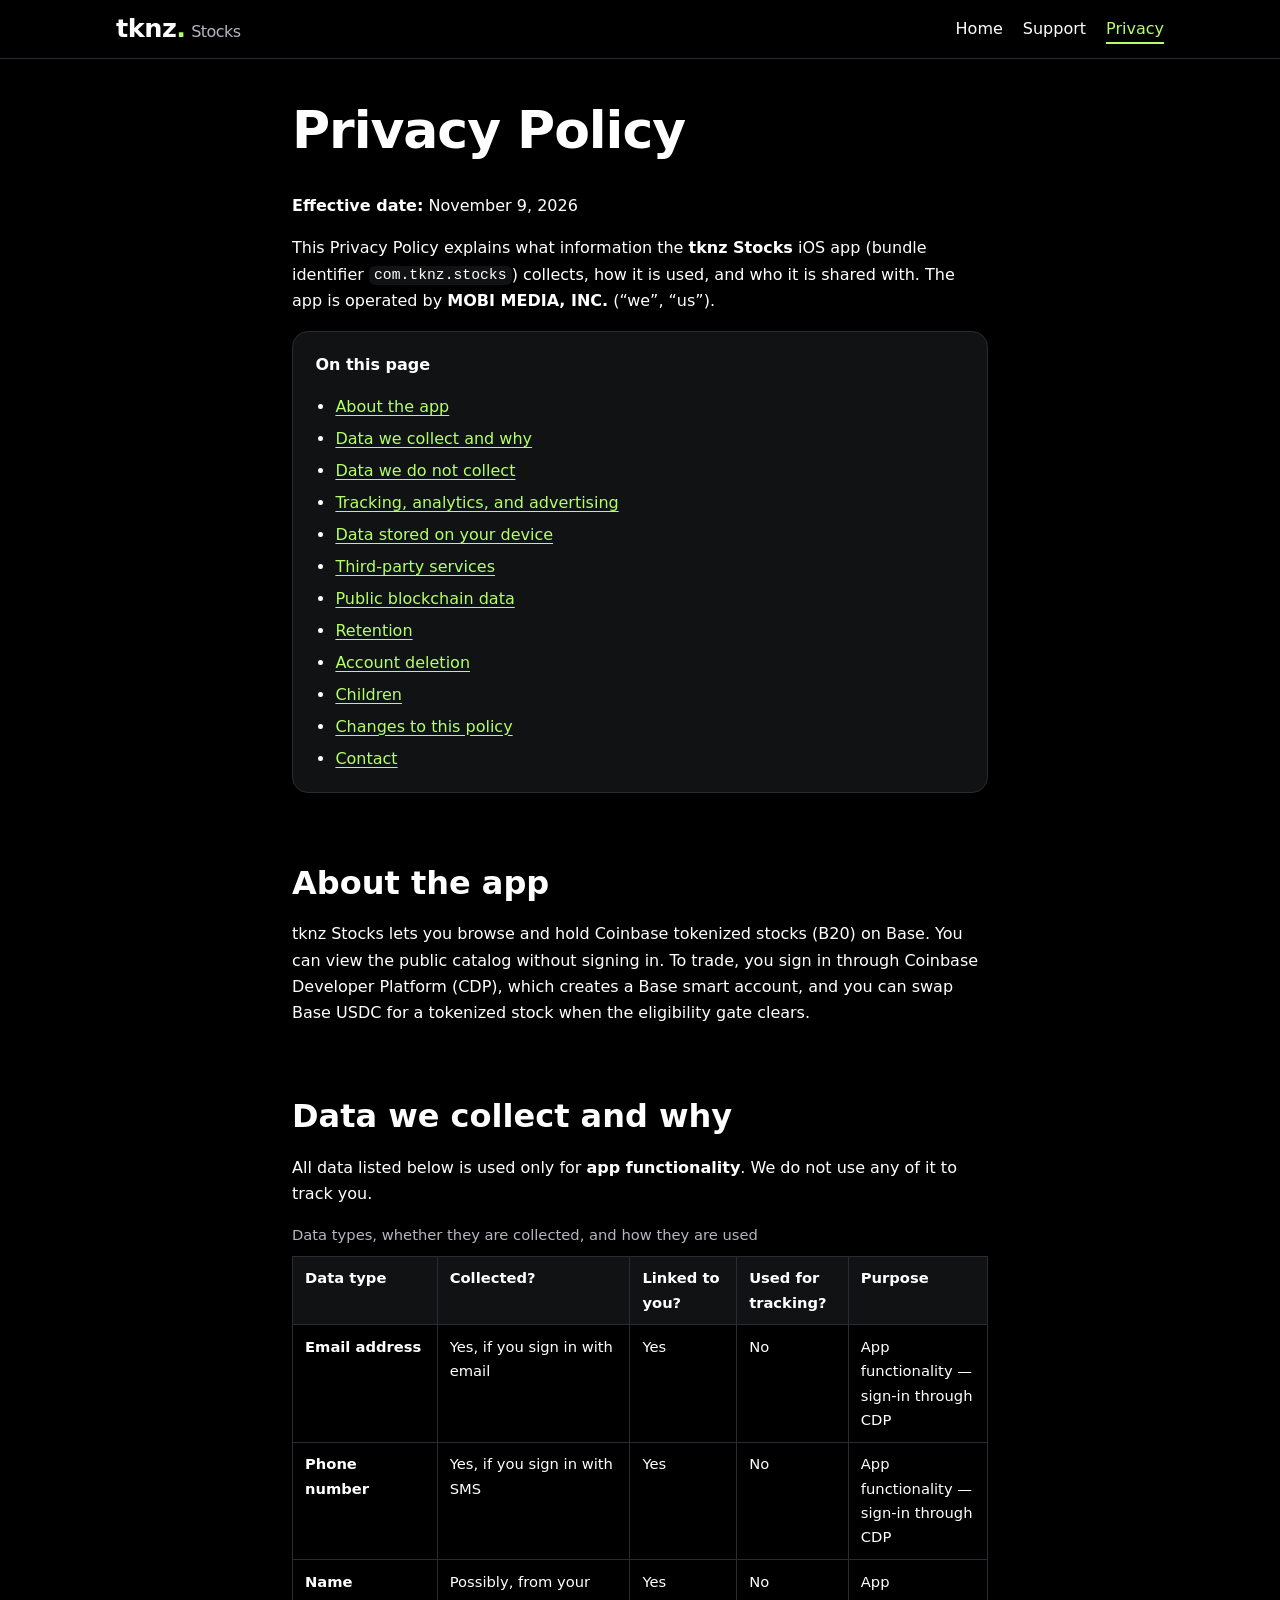
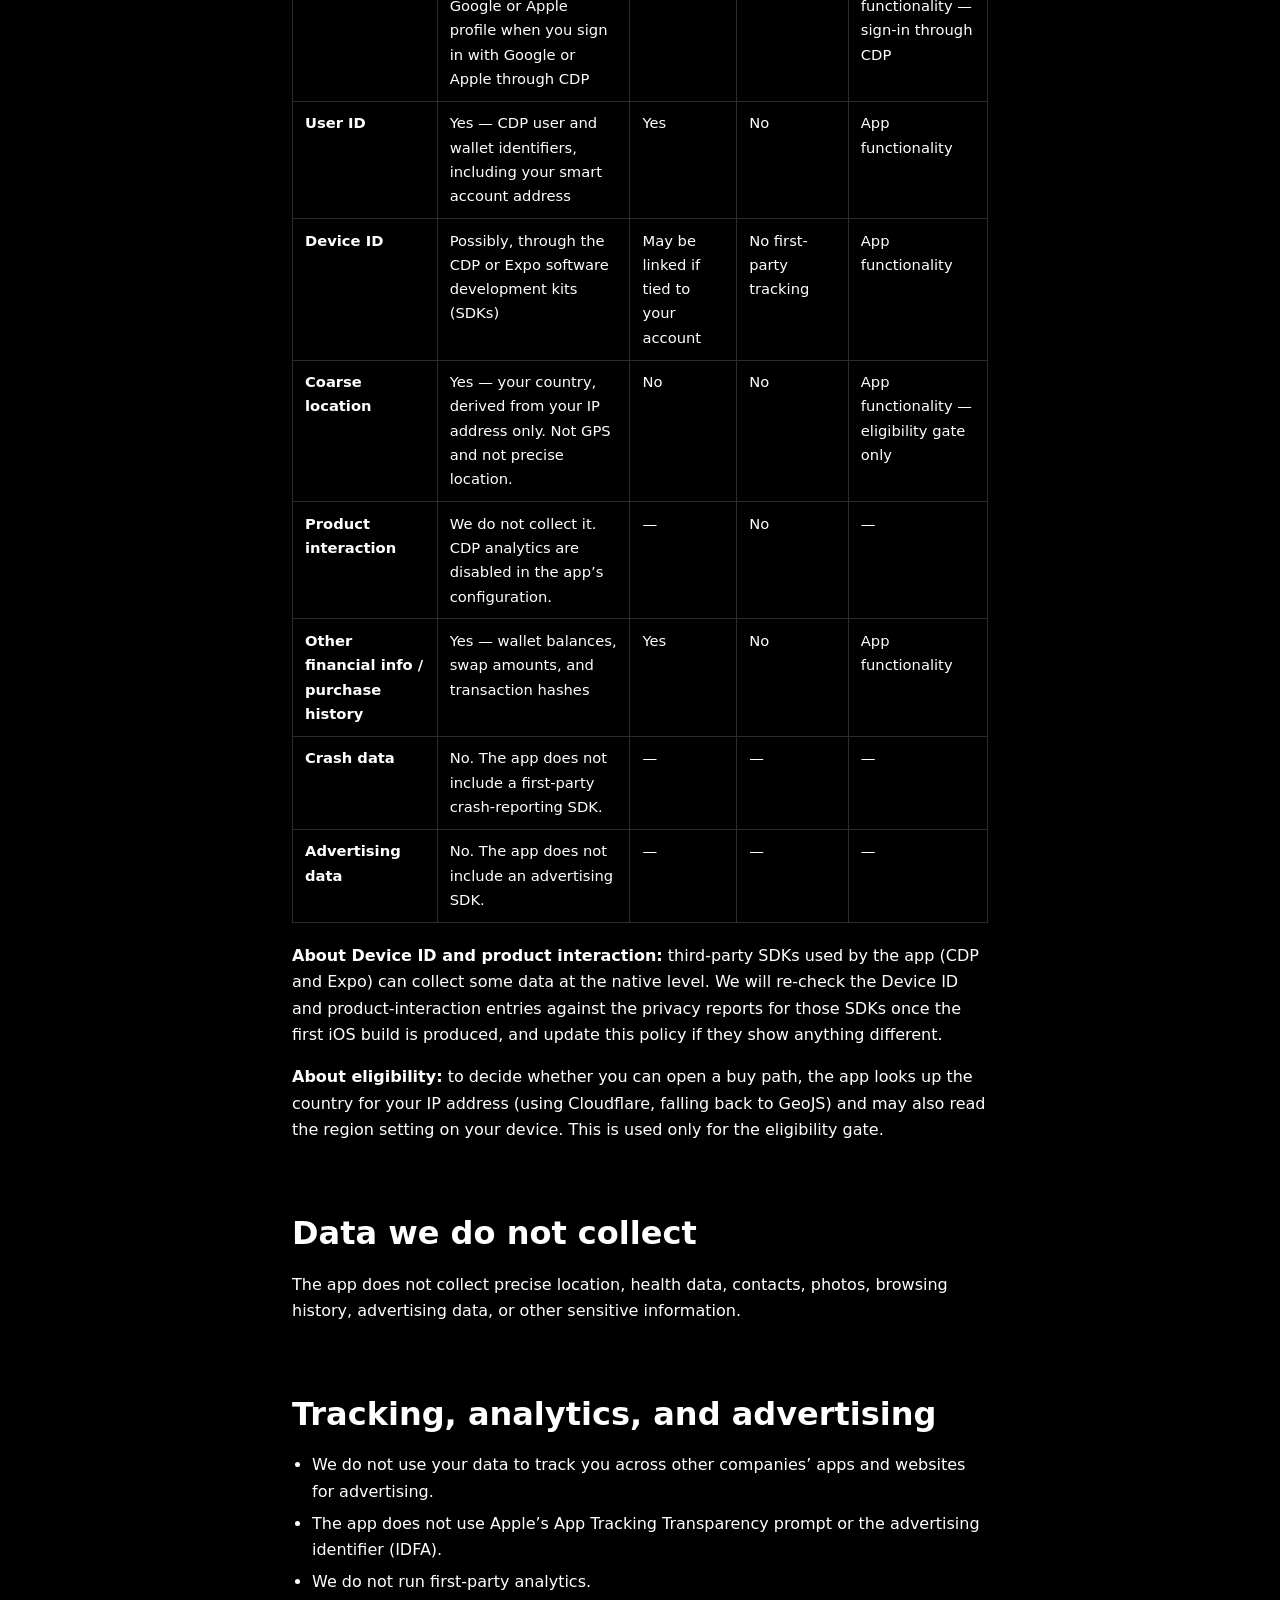
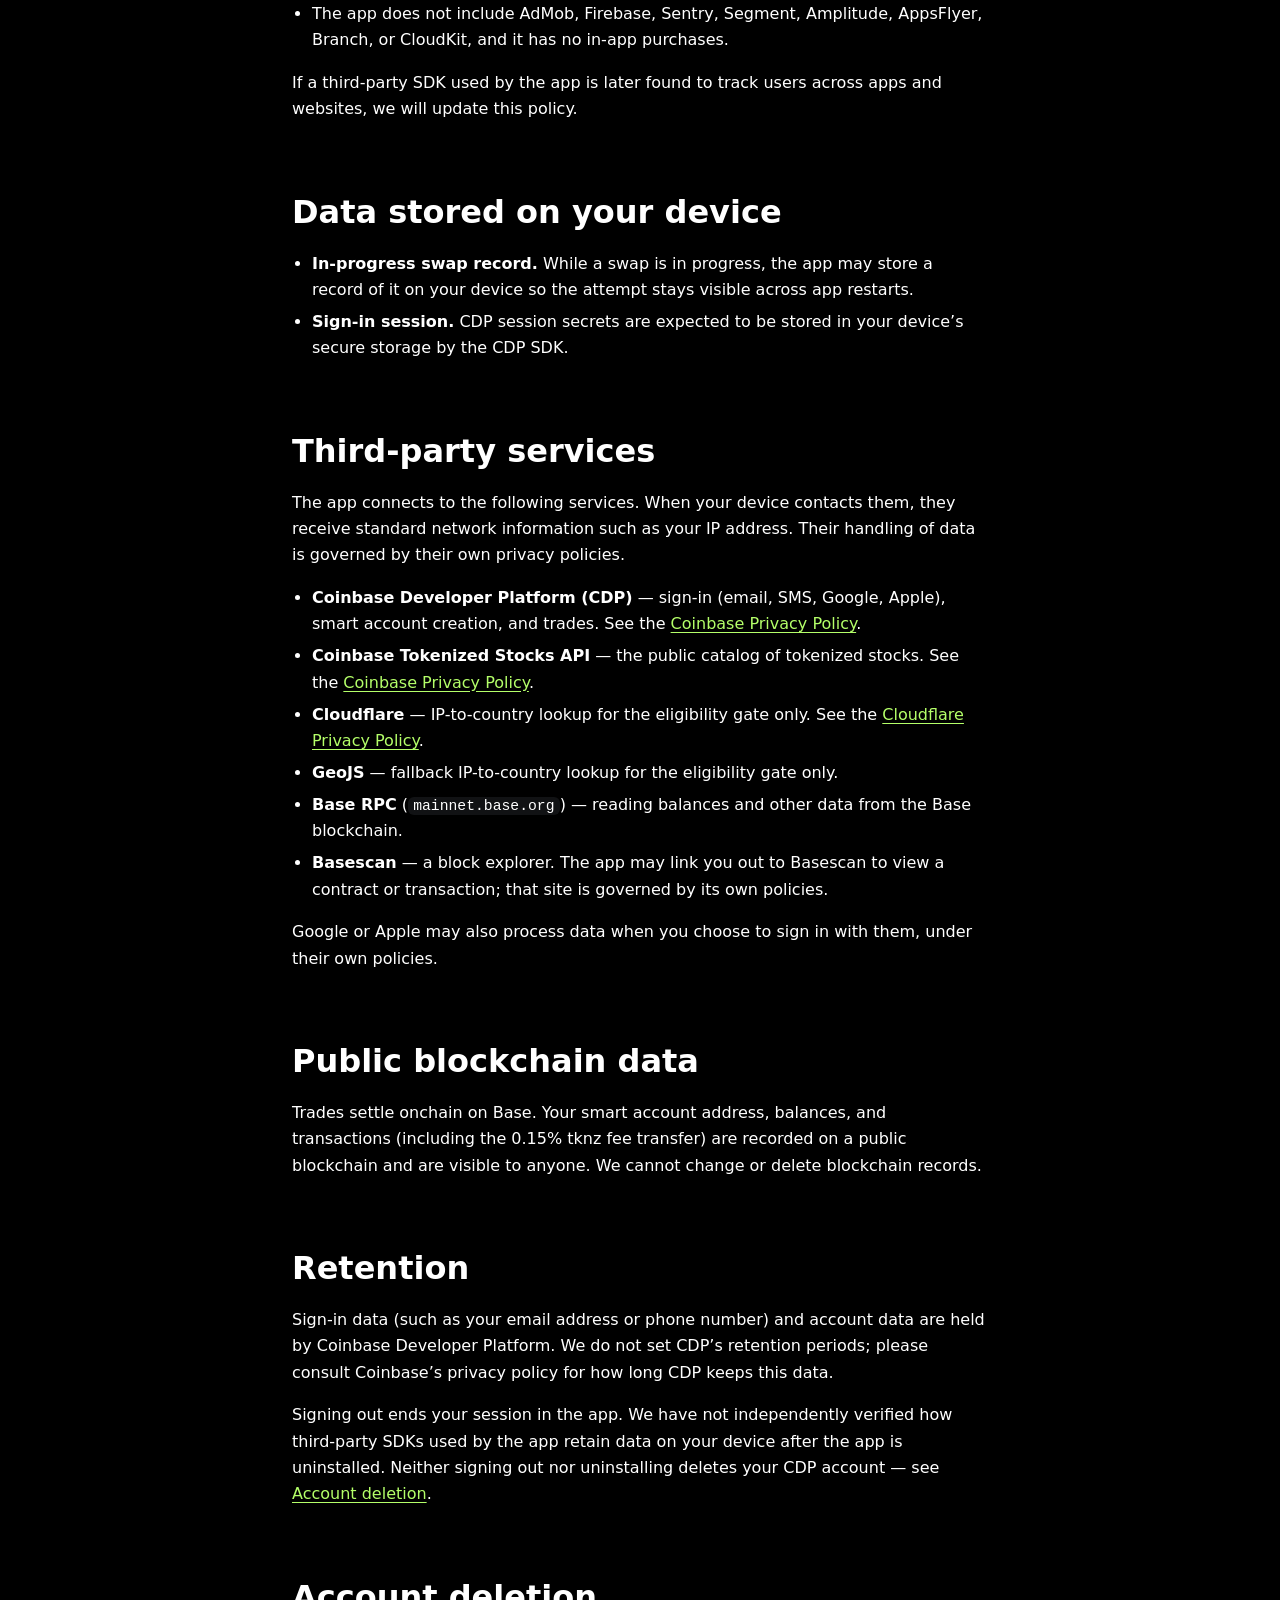
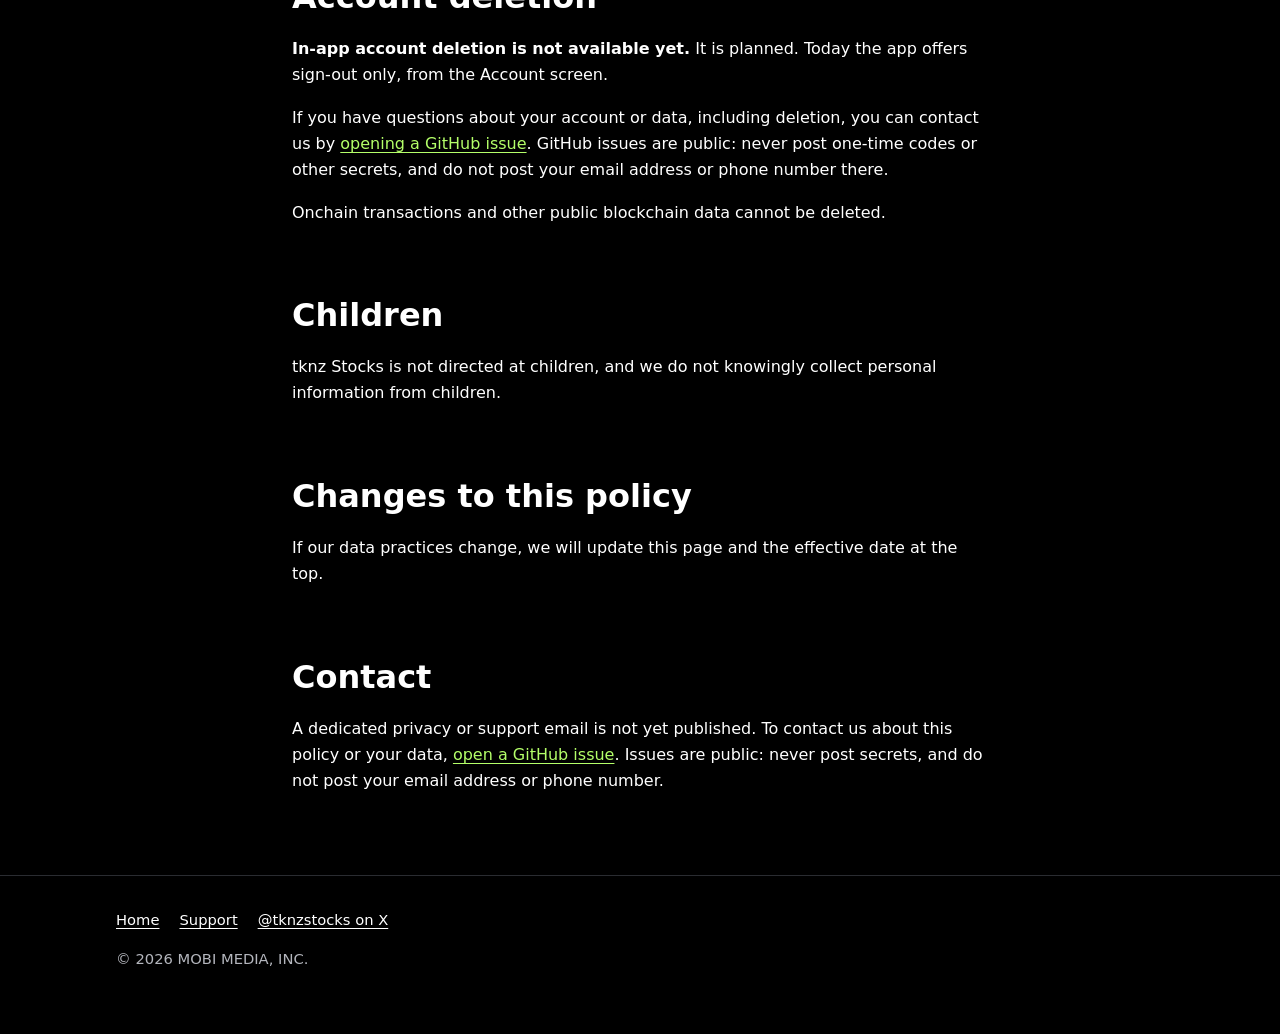
==== privacy/index.html @ 2dfe0606 "Address Codex review: deletion wording, uninstall claim, URL wrap, drop Google Fonts MUST 1: Stop pr" ====
<!doctype html>
<html lang="en">
<head>
  <meta charset="utf-8">
  <meta name="viewport" content="width=device-width, initial-scale=1">
  <title>Privacy Policy — tknz Stocks</title>
  <meta name="description" content="Privacy Policy for the tknz Stocks iOS app (com.tknz.stocks), operated by MOBI MEDIA, INC.">
  <meta name="theme-color" content="#000000">
  <link rel="icon" type="image/png" href="../assets/tknz-app-icon-1024.png">
  <link rel="apple-touch-icon" href="../assets/tknz-app-icon-1024.png">
  <link rel="stylesheet" href="../assets/site.css">
</head>
<body>
  <a class="skip-link" href="#main">Skip to content</a>

  <header class="site-header">
    <div class="wrap">
      <a class="wordmark" href="../" aria-label="tknz Stocks home">tknz<span class="dot" aria-hidden="true">.</span><span class="product">Stocks</span></a>
      <nav class="site-nav" aria-label="Primary">
        <ul>
          <li><a href="../">Home</a></li>
          <li><a href="../support/">Support</a></li>
          <li><a href="./" aria-current="page">Privacy</a></li>
        </ul>
      </nav>
    </div>
  </header>

  <main id="main" tabindex="-1">
    <article class="wrap narrow">
      <h1>Privacy Policy</h1>
      <p><strong>Effective date:</strong> <time datetime="2026-11-09">November 9, 2026</time></p>

      <p>This Privacy Policy explains what information the <strong>tknz Stocks</strong> iOS app (bundle identifier <code>com.tknz.stocks</code>) collects, how it is used, and who it is shared with. The app is operated by <strong>MOBI MEDIA, INC.</strong> (“we”, “us”).</p>

      <nav aria-label="On this page" class="card">
        <p><strong>On this page</strong></p>
        <ul>
          <li><a href="#about">About the app</a></li>
          <li><a href="#collected">Data we collect and why</a></li>
          <li><a href="#not-collected">Data we do not collect</a></li>
          <li><a href="#tracking">Tracking, analytics, and advertising</a></li>
          <li><a href="#device">Data stored on your device</a></li>
          <li><a href="#third-parties">Third-party services</a></li>
          <li><a href="#blockchain">Public blockchain data</a></li>
          <li><a href="#retention">Retention</a></li>
          <li><a href="#deletion">Account deletion</a></li>
          <li><a href="#children">Children</a></li>
          <li><a href="#changes">Changes to this policy</a></li>
          <li><a href="#contact">Contact</a></li>
        </ul>
      </nav>

      <section aria-labelledby="about">
        <h2 id="about">About the app</h2>
        <p>tknz Stocks lets you browse and hold Coinbase tokenized stocks (B20) on Base. You can view the public catalog without signing in. To trade, you sign in through Coinbase Developer Platform (CDP), which creates a Base smart account, and you can swap Base USDC for a tokenized stock when the eligibility gate clears.</p>
      </section>

      <section aria-labelledby="collected">
        <h2 id="collected">Data we collect and why</h2>
        <p>All data listed below is used only for <strong>app functionality</strong>. We do not use any of it to track you.</p>
        <div class="table-scroll" role="region" aria-labelledby="collected-caption" tabindex="0">
          <table>
            <caption id="collected-caption">Data types, whether they are collected, and how they are used</caption>
            <thead>
              <tr>
                <th scope="col">Data type</th>
                <th scope="col">Collected?</th>
                <th scope="col">Linked to you?</th>
                <th scope="col">Used for tracking?</th>
                <th scope="col">Purpose</th>
              </tr>
            </thead>
            <tbody>
              <tr>
                <th scope="row">Email address</th>
                <td>Yes, if you sign in with email</td>
                <td>Yes</td>
                <td>No</td>
                <td>App functionality — sign-in through CDP</td>
              </tr>
              <tr>
                <th scope="row">Phone number</th>
                <td>Yes, if you sign in with SMS</td>
                <td>Yes</td>
                <td>No</td>
                <td>App functionality — sign-in through CDP</td>
              </tr>
              <tr>
                <th scope="row">Name</th>
                <td>Possibly, from your Google or Apple profile when you sign in with Google or Apple through CDP</td>
                <td>Yes</td>
                <td>No</td>
                <td>App functionality — sign-in through CDP</td>
              </tr>
              <tr>
                <th scope="row">User ID</th>
                <td>Yes — CDP user and wallet identifiers, including your smart account address</td>
                <td>Yes</td>
                <td>No</td>
                <td>App functionality</td>
              </tr>
              <tr>
                <th scope="row">Device ID</th>
                <td>Possibly, through the CDP or Expo software development kits (SDKs)</td>
                <td>May be linked if tied to your account</td>
                <td>No first-party tracking</td>
                <td>App functionality</td>
              </tr>
              <tr>
                <th scope="row">Coarse location</th>
                <td>Yes — your country, derived from your IP address only. Not GPS and not precise location.</td>
                <td>No</td>
                <td>No</td>
                <td>App functionality — eligibility gate only</td>
              </tr>
              <tr>
                <th scope="row">Product interaction</th>
                <td>We do not collect it. CDP analytics are disabled in the app’s configuration.</td>
                <td>—</td>
                <td>No</td>
                <td>—</td>
              </tr>
              <tr>
                <th scope="row">Other financial info / purchase history</th>
                <td>Yes — wallet balances, swap amounts, and transaction hashes</td>
                <td>Yes</td>
                <td>No</td>
                <td>App functionality</td>
              </tr>
              <tr>
                <th scope="row">Crash data</th>
                <td>No. The app does not include a first-party crash-reporting SDK.</td>
                <td>—</td>
                <td>—</td>
                <td>—</td>
              </tr>
              <tr>
                <th scope="row">Advertising data</th>
                <td>No. The app does not include an advertising SDK.</td>
                <td>—</td>
                <td>—</td>
                <td>—</td>
              </tr>
            </tbody>
          </table>
        </div>
        <p><strong>About Device ID and product interaction:</strong> third-party SDKs used by the app (CDP and Expo) can collect some data at the native level. We will re-check the Device ID and product-interaction entries against the privacy reports for those SDKs once the first iOS build is produced, and update this policy if they show anything different.</p>
        <p><strong>About eligibility:</strong> to decide whether you can open a buy path, the app looks up the country for your IP address (using Cloudflare, falling back to GeoJS) and may also read the region setting on your device. This is used only for the eligibility gate.</p>
      </section>

      <section aria-labelledby="not-collected">
        <h2 id="not-collected">Data we do not collect</h2>
        <p>The app does not collect precise location, health data, contacts, photos, browsing history, advertising data, or other sensitive information.</p>
      </section>

      <section aria-labelledby="tracking">
        <h2 id="tracking">Tracking, analytics, and advertising</h2>
        <ul>
          <li>We do not use your data to track you across other companies’ apps and websites for advertising.</li>
          <li>The app does not use Apple’s App Tracking Transparency prompt or the advertising identifier (IDFA).</li>
          <li>We do not run first-party analytics.</li>
          <li>The app does not include AdMob, Firebase, Sentry, Segment, Amplitude, AppsFlyer, Branch, or CloudKit, and it has no in-app purchases.</li>
        </ul>
        <p>If a third-party SDK used by the app is later found to track users across apps and websites, we will update this policy.</p>
      </section>

      <section aria-labelledby="device">
        <h2 id="device">Data stored on your device</h2>
        <ul>
          <li><strong>In-progress swap record.</strong> While a swap is in progress, the app may store a record of it on your device so the attempt stays visible across app restarts.</li>
          <li><strong>Sign-in session.</strong> CDP session secrets are expected to be stored in your device’s secure storage by the CDP SDK.</li>
        </ul>
      </section>

      <section aria-labelledby="third-parties">
        <h2 id="third-parties">Third-party services</h2>
        <p>The app connects to the following services. When your device contacts them, they receive standard network information such as your IP address. Their handling of data is governed by their own privacy policies.</p>
        <ul>
          <li><strong>Coinbase Developer Platform (CDP)</strong> — sign-in (email, SMS, Google, Apple), smart account creation, and trades. See the <a href="https://www.coinbase.com/legal/privacy">Coinbase Privacy Policy</a>.</li>
          <li><strong>Coinbase Tokenized Stocks API</strong> — the public catalog of tokenized stocks. See the <a href="https://www.coinbase.com/legal/privacy">Coinbase Privacy Policy</a>.</li>
          <li><strong>Cloudflare</strong> — IP-to-country lookup for the eligibility gate only. See the <a href="https://www.cloudflare.com/privacypolicy/">Cloudflare Privacy Policy</a>.</li>
          <li><strong>GeoJS</strong> — fallback IP-to-country lookup for the eligibility gate only.</li>
          <li><strong>Base RPC</strong> (<code>mainnet.base.org</code>) — reading balances and other data from the Base blockchain.</li>
          <li><strong>Basescan</strong> — a block explorer. The app may link you out to Basescan to view a contract or transaction; that site is governed by its own policies.</li>
        </ul>
        <p>Google or Apple may also process data when you choose to sign in with them, under their own policies.</p>
      </section>

      <section aria-labelledby="blockchain">
        <h2 id="blockchain">Public blockchain data</h2>
        <p>Trades settle onchain on Base. Your smart account address, balances, and transactions (including the 0.15% tknz fee transfer) are recorded on a public blockchain and are visible to anyone. We cannot change or delete blockchain records.</p>
      </section>

      <section aria-labelledby="retention">
        <h2 id="retention">Retention</h2>
        <p>Sign-in data (such as your email address or phone number) and account data are held by Coinbase Developer Platform. We do not set CDP’s retention periods; please consult Coinbase’s privacy policy for how long CDP keeps this data.</p>
        <p>Signing out ends your session in the app. We have not independently verified how third-party SDKs used by the app retain data on your device after the app is uninstalled. Neither signing out nor uninstalling deletes your CDP account — see <a href="#deletion">Account deletion</a>.</p>
      </section>

      <section aria-labelledby="deletion">
        <h2 id="deletion">Account deletion</h2>
        <p><strong>In-app account deletion is not available yet.</strong> It is planned. Today the app offers sign-out only, from the Account screen.</p>
        <p>If you have questions about your account or data, including deletion, you can contact us by <a href="https://github.com/retroservices1121/tknz-stocks-site/issues">opening a GitHub issue</a>. GitHub issues are public: never post one-time codes or other secrets, and do not post your email address or phone number there.</p>
        <p>Onchain transactions and other public blockchain data cannot be deleted.</p>
      </section>

      <section aria-labelledby="children">
        <h2 id="children">Children</h2>
        <p>tknz Stocks is not directed at children, and we do not knowingly collect personal information from children.</p>
      </section>

      <section aria-labelledby="changes">
        <h2 id="changes">Changes to this policy</h2>
        <p>If our data practices change, we will update this page and the effective date at the top.</p>
      </section>

      <section aria-labelledby="contact">
        <h2 id="contact">Contact</h2>
        <p>A dedicated privacy or support email is not yet published. To contact us about this policy or your data, <a href="https://github.com/retroservices1121/tknz-stocks-site/issues">open a GitHub issue</a>. Issues are public: never post secrets, and do not post your email address or phone number.</p>
      </section>
    </article>
  </main>

  <footer class="site-footer">
    <div class="wrap">
      <ul>
        <li><a href="../">Home</a></li>
        <li><a href="../support/">Support</a></li>
        <li><a href="https://x.com/tknzstocks">@tknzstocks on X</a></li>
      </ul>
      <p>© 2026 MOBI MEDIA, INC.</p>
    </div>
  </footer>
</body>
</html>
---- assets/site.css ----
/* tknz Stocks — shared site styles. No build step. */
:root {
  --bg: #000000;
  --card: #111214;
  --border: #2a2c31;
  --text: #ffffff;
  --muted: #b4b6bd;
  --lime: #b4ff69;
  --warn-bg: #2a2410;
  --warn-border: #6b5a12;
  --radius: 16px;
  --max: 68rem;
  --font: "Poppins", system-ui, -apple-system, "Segoe UI", Roboto, Helvetica, Arial, sans-serif;
}

*,
*::before,
*::after { box-sizing: border-box; }

html { -webkit-text-size-adjust: 100%; }

body {
  margin: 0;
  background: var(--bg);
  color: var(--text);
  font-family: var(--font);
  font-size: 1rem;
  line-height: 1.65;
  overflow-wrap: break-word;
}

img { max-width: 100%; height: auto; display: block; }

a { color: var(--lime); text-underline-offset: 0.18em; overflow-wrap: anywhere; }
a:hover { text-decoration-thickness: 2px; }

:focus-visible {
  outline: 3px solid var(--lime);
  outline-offset: 3px;
  border-radius: 4px;
}

h1, h2, h3 { font-weight: 600; line-height: 1.2; margin: 0 0 0.6em; }
h1 { font-size: clamp(2rem, 6vw, 3.25rem); letter-spacing: -0.02em; }
h2 { font-size: clamp(1.4rem, 4vw, 2rem); margin-top: 2.2em; }
h3 { font-size: 1.1rem; margin-top: 1.6em; }
p, ul, ol { margin: 0 0 1em; }
ul, ol { padding-left: 1.25rem; }
li + li { margin-top: 0.35em; }
strong { font-weight: 600; }
code { font-family: ui-monospace, SFMono-Regular, Menlo, Consolas, monospace; font-size: 0.92em; background: var(--card); padding: 0.1em 0.35em; border-radius: 6px; }

.skip-link {
  position: absolute;
  left: 1rem;
  top: -100px;
  z-index: 100;
  background: var(--lime);
  color: #000;
  padding: 0.6rem 1rem;
  border-radius: 8px;
  font-weight: 600;
  text-decoration: none;
}
.skip-link:focus { top: 1rem; }

.wrap { width: 100%; max-width: var(--max); margin: 0 auto; padding: 0 1.25rem; }
.narrow { max-width: 46rem; }

/* Header / nav */
.site-header { border-bottom: 1px solid var(--border); }
.site-header .wrap {
  display: flex;
  flex-wrap: wrap;
  align-items: center;
  justify-content: space-between;
  gap: 0.75rem 1.5rem;
  padding-top: 1rem;
  padding-bottom: 1rem;
}
.wordmark {
  color: var(--text);
  font-weight: 600;
  font-size: 1.6rem;
  letter-spacing: -0.02em;
  text-decoration: none;
  line-height: 1;
}
.wordmark .dot { color: var(--lime); }
.wordmark .product { font-weight: 400; color: var(--muted); font-size: 1rem; margin-left: 0.35rem; }
.site-nav ul { list-style: none; margin: 0; padding: 0; display: flex; gap: 1.25rem; }
.site-nav li + li { margin-top: 0; }
.site-nav a { color: var(--text); text-decoration: none; font-weight: 500; padding: 0.25rem 0; }
.site-nav a:hover { color: var(--lime); }
.site-nav a[aria-current="page"] { color: var(--lime); border-bottom: 2px solid var(--lime); }

main { padding: 2.5rem 0 4rem; }

/* Hero */
.hero { display: grid; gap: 2rem; align-items: center; }
.hero-mark { width: 9rem; border-radius: 28px; border: 1px solid var(--border); }
.lede { font-size: 1.15rem; color: var(--muted); max-width: 40rem; }
.badge {
  display: inline-block;
  border: 1px solid var(--lime);
  color: var(--lime);
  border-radius: 999px;
  padding: 0.35rem 0.9rem;
  font-weight: 600;
  font-size: 0.95rem;
}
@media (min-width: 48rem) {
  .hero { grid-template-columns: auto 1fr; gap: 3rem; }
  .hero-mark { width: 12rem; }
}

/* Cards / notices */
.card {
  background: var(--card);
  border: 1px solid var(--border);
  border-radius: var(--radius);
  padding: 1.25rem 1.4rem;
}
.card > :last-child { margin-bottom: 0; }
.notice {
  background: var(--warn-bg);
  border: 1px solid var(--warn-border);
  border-radius: var(--radius);
  padding: 1.25rem 1.4rem;
}
.notice > :last-child { margin-bottom: 0; }
.features { display: grid; gap: 1rem; padding: 0; list-style: none; }
.features li + li { margin-top: 0; }
@media (min-width: 40rem) { .features { grid-template-columns: repeat(2, 1fr); } }

/* Screenshots */
.shots {
  list-style: none;
  padding: 0;
  margin: 0;
  display: grid;
  grid-template-columns: repeat(auto-fill, minmax(11rem, 1fr));
  gap: 1.25rem;
}
.shots li + li { margin-top: 0; }
.shots figure { margin: 0; }
.shots img { border-radius: 18px; border: 1px solid var(--border); width: 100%; }
.shots figcaption { margin-top: 0.6rem; font-size: 0.92rem; color: var(--muted); }
.shots figcaption strong { color: var(--text); display: block; }
.fine { font-size: 0.9rem; color: var(--muted); }

/* FAQ */
.faq details {
  background: var(--card);
  border: 1px solid var(--border);
  border-radius: var(--radius);
  padding: 0 1.25rem;
  margin-bottom: 0.75rem;
}
.faq summary {
  cursor: pointer;
  font-weight: 600;
  padding: 1rem 0;
  list-style-position: outside;
}
.faq details[open] summary { border-bottom: 1px solid var(--border); margin-bottom: 1rem; }
.faq details > :last-child { margin-bottom: 1rem; }

/* Tables (privacy) */
.table-scroll { overflow-x: auto; -webkit-overflow-scrolling: touch; margin-bottom: 1.25rem; }
table { border-collapse: collapse; width: 100%; min-width: 40rem; font-size: 0.92rem; }
caption { text-align: left; color: var(--muted); padding-bottom: 0.5rem; }
th, td { border: 1px solid var(--border); padding: 0.6rem 0.75rem; vertical-align: top; text-align: left; }
thead th { background: var(--card); font-weight: 600; }
tbody th { font-weight: 600; }

/* Footer */
.site-footer { border-top: 1px solid var(--border); padding: 2rem 0 3rem; color: var(--muted); font-size: 0.92rem; }
.site-footer ul { list-style: none; padding: 0; display: flex; flex-wrap: wrap; gap: 0.5rem 1.25rem; }
.site-footer li + li { margin-top: 0; }
.site-footer a { color: var(--text); }

@media (prefers-reduced-motion: no-preference) {
  html { scroll-behavior: smooth; }
}

/* Let long URLs and tokens wrap inside cards and body text on narrow screens. */
.card, .card p, main p, main li { overflow-wrap: anywhere; }
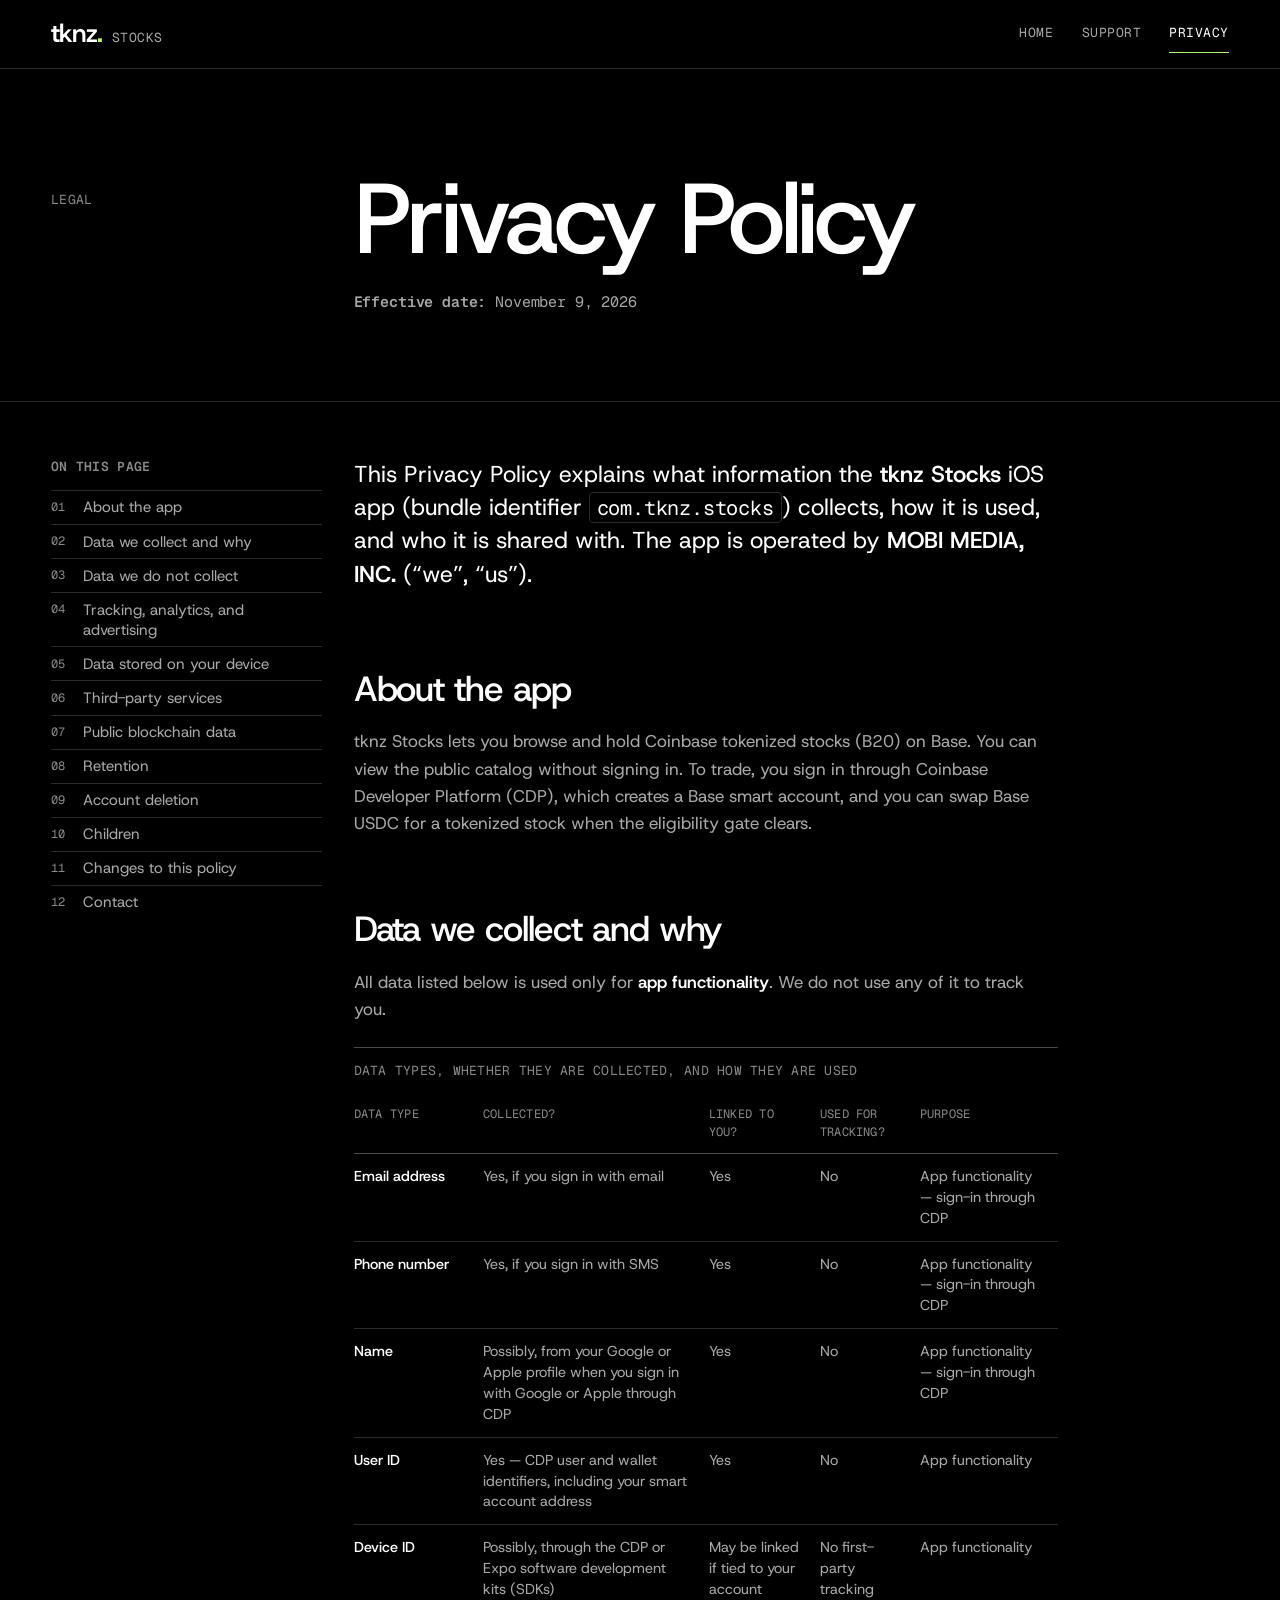
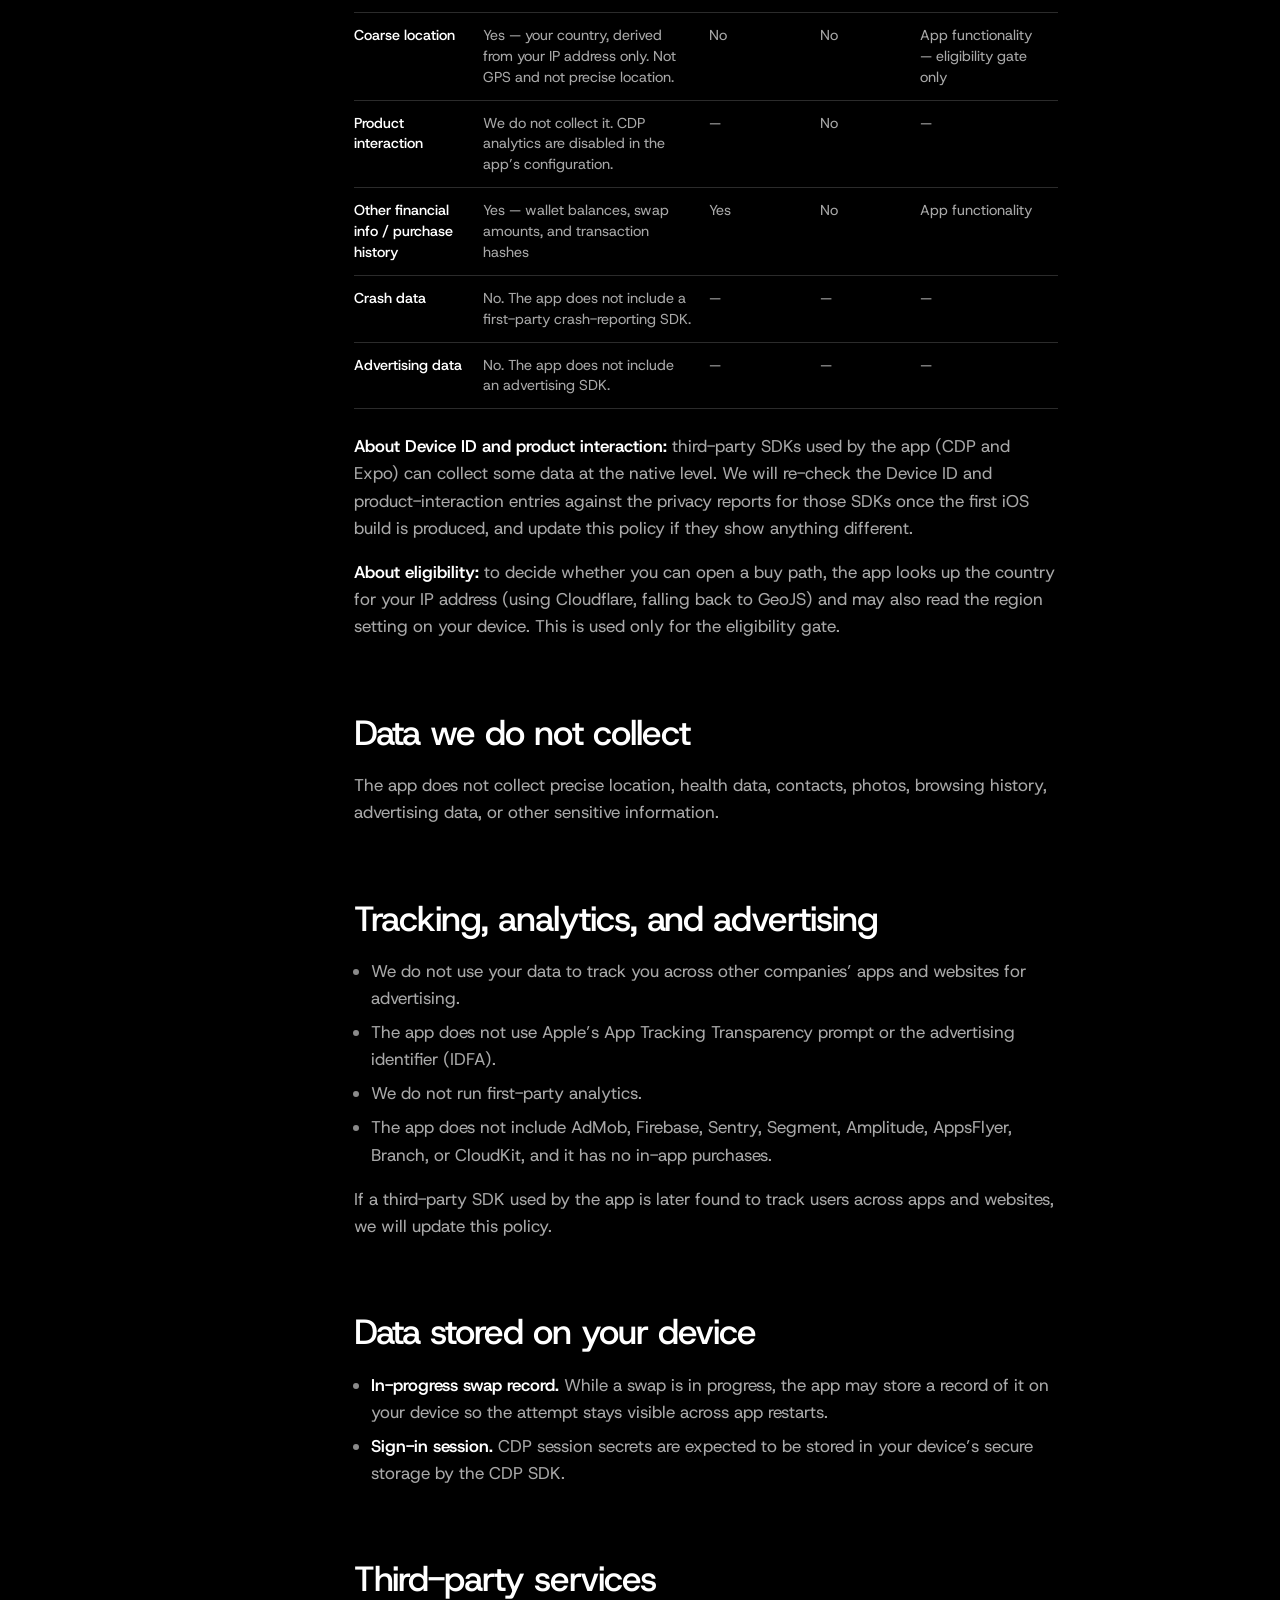
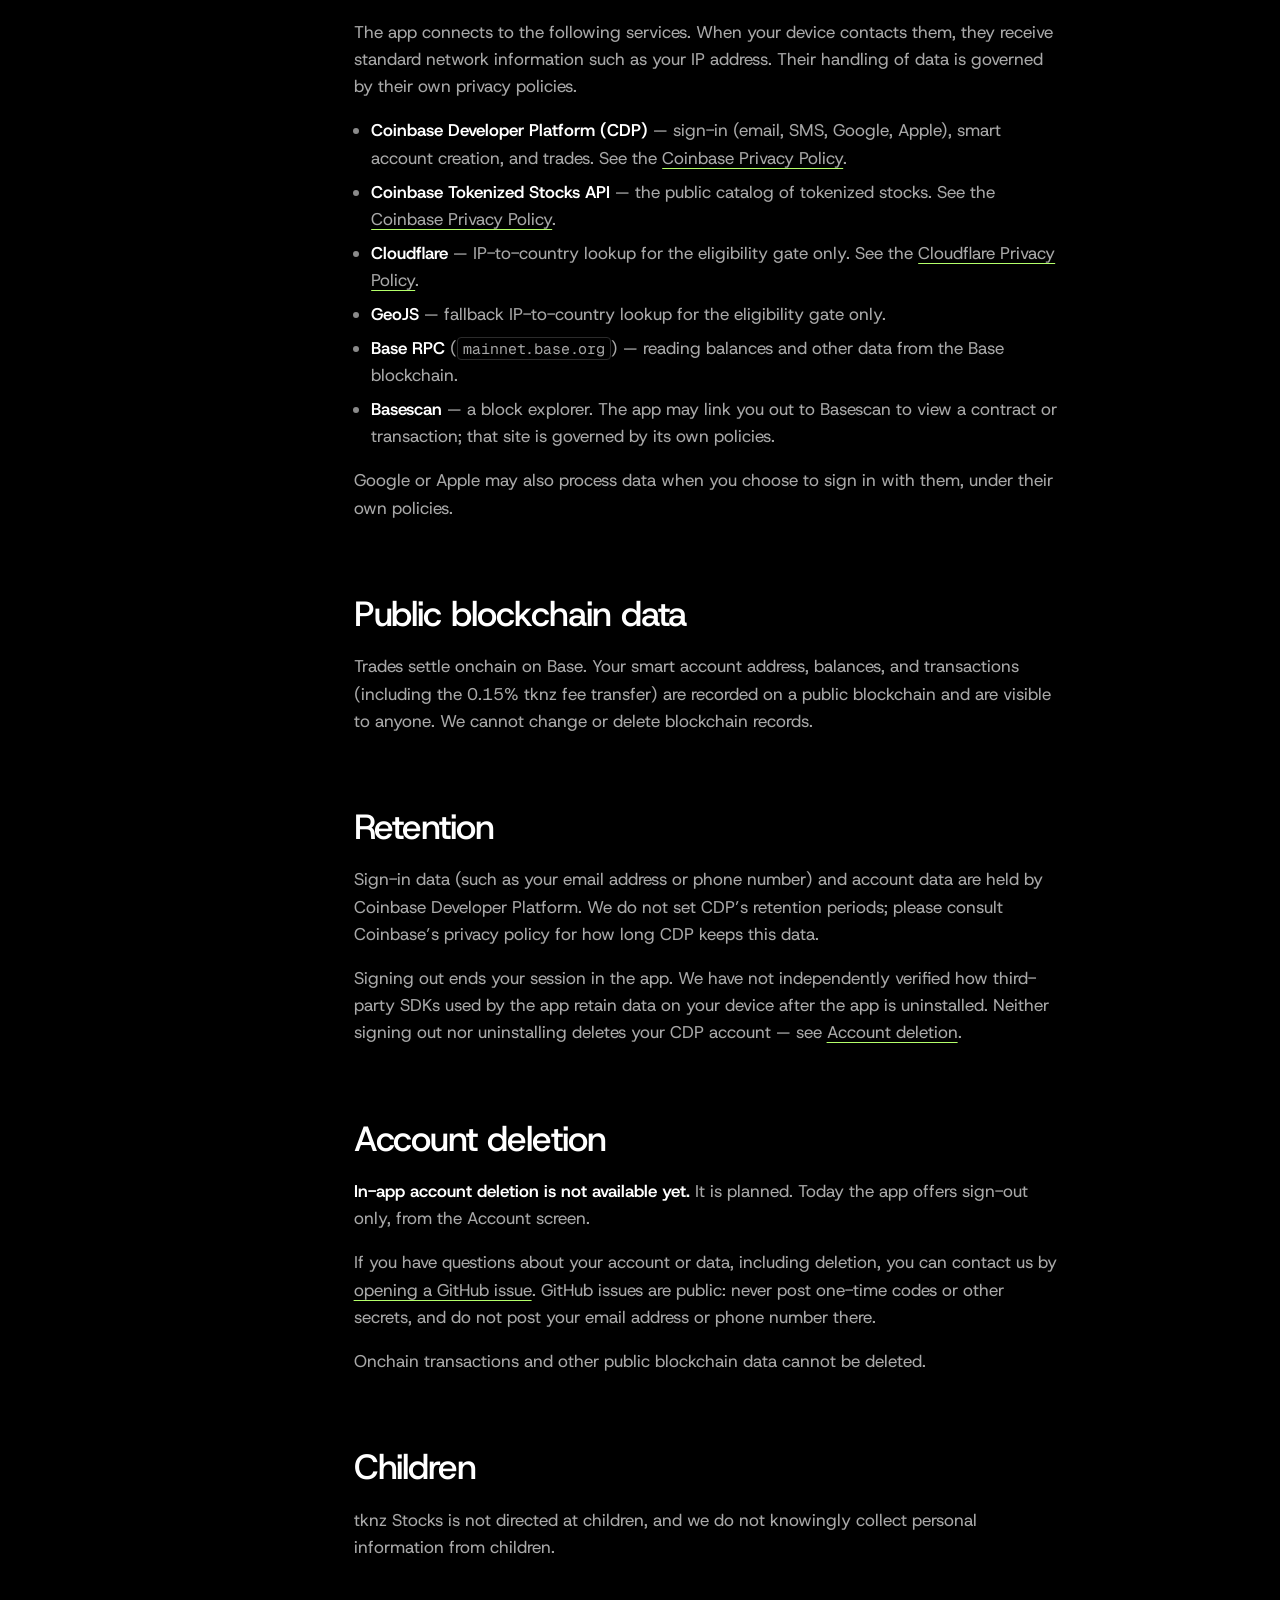
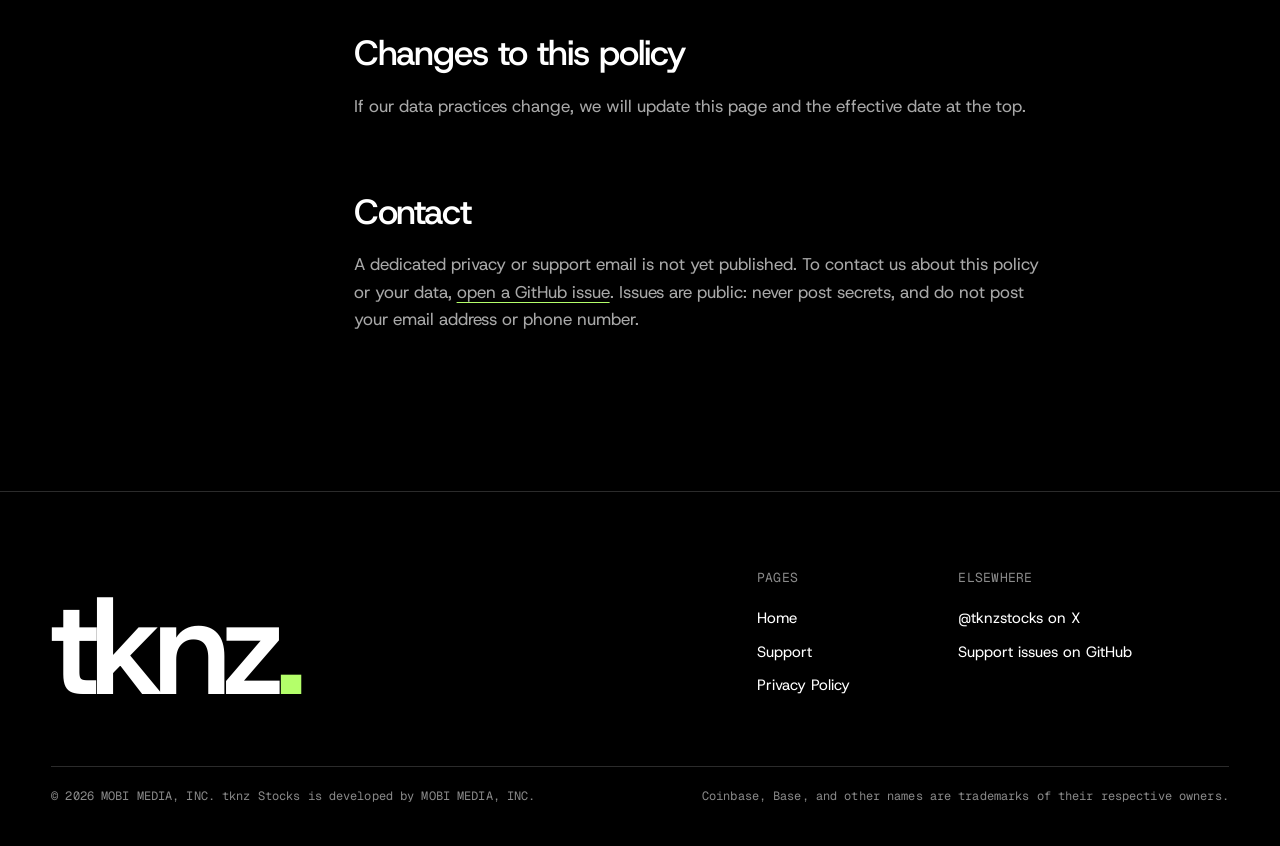
==== commit 1d6a7d98: "Redesign site: editorial type system, real screenshots, restyled support and privacy Written with Cl" ====
--- a/privacy/index.html
+++ b/privacy/index.html
@@ -6,8 +6,10 @@
   <title>Privacy Policy — tknz Stocks</title>
   <meta name="description" content="Privacy Policy for the tknz Stocks iOS app (com.tknz.stocks), operated by MOBI MEDIA, INC.">
   <meta name="theme-color" content="#000000">
+  <meta name="color-scheme" content="dark">
   <link rel="icon" type="image/png" href="../assets/tknz-app-icon-1024.png">
   <link rel="apple-touch-icon" href="../assets/tknz-app-icon-1024.png">
+  <link rel="preload" href="../assets/fonts/HostGrotesk-var.woff2" as="font" type="font/woff2" crossorigin>
   <link rel="stylesheet" href="../assets/site.css">
 </head>
 <body>
@@ -15,7 +17,7 @@
 
   <header class="site-header">
     <div class="wrap">
-      <a class="wordmark" href="../" aria-label="tknz Stocks home">tknz<span class="dot" aria-hidden="true">.</span><span class="product">Stocks</span></a>
+      <a class="wordmark" href="../" aria-label="tknz Stocks home"><span class="wordmark-tknz">tknz<span class="dot" aria-hidden="true">.</span></span><span class="wordmark-product">Stocks</span></a>
       <nav class="site-nav" aria-label="Primary">
         <ul>
           <li><a href="../">Home</a></li>
@@ -27,209 +29,236 @@
   </header>
 
   <main id="main" tabindex="-1">
-    <article class="wrap narrow">
-      <h1>Privacy Policy</h1>
-      <p><strong>Effective date:</strong> <time datetime="2026-11-09">November 9, 2026</time></p>
-
-      <p>This Privacy Policy explains what information the <strong>tknz Stocks</strong> iOS app (bundle identifier <code>com.tknz.stocks</code>) collects, how it is used, and who it is shared with. The app is operated by <strong>MOBI MEDIA, INC.</strong> (“we”, “us”).</p>
-
-      <nav aria-label="On this page" class="card">
-        <p><strong>On this page</strong></p>
-        <ul>
-          <li><a href="#about">About the app</a></li>
-          <li><a href="#collected">Data we collect and why</a></li>
-          <li><a href="#not-collected">Data we do not collect</a></li>
-          <li><a href="#tracking">Tracking, analytics, and advertising</a></li>
-          <li><a href="#device">Data stored on your device</a></li>
-          <li><a href="#third-parties">Third-party services</a></li>
-          <li><a href="#blockchain">Public blockchain data</a></li>
-          <li><a href="#retention">Retention</a></li>
-          <li><a href="#deletion">Account deletion</a></li>
-          <li><a href="#children">Children</a></li>
-          <li><a href="#changes">Changes to this policy</a></li>
-          <li><a href="#contact">Contact</a></li>
-        </ul>
-      </nav>
-
-      <section aria-labelledby="about">
-        <h2 id="about">About the app</h2>
-        <p>tknz Stocks lets you browse and hold Coinbase tokenized stocks (B20) on Base. You can view the public catalog without signing in. To trade, you sign in through Coinbase Developer Platform (CDP), which creates a Base smart account, and you can swap Base USDC for a tokenized stock when the eligibility gate clears.</p>
-      </section>
-
-      <section aria-labelledby="collected">
-        <h2 id="collected">Data we collect and why</h2>
-        <p>All data listed below is used only for <strong>app functionality</strong>. We do not use any of it to track you.</p>
-        <div class="table-scroll" role="region" aria-labelledby="collected-caption" tabindex="0">
-          <table>
-            <caption id="collected-caption">Data types, whether they are collected, and how they are used</caption>
-            <thead>
-              <tr>
-                <th scope="col">Data type</th>
-                <th scope="col">Collected?</th>
-                <th scope="col">Linked to you?</th>
-                <th scope="col">Used for tracking?</th>
-                <th scope="col">Purpose</th>
-              </tr>
-            </thead>
-            <tbody>
-              <tr>
-                <th scope="row">Email address</th>
-                <td>Yes, if you sign in with email</td>
-                <td>Yes</td>
-                <td>No</td>
-                <td>App functionality — sign-in through CDP</td>
-              </tr>
-              <tr>
-                <th scope="row">Phone number</th>
-                <td>Yes, if you sign in with SMS</td>
-                <td>Yes</td>
-                <td>No</td>
-                <td>App functionality — sign-in through CDP</td>
-              </tr>
-              <tr>
-                <th scope="row">Name</th>
-                <td>Possibly, from your Google or Apple profile when you sign in with Google or Apple through CDP</td>
-                <td>Yes</td>
-                <td>No</td>
-                <td>App functionality — sign-in through CDP</td>
-              </tr>
-              <tr>
-                <th scope="row">User ID</th>
-                <td>Yes — CDP user and wallet identifiers, including your smart account address</td>
-                <td>Yes</td>
-                <td>No</td>
-                <td>App functionality</td>
-              </tr>
-              <tr>
-                <th scope="row">Device ID</th>
-                <td>Possibly, through the CDP or Expo software development kits (SDKs)</td>
-                <td>May be linked if tied to your account</td>
-                <td>No first-party tracking</td>
-                <td>App functionality</td>
-              </tr>
-              <tr>
-                <th scope="row">Coarse location</th>
-                <td>Yes — your country, derived from your IP address only. Not GPS and not precise location.</td>
-                <td>No</td>
-                <td>No</td>
-                <td>App functionality — eligibility gate only</td>
-              </tr>
-              <tr>
-                <th scope="row">Product interaction</th>
-                <td>We do not collect it. CDP analytics are disabled in the app’s configuration.</td>
-                <td>—</td>
-                <td>No</td>
-                <td>—</td>
-              </tr>
-              <tr>
-                <th scope="row">Other financial info / purchase history</th>
-                <td>Yes — wallet balances, swap amounts, and transaction hashes</td>
-                <td>Yes</td>
-                <td>No</td>
-                <td>App functionality</td>
-              </tr>
-              <tr>
-                <th scope="row">Crash data</th>
-                <td>No. The app does not include a first-party crash-reporting SDK.</td>
-                <td>—</td>
-                <td>—</td>
-                <td>—</td>
-              </tr>
-              <tr>
-                <th scope="row">Advertising data</th>
-                <td>No. The app does not include an advertising SDK.</td>
-                <td>—</td>
-                <td>—</td>
-                <td>—</td>
-              </tr>
-            </tbody>
-          </table>
+    <article>
+      <header class="wrap grid page-head">
+        <p class="label page-eyebrow">Legal</p>
+        <div class="page-title">
+          <h1>Privacy Policy</h1>
+          <p class="mono muted"><strong>Effective date:</strong> <time datetime="2026-11-09">November 9, 2026</time></p>
         </div>
-        <p><strong>About Device ID and product interaction:</strong> third-party SDKs used by the app (CDP and Expo) can collect some data at the native level. We will re-check the Device ID and product-interaction entries against the privacy reports for those SDKs once the first iOS build is produced, and update this policy if they show anything different.</p>
-        <p><strong>About eligibility:</strong> to decide whether you can open a buy path, the app looks up the country for your IP address (using Cloudflare, falling back to GeoJS) and may also read the region setting on your device. This is used only for the eligibility gate.</p>
-      </section>
-
-      <section aria-labelledby="not-collected">
-        <h2 id="not-collected">Data we do not collect</h2>
-        <p>The app does not collect precise location, health data, contacts, photos, browsing history, advertising data, or other sensitive information.</p>
-      </section>
-
-      <section aria-labelledby="tracking">
-        <h2 id="tracking">Tracking, analytics, and advertising</h2>
-        <ul>
-          <li>We do not use your data to track you across other companies’ apps and websites for advertising.</li>
-          <li>The app does not use Apple’s App Tracking Transparency prompt or the advertising identifier (IDFA).</li>
-          <li>We do not run first-party analytics.</li>
-          <li>The app does not include AdMob, Firebase, Sentry, Segment, Amplitude, AppsFlyer, Branch, or CloudKit, and it has no in-app purchases.</li>
-        </ul>
-        <p>If a third-party SDK used by the app is later found to track users across apps and websites, we will update this policy.</p>
-      </section>
-
-      <section aria-labelledby="device">
-        <h2 id="device">Data stored on your device</h2>
-        <ul>
-          <li><strong>In-progress swap record.</strong> While a swap is in progress, the app may store a record of it on your device so the attempt stays visible across app restarts.</li>
-          <li><strong>Sign-in session.</strong> CDP session secrets are expected to be stored in your device’s secure storage by the CDP SDK.</li>
-        </ul>
-      </section>
-
-      <section aria-labelledby="third-parties">
-        <h2 id="third-parties">Third-party services</h2>
-        <p>The app connects to the following services. When your device contacts them, they receive standard network information such as your IP address. Their handling of data is governed by their own privacy policies.</p>
-        <ul>
-          <li><strong>Coinbase Developer Platform (CDP)</strong> — sign-in (email, SMS, Google, Apple), smart account creation, and trades. See the <a href="https://www.coinbase.com/legal/privacy">Coinbase Privacy Policy</a>.</li>
-          <li><strong>Coinbase Tokenized Stocks API</strong> — the public catalog of tokenized stocks. See the <a href="https://www.coinbase.com/legal/privacy">Coinbase Privacy Policy</a>.</li>
-          <li><strong>Cloudflare</strong> — IP-to-country lookup for the eligibility gate only. See the <a href="https://www.cloudflare.com/privacypolicy/">Cloudflare Privacy Policy</a>.</li>
-          <li><strong>GeoJS</strong> — fallback IP-to-country lookup for the eligibility gate only.</li>
-          <li><strong>Base RPC</strong> (<code>mainnet.base.org</code>) — reading balances and other data from the Base blockchain.</li>
-          <li><strong>Basescan</strong> — a block explorer. The app may link you out to Basescan to view a contract or transaction; that site is governed by its own policies.</li>
-        </ul>
-        <p>Google or Apple may also process data when you choose to sign in with them, under their own policies.</p>
-      </section>
-
-      <section aria-labelledby="blockchain">
-        <h2 id="blockchain">Public blockchain data</h2>
-        <p>Trades settle onchain on Base. Your smart account address, balances, and transactions (including the 0.15% tknz fee transfer) are recorded on a public blockchain and are visible to anyone. We cannot change or delete blockchain records.</p>
-      </section>
-
-      <section aria-labelledby="retention">
-        <h2 id="retention">Retention</h2>
-        <p>Sign-in data (such as your email address or phone number) and account data are held by Coinbase Developer Platform. We do not set CDP’s retention periods; please consult Coinbase’s privacy policy for how long CDP keeps this data.</p>
-        <p>Signing out ends your session in the app. We have not independently verified how third-party SDKs used by the app retain data on your device after the app is uninstalled. Neither signing out nor uninstalling deletes your CDP account — see <a href="#deletion">Account deletion</a>.</p>
-      </section>
-
-      <section aria-labelledby="deletion">
-        <h2 id="deletion">Account deletion</h2>
-        <p><strong>In-app account deletion is not available yet.</strong> It is planned. Today the app offers sign-out only, from the Account screen.</p>
-        <p>If you have questions about your account or data, including deletion, you can contact us by <a href="https://github.com/retroservices1121/tknz-stocks-site/issues">opening a GitHub issue</a>. GitHub issues are public: never post one-time codes or other secrets, and do not post your email address or phone number there.</p>
-        <p>Onchain transactions and other public blockchain data cannot be deleted.</p>
-      </section>
-
-      <section aria-labelledby="children">
-        <h2 id="children">Children</h2>
-        <p>tknz Stocks is not directed at children, and we do not knowingly collect personal information from children.</p>
-      </section>
-
-      <section aria-labelledby="changes">
-        <h2 id="changes">Changes to this policy</h2>
-        <p>If our data practices change, we will update this page and the effective date at the top.</p>
-      </section>
-
-      <section aria-labelledby="contact">
-        <h2 id="contact">Contact</h2>
-        <p>A dedicated privacy or support email is not yet published. To contact us about this policy or your data, <a href="https://github.com/retroservices1121/tknz-stocks-site/issues">open a GitHub issue</a>. Issues are public: never post secrets, and do not post your email address or phone number.</p>
-      </section>
+      </header>
+
+      <div class="wrap grid page-body">
+        <aside class="page-aside">
+          <nav class="toc" aria-labelledby="toc-title">
+            <p class="label" id="toc-title"><strong>On this page</strong></p>
+            <ol>
+            <li><a href="#about">About the app</a></li>
+            <li><a href="#collected">Data we collect and why</a></li>
+            <li><a href="#not-collected">Data we do not collect</a></li>
+            <li><a href="#tracking">Tracking, analytics, and advertising</a></li>
+            <li><a href="#device">Data stored on your device</a></li>
+            <li><a href="#third-parties">Third-party services</a></li>
+            <li><a href="#blockchain">Public blockchain data</a></li>
+            <li><a href="#retention">Retention</a></li>
+            <li><a href="#deletion">Account deletion</a></li>
+            <li><a href="#children">Children</a></li>
+            <li><a href="#changes">Changes to this policy</a></li>
+            <li><a href="#contact">Contact</a></li>
+            </ol>
+          </nav>
+        </aside>
+
+        <div class="page-main prose">
+          <p class="intro">This Privacy Policy explains what information the <strong>tknz Stocks</strong> iOS app (bundle identifier <code>com.tknz.stocks</code>) collects, how it is used, and who it is shared with. The app is operated by <strong>MOBI MEDIA, INC.</strong> (“we”, “us”).</p>
+
+        <section aria-labelledby="about">
+          <h2 id="about">About the app</h2>
+          <p>tknz Stocks lets you browse and hold Coinbase tokenized stocks (B20) on Base. You can view the public catalog without signing in. To trade, you sign in through Coinbase Developer Platform (CDP), which creates a Base smart account, and you can swap Base USDC for a tokenized stock when the eligibility gate clears.</p>
+        </section>
+
+        <section aria-labelledby="collected">
+          <h2 id="collected">Data we collect and why</h2>
+          <p>All data listed below is used only for <strong>app functionality</strong>. We do not use any of it to track you.</p>
+          <div class="table-scroll" role="region" aria-labelledby="collected-caption" tabindex="0">
+            <table>
+              <caption id="collected-caption">Data types, whether they are collected, and how they are used</caption>
+              <thead>
+                <tr>
+                  <th scope="col">Data type</th>
+                  <th scope="col">Collected?</th>
+                  <th scope="col">Linked to you?</th>
+                  <th scope="col">Used for tracking?</th>
+                  <th scope="col">Purpose</th>
+                </tr>
+              </thead>
+              <tbody>
+                <tr>
+                  <th scope="row">Email address</th>
+                  <td>Yes, if you sign in with email</td>
+                  <td>Yes</td>
+                  <td>No</td>
+                  <td>App functionality — sign-in through CDP</td>
+                </tr>
+                <tr>
+                  <th scope="row">Phone number</th>
+                  <td>Yes, if you sign in with SMS</td>
+                  <td>Yes</td>
+                  <td>No</td>
+                  <td>App functionality — sign-in through CDP</td>
+                </tr>
+                <tr>
+                  <th scope="row">Name</th>
+                  <td>Possibly, from your Google or Apple profile when you sign in with Google or Apple through CDP</td>
+                  <td>Yes</td>
+                  <td>No</td>
+                  <td>App functionality — sign-in through CDP</td>
+                </tr>
+                <tr>
+                  <th scope="row">User ID</th>
+                  <td>Yes — CDP user and wallet identifiers, including your smart account address</td>
+                  <td>Yes</td>
+                  <td>No</td>
+                  <td>App functionality</td>
+                </tr>
+                <tr>
+                  <th scope="row">Device ID</th>
+                  <td>Possibly, through the CDP or Expo software development kits (SDKs)</td>
+                  <td>May be linked if tied to your account</td>
+                  <td>No first-party tracking</td>
+                  <td>App functionality</td>
+                </tr>
+                <tr>
+                  <th scope="row">Coarse location</th>
+                  <td>Yes — your country, derived from your IP address only. Not GPS and not precise location.</td>
+                  <td>No</td>
+                  <td>No</td>
+                  <td>App functionality — eligibility gate only</td>
+                </tr>
+                <tr>
+                  <th scope="row">Product interaction</th>
+                  <td>We do not collect it. CDP analytics are disabled in the app’s configuration.</td>
+                  <td>—</td>
+                  <td>No</td>
+                  <td>—</td>
+                </tr>
+                <tr>
+                  <th scope="row">Other financial info / purchase history</th>
+                  <td>Yes — wallet balances, swap amounts, and transaction hashes</td>
+                  <td>Yes</td>
+                  <td>No</td>
+                  <td>App functionality</td>
+                </tr>
+                <tr>
+                  <th scope="row">Crash data</th>
+                  <td>No. The app does not include a first-party crash-reporting SDK.</td>
+                  <td>—</td>
+                  <td>—</td>
+                  <td>—</td>
+                </tr>
+                <tr>
+                  <th scope="row">Advertising data</th>
+                  <td>No. The app does not include an advertising SDK.</td>
+                  <td>—</td>
+                  <td>—</td>
+                  <td>—</td>
+                </tr>
+              </tbody>
+            </table>
+          </div>
+          <p><strong>About Device ID and product interaction:</strong> third-party SDKs used by the app (CDP and Expo) can collect some data at the native level. We will re-check the Device ID and product-interaction entries against the privacy reports for those SDKs once the first iOS build is produced, and update this policy if they show anything different.</p>
+          <p><strong>About eligibility:</strong> to decide whether you can open a buy path, the app looks up the country for your IP address (using Cloudflare, falling back to GeoJS) and may also read the region setting on your device. This is used only for the eligibility gate.</p>
+        </section>
+
+        <section aria-labelledby="not-collected">
+          <h2 id="not-collected">Data we do not collect</h2>
+          <p>The app does not collect precise location, health data, contacts, photos, browsing history, advertising data, or other sensitive information.</p>
+        </section>
+
+        <section aria-labelledby="tracking">
+          <h2 id="tracking">Tracking, analytics, and advertising</h2>
+          <ul>
+            <li>We do not use your data to track you across other companies’ apps and websites for advertising.</li>
+            <li>The app does not use Apple’s App Tracking Transparency prompt or the advertising identifier (IDFA).</li>
+            <li>We do not run first-party analytics.</li>
+            <li>The app does not include AdMob, Firebase, Sentry, Segment, Amplitude, AppsFlyer, Branch, or CloudKit, and it has no in-app purchases.</li>
+          </ul>
+          <p>If a third-party SDK used by the app is later found to track users across apps and websites, we will update this policy.</p>
+        </section>
+
+        <section aria-labelledby="device">
+          <h2 id="device">Data stored on your device</h2>
+          <ul>
+            <li><strong>In-progress swap record.</strong> While a swap is in progress, the app may store a record of it on your device so the attempt stays visible across app restarts.</li>
+            <li><strong>Sign-in session.</strong> CDP session secrets are expected to be stored in your device’s secure storage by the CDP SDK.</li>
+          </ul>
+        </section>
+
+        <section aria-labelledby="third-parties">
+          <h2 id="third-parties">Third-party services</h2>
+          <p>The app connects to the following services. When your device contacts them, they receive standard network information such as your IP address. Their handling of data is governed by their own privacy policies.</p>
+          <ul>
+            <li><strong>Coinbase Developer Platform (CDP)</strong> — sign-in (email, SMS, Google, Apple), smart account creation, and trades. See the <a href="https://www.coinbase.com/legal/privacy">Coinbase Privacy Policy</a>.</li>
+            <li><strong>Coinbase Tokenized Stocks API</strong> — the public catalog of tokenized stocks. See the <a href="https://www.coinbase.com/legal/privacy">Coinbase Privacy Policy</a>.</li>
+            <li><strong>Cloudflare</strong> — IP-to-country lookup for the eligibility gate only. See the <a href="https://www.cloudflare.com/privacypolicy/">Cloudflare Privacy Policy</a>.</li>
+            <li><strong>GeoJS</strong> — fallback IP-to-country lookup for the eligibility gate only.</li>
+            <li><strong>Base RPC</strong> (<code>mainnet.base.org</code>) — reading balances and other data from the Base blockchain.</li>
+            <li><strong>Basescan</strong> — a block explorer. The app may link you out to Basescan to view a contract or transaction; that site is governed by its own policies.</li>
+          </ul>
+          <p>Google or Apple may also process data when you choose to sign in with them, under their own policies.</p>
+        </section>
+
+        <section aria-labelledby="blockchain">
+          <h2 id="blockchain">Public blockchain data</h2>
+          <p>Trades settle onchain on Base. Your smart account address, balances, and transactions (including the 0.15% tknz fee transfer) are recorded on a public blockchain and are visible to anyone. We cannot change or delete blockchain records.</p>
+        </section>
+
+        <section aria-labelledby="retention">
+          <h2 id="retention">Retention</h2>
+          <p>Sign-in data (such as your email address or phone number) and account data are held by Coinbase Developer Platform. We do not set CDP’s retention periods; please consult Coinbase’s privacy policy for how long CDP keeps this data.</p>
+          <p>Signing out ends your session in the app. We have not independently verified how third-party SDKs used by the app retain data on your device after the app is uninstalled. Neither signing out nor uninstalling deletes your CDP account — see <a href="#deletion">Account deletion</a>.</p>
+        </section>
+
+        <section aria-labelledby="deletion">
+          <h2 id="deletion">Account deletion</h2>
+          <p><strong>In-app account deletion is not available yet.</strong> It is planned. Today the app offers sign-out only, from the Account screen.</p>
+          <p>If you have questions about your account or data, including deletion, you can contact us by <a href="https://github.com/retroservices1121/tknz-stocks-site/issues">opening a GitHub issue</a>. GitHub issues are public: never post one-time codes or other secrets, and do not post your email address or phone number there.</p>
+          <p>Onchain transactions and other public blockchain data cannot be deleted.</p>
+        </section>
+
+        <section aria-labelledby="children">
+          <h2 id="children">Children</h2>
+          <p>tknz Stocks is not directed at children, and we do not knowingly collect personal information from children.</p>
+        </section>
+
+        <section aria-labelledby="changes">
+          <h2 id="changes">Changes to this policy</h2>
+          <p>If our data practices change, we will update this page and the effective date at the top.</p>
+        </section>
+
+        <section aria-labelledby="contact">
+          <h2 id="contact">Contact</h2>
+          <p>A dedicated privacy or support email is not yet published. To contact us about this policy or your data, <a href="https://github.com/retroservices1121/tknz-stocks-site/issues">open a GitHub issue</a>. Issues are public: never post secrets, and do not post your email address or phone number.</p>
+        </section>
+        </div>
+      </div>
     </article>
   </main>
 
   <footer class="site-footer">
     <div class="wrap">
-      <ul>
-        <li><a href="../">Home</a></li>
-        <li><a href="../support/">Support</a></li>
-        <li><a href="https://x.com/tknzstocks">@tknzstocks on X</a></li>
-      </ul>
-      <p>© 2026 MOBI MEDIA, INC.</p>
+      <div class="grid footer-grid">
+        <p class="footer-mark" aria-hidden="true">tknz<span class="dot">.</span></p>
+        <nav class="footer-col footer-col--a" aria-labelledby="footer-pages">
+          <h2 class="label" id="footer-pages">Pages</h2>
+          <ul>
+            <li><a href="../">Home</a></li>
+            <li><a href="../support/">Support</a></li>
+            <li><a href="../privacy/">Privacy Policy</a></li>
+          </ul>
+        </nav>
+        <div class="footer-col footer-col--b">
+          <h2 class="label">Elsewhere</h2>
+          <ul>
+            <li><a href="https://x.com/tknzstocks">@tknzstocks on X</a></li>
+            <li><a href="https://github.com/retroservices1121/tknz-stocks-site/issues">Support issues on GitHub</a></li>
+          </ul>
+        </div>
+      </div>
+      <div class="footer-legal">
+        <p>© 2026 MOBI MEDIA, INC. tknz Stocks is developed by MOBI MEDIA, INC.</p>
+        <p>Coinbase, Base, and other names are trademarks of their respective owners.</p>
+      </div>
     </div>
   </footer>
 </body>
--- a/assets/site.css
+++ b/assets/site.css
@@ -1,188 +1,797 @@
-/* tknz Stocks — shared site styles. No build step. */
+/* tknz Stocks — site styles. Plain CSS, no build step.
+   Type: Host Grotesk (display + text) / Geist Mono (data, labels). Both SIL OFL 1.1, self-hosted.
+   Palette: brand black, white, and the lime dot sampled from the tknz brand mark (#b4ff6a). */
+
+@font-face {
+  font-family: "Host Grotesk";
+  src: url("./fonts/HostGrotesk-var.woff2") format("woff2");
+  font-weight: 300 800;
+  font-style: normal;
+  font-display: swap;
+}
+@font-face {
+  font-family: "Geist Mono";
+  src: url("./fonts/GeistMono-var.woff2") format("woff2");
+  font-weight: 100 900;
+  font-style: normal;
+  font-display: swap;
+}
+
 :root {
-  --bg: #000000;
-  --card: #111214;
-  --border: #2a2c31;
-  --text: #ffffff;
-  --muted: #b4b6bd;
-  --lime: #b4ff69;
-  --warn-bg: #2a2410;
-  --warn-border: #6b5a12;
-  --radius: 16px;
-  --max: 68rem;
-  --font: "Poppins", system-ui, -apple-system, "Segoe UI", Roboto, Helvetica, Arial, sans-serif;
-}
-
-*,
-*::before,
-*::after { box-sizing: border-box; }
-
-html { -webkit-text-size-adjust: 100%; }
+  --black: #000000;
+  --ink: #ffffff;
+  --ink-2: #a8a8a8;        /* secondary text: 8.9:1 on black */
+  --ink-3: #8a8a8a;        /* tertiary labels: 6.1:1 on black */
+  --rule: #2b2b2b;         /* hairlines */
+  --rule-strong: #4a4a4a;
+  --surface: #0d0d0d;
+  --lime: #b4ff6a;         /* sampled from the brand mark */
+  --on-lime: #000000;
+
+  --sans: "Host Grotesk", ui-sans-serif, system-ui, -apple-system, "Segoe UI", Roboto, Helvetica, Arial, sans-serif;
+  --mono: "Geist Mono", ui-monospace, SFMono-Regular, Menlo, Consolas, monospace;
+
+  --max: 90rem;
+  --gutter: clamp(1.25rem, 4vw, 3.5rem);
+  --col-gap: clamp(1rem, 2.5vw, 2.5rem);
+  --sec-space: clamp(5rem, 11vw, 10rem);
+
+  --step--1: 0.8125rem;
+  --step-0: 1.0625rem;
+  --step-1: clamp(1.1875rem, 1rem + 0.6vw, 1.4375rem);
+  --step-2: clamp(1.5rem, 1.15rem + 1.3vw, 2.25rem);
+  --step-3: clamp(2.125rem, 1.4rem + 3vw, 4rem);
+  --step-4: clamp(2.75rem, 1.4rem + 6vw, 6.5rem);
+
+  --ease: cubic-bezier(0.2, 0.7, 0.1, 1);
+}
+
+*, *::before, *::after { box-sizing: border-box; }
+
+html { -webkit-text-size-adjust: 100%; text-size-adjust: 100%; background: var(--black); }
 
 body {
   margin: 0;
-  background: var(--bg);
-  color: var(--text);
-  font-family: var(--font);
-  font-size: 1rem;
-  line-height: 1.65;
+  background: var(--black);
+  color: var(--ink);
+  font-family: var(--sans);
+  font-size: var(--step-0);
+  font-weight: 400;
+  line-height: 1.6;
+  font-feature-settings: "kern", "calt";
+  -webkit-font-smoothing: antialiased;
+  -moz-osx-font-smoothing: grayscale;
   overflow-wrap: break-word;
 }
 
 img { max-width: 100%; height: auto; display: block; }
 
-a { color: var(--lime); text-underline-offset: 0.18em; overflow-wrap: anywhere; }
+h1, h2, h3 { font-weight: 500; line-height: 1.05; letter-spacing: -0.025em; margin: 0; }
+p, ul, ol, dl { margin: 0 0 1em; }
+ul, ol { padding-left: 1.2rem; }
+li + li { margin-top: 0.4em; }
+strong { font-weight: 600; }
+
+a {
+  color: inherit;
+  text-decoration: underline;
+  text-decoration-color: var(--lime);
+  text-decoration-thickness: 1px;
+  text-underline-offset: 0.22em;
+  overflow-wrap: anywhere;
+  transition: text-decoration-thickness 0.15s, color 0.15s;
+}
 a:hover { text-decoration-thickness: 2px; }
 
+code, .mono {
+  font-family: var(--mono);
+  font-size: 0.88em;
+  font-feature-settings: "zero";
+  letter-spacing: -0.01em;
+}
+code {
+  padding: 0.08em 0.35em;
+  border: 1px solid var(--rule);
+  border-radius: 4px;
+  white-space: nowrap;
+}
+
 :focus-visible {
-  outline: 3px solid var(--lime);
+  outline: 2px solid var(--lime);
   outline-offset: 3px;
-  border-radius: 4px;
-}
-
-h1, h2, h3 { font-weight: 600; line-height: 1.2; margin: 0 0 0.6em; }
-h1 { font-size: clamp(2rem, 6vw, 3.25rem); letter-spacing: -0.02em; }
-h2 { font-size: clamp(1.4rem, 4vw, 2rem); margin-top: 2.2em; }
-h3 { font-size: 1.1rem; margin-top: 1.6em; }
-p, ul, ol { margin: 0 0 1em; }
-ul, ol { padding-left: 1.25rem; }
-li + li { margin-top: 0.35em; }
-strong { font-weight: 600; }
-code { font-family: ui-monospace, SFMono-Regular, Menlo, Consolas, monospace; font-size: 0.92em; background: var(--card); padding: 0.1em 0.35em; border-radius: 6px; }
+  border-radius: 2px;
+}
+main:focus { outline: none; }
+
+::selection { background: var(--lime); color: var(--on-lime); }
+
+.visually-hidden {
+  position: absolute !important;
+  width: 1px; height: 1px;
+  margin: -1px; padding: 0; border: 0;
+  overflow: hidden;
+  clip: rect(0 0 0 0);
+  white-space: nowrap;
+}
 
 .skip-link {
   position: absolute;
-  left: 1rem;
+  left: var(--gutter);
   top: -100px;
   z-index: 100;
   background: var(--lime);
-  color: #000;
+  color: var(--on-lime);
   padding: 0.6rem 1rem;
-  border-radius: 8px;
-  font-weight: 600;
+  font-family: var(--mono);
+  font-size: var(--step--1);
   text-decoration: none;
 }
-.skip-link:focus { top: 1rem; }
-
-.wrap { width: 100%; max-width: var(--max); margin: 0 auto; padding: 0 1.25rem; }
-.narrow { max-width: 46rem; }
-
-/* Header / nav */
-.site-header { border-bottom: 1px solid var(--border); }
+.skip-link:focus { top: 0.75rem; }
+
+/* ---------- Layout primitives ---------- */
+
+.wrap {
+  width: 100%;
+  max-width: var(--max);
+  margin: 0 auto;
+  padding-left: var(--gutter);
+  padding-right: var(--gutter);
+}
+
+.grid {
+  display: grid;
+  grid-template-columns: minmax(0, 1fr);
+  column-gap: var(--col-gap);
+}
+@media (min-width: 64rem) {
+  .grid { grid-template-columns: repeat(12, minmax(0, 1fr)); }
+}
+
+.label {
+  font-family: var(--mono);
+  font-size: var(--step--1);
+  font-weight: 400;
+  letter-spacing: 0.02em;
+  text-transform: uppercase;
+  color: var(--ink-3);
+  line-height: 1.4;
+}
+
+.lede {
+  font-size: var(--step-1);
+  line-height: 1.45;
+  color: var(--ink-2);
+  max-width: 36em;
+}
+.lede strong { color: var(--ink); font-weight: 500; }
+
+.muted { color: var(--ink-2); }
+.fine { font-size: 0.9375rem; }
+
+/* ---------- Header ---------- */
+
+.site-header {
+  position: relative;
+  z-index: 10;
+  border-bottom: 1px solid var(--rule);
+}
 .site-header .wrap {
   display: flex;
   flex-wrap: wrap;
   align-items: center;
   justify-content: space-between;
-  gap: 0.75rem 1.5rem;
-  padding-top: 1rem;
-  padding-bottom: 1rem;
-}
+  gap: 0.75rem 2rem;
+  min-height: 4.25rem;
+  padding-top: 0.75rem;
+  padding-bottom: 0.75rem;
+}
+
 .wordmark {
-  color: var(--text);
+  display: inline-flex;
+  align-items: baseline;
+  gap: 0.6rem;
+  color: var(--ink);
+  text-decoration: none;
+  line-height: 1;
+}
+.wordmark-tknz {
   font-weight: 600;
   font-size: 1.6rem;
-  letter-spacing: -0.02em;
+  letter-spacing: -0.04em;
+}
+.wordmark .dot { color: var(--lime); }
+.wordmark-product {
+  font-family: var(--mono);
+  font-size: var(--step--1);
+  text-transform: uppercase;
+  letter-spacing: 0.04em;
+  color: var(--ink-2);
+}
+
+.site-nav ul {
+  list-style: none;
+  margin: 0;
+  padding: 0;
+  display: flex;
+  flex-wrap: wrap;
+  gap: 0.25rem 1.75rem;
+}
+.site-nav li + li { margin-top: 0; }
+.site-nav a {
+  font-family: var(--mono);
+  font-size: var(--step--1);
+  text-transform: uppercase;
+  letter-spacing: 0.04em;
+  color: var(--ink-2);
   text-decoration: none;
+  display: inline-block;
+  padding: 0.5rem 0;
+  border-bottom: 1px solid transparent;
+}
+.site-nav a:hover { color: var(--ink); }
+.site-nav a[aria-current="page"] { color: var(--ink); border-bottom-color: var(--lime); }
+
+/* ---------- Status chip ---------- */
+
+.status {
+  display: inline-flex;
+  align-items: center;
+  gap: 0.6rem;
+  font-family: var(--mono);
+  font-size: var(--step--1);
+  text-transform: uppercase;
+  letter-spacing: 0.04em;
+  color: var(--ink);
+  border: 1px solid var(--rule-strong);
+  border-radius: 999px;
+  padding: 0.45rem 0.9rem 0.45rem 0.75rem;
+  line-height: 1.2;
+}
+.status::before {
+  content: "";
+  width: 0.5rem;
+  height: 0.5rem;
+  border-radius: 50%;
+  background: var(--lime);
+  flex: none;
+}
+
+/* ---------- Hero ---------- */
+
+.hero {
+  padding-top: clamp(3rem, 8vw, 7rem);
+  padding-bottom: var(--sec-space);
+  row-gap: clamp(3rem, 6vw, 4rem);
+  align-items: start;
+}
+.hero-copy > * + * { margin-top: clamp(1.5rem, 3vw, 2.25rem); }
+.hero-copy p { margin-bottom: 0; }
+.hero h1 {
+  font-size: var(--step-4);
+  font-weight: 500;
+  line-height: 0.95;
+  letter-spacing: -0.045em;
+  max-width: 11ch;
+}
+.hero h1 .accent { color: var(--lime); }
+.hero-meta {
+  display: flex;
+  flex-wrap: wrap;
+  align-items: center;
+  gap: 0.75rem 1.5rem;
+}
+.hero-meta .fine { margin: 0; }
+
+.hero-figure { margin: 0; }
+
+.specs {
+  margin: 0;
+  border-top: 1px solid var(--rule);
+}
+.specs div {
+  display: grid;
+  grid-template-columns: minmax(7.5rem, 2fr) 5fr;
+  gap: 1rem;
+  padding: 0.85rem 0;
+  border-bottom: 1px solid var(--rule);
+}
+.specs dt {
+  font-family: var(--mono);
+  font-size: var(--step--1);
+  text-transform: uppercase;
+  letter-spacing: 0.02em;
+  color: var(--ink-3);
+  padding-top: 0.2em;
+}
+.specs dd { margin: 0; }
+
+@media (min-width: 64rem) {
+  .hero-copy { grid-column: 1 / span 7; }
+  .hero-figure { grid-column: 9 / span 4; grid-row: 1 / span 3; }
+  .hero .specs, .hero-note { grid-column: 1 / span 6; }
+}
+
+/* ---------- Device frame / screenshots ---------- */
+
+.device {
+  position: relative;
+  width: 100%;
+  max-width: 22rem;
+  padding: 0.55rem;
+  background: #0b0b0b;
+  border: 1px solid var(--rule-strong);
+  border-radius: 2.75rem;
+  box-shadow: 0 0 0 1px #000, 0 2.5rem 5rem -2rem rgba(180, 255, 106, 0.08);
+}
+@media (max-width: 47.99rem) {
+  .device { max-width: min(20rem, 100%); }
+}
+.device img {
+  width: 100%;
+  border-radius: 2.25rem;
+  background: #111;
+}
+.shot { margin: 0; }
+.shot figcaption {
+  margin-top: 1.1rem;
+  max-width: 22rem;
+  display: grid;
+  grid-template-columns: auto 1fr;
+  column-gap: 0.9rem;
+  font-size: 0.9375rem;
+  line-height: 1.45;
+  color: var(--ink-2);
+}
+.shot figcaption .label { color: var(--ink-3); }
+.shot figcaption .tag {
+  display: inline-block;
+  margin-top: 0.35rem;
+  font-family: var(--mono);
+  font-size: 0.75rem;
+  text-transform: uppercase;
+  letter-spacing: 0.04em;
+  color: var(--ink);
+  border: 1px solid var(--rule-strong);
+  padding: 0.1rem 0.4rem;
+}
+
+/* ---------- Numbered sections ---------- */
+
+.sec { padding-bottom: var(--sec-space); }
+
+.sec-head {
+  display: flex;
+  align-items: baseline;
+  gap: 1.25rem;
+  padding-top: 1rem;
+  margin-bottom: clamp(2.5rem, 6vw, 5rem);
+  border-top: 1px solid var(--rule);
+}
+.sec-num { color: var(--lime); }
+.sec-head .label + .label::before { content: "/"; margin-right: 1.25rem; color: var(--rule-strong); }
+
+.sec h2 {
+  font-size: var(--step-3);
   line-height: 1;
-}
-.wordmark .dot { color: var(--lime); }
-.wordmark .product { font-weight: 400; color: var(--muted); font-size: 1rem; margin-left: 0.35rem; }
-.site-nav ul { list-style: none; margin: 0; padding: 0; display: flex; gap: 1.25rem; }
-.site-nav li + li { margin-top: 0; }
-.site-nav a { color: var(--text); text-decoration: none; font-weight: 500; padding: 0.25rem 0; }
-.site-nav a:hover { color: var(--lime); }
-.site-nav a[aria-current="page"] { color: var(--lime); border-bottom: 2px solid var(--lime); }
-
-main { padding: 2.5rem 0 4rem; }
-
-/* Hero */
-.hero { display: grid; gap: 2rem; align-items: center; }
-.hero-mark { width: 9rem; border-radius: 28px; border: 1px solid var(--border); }
-.lede { font-size: 1.15rem; color: var(--muted); max-width: 40rem; }
-.badge {
-  display: inline-block;
-  border: 1px solid var(--lime);
-  color: var(--lime);
+  letter-spacing: -0.04em;
+  max-width: 14ch;
+  margin-bottom: clamp(1.25rem, 3vw, 2rem);
+}
+.sec-copy > p:not(.lede) { color: var(--ink-2); max-width: 34em; }
+.sec-copy > p strong { color: var(--ink); }
+
+.sec-body { row-gap: clamp(3rem, 6vw, 4.5rem); align-items: start; }
+
+/* Labelled facts (detail list beside screenshots) */
+.facts {
+  margin: clamp(2rem, 4vw, 3rem) 0 0;
+  padding: 0;
+  list-style: none;
+  border-top: 1px solid var(--rule);
+  max-width: 36rem;
+}
+.facts li {
+  margin: 0;
+  padding: 1rem 0;
+  border-bottom: 1px solid var(--rule);
+  display: grid;
+  grid-template-columns: minmax(8rem, 2fr) 5fr;
+  gap: 1rem;
+}
+.facts .label { padding-top: 0.2em; }
+.facts p { margin: 0; color: var(--ink-2); }
+@media (max-width: 30rem) {
+  .facts li, .specs div { grid-template-columns: 1fr; gap: 0.25rem; }
+}
+
+.shots-pair {
+  display: grid;
+  grid-template-columns: repeat(2, minmax(0, 1fr));
+  gap: clamp(1rem, 3vw, 2.5rem);
+  align-items: start;
+}
+.shots-pair .shot:nth-child(2) { margin-top: clamp(3rem, 10vw, 7rem); }
+@media (max-width: 30rem) {
+  .shots-pair { grid-template-columns: 1fr; }
+  .shots-pair .shot:nth-child(2) { margin-top: 0; }
+  .shots-pair .device { max-width: 20rem; }
+}
+
+@media (min-width: 64rem) {
+  /* Copy left, screens right */
+  .sec--a .sec-copy { grid-column: 1 / span 5; position: sticky; top: 3rem; }
+  .sec--a .sec-media { grid-column: 8 / span 5; }
+  /* Screens left, copy right */
+  .sec--b .sec-media { grid-column: 1 / span 6; grid-row: 1; }
+  .sec--b .sec-copy { grid-column: 8 / span 5; grid-row: 1; position: sticky; top: 3rem; padding-top: clamp(0rem, 6vw, 6rem); }
+}
+
+.note {
+  font-size: 0.9375rem;
+  color: var(--ink-2);
+  border-left: 1px solid var(--lime);
+  padding-left: 1rem;
+  max-width: 34em;
+}
+
+/* ---------- Fee band (the one lime surface) ---------- */
+
+.band {
+  background: var(--lime);
+  color: var(--on-lime);
+  padding: clamp(4rem, 9vw, 8rem) 0;
+  margin-bottom: var(--sec-space);
+}
+.band ::selection { background: var(--black); color: var(--lime); }
+.band a { text-decoration-color: currentColor; }
+.band :focus-visible { outline-color: var(--black); }
+.band .sec-head { border-top-color: rgba(0, 0, 0, 0.35); }
+.band .sec-num, .band .label { color: var(--on-lime); }
+.band .sec-head .label + .label::before { color: rgba(0, 0, 0, 0.45); }
+.band-figure {
+  font-size: clamp(5.5rem, 3rem + 14vw, 15rem);
+  font-weight: 500;
+  line-height: 0.82;
+  letter-spacing: -0.06em;
+  margin: 0 0 2rem;
+  font-feature-settings: "tnum";
+}
+.band-figure span { font-size: 0.45em; letter-spacing: -0.03em; vertical-align: 0.95em; margin-left: 0.04em; }
+.band h2 { font-size: var(--step-2); line-height: 1.1; letter-spacing: -0.03em; max-width: 20ch; margin-bottom: 1.25rem; }
+.band p { max-width: 34em; }
+.band .sec-body { row-gap: 3rem; }
+
+.steps { list-style: none; padding: 0; margin: 2rem 0 0; counter-reset: step; max-width: 34em; }
+.steps li {
+  counter-increment: step;
+  display: grid;
+  grid-template-columns: 2.5rem 1fr;
+  padding: 0.9rem 0;
+  border-top: 1px solid rgba(0, 0, 0, 0.3);
+  margin: 0;
+}
+.steps li:last-child { border-bottom: 1px solid rgba(0, 0, 0, 0.3); }
+.steps li::before { content: counter(step, decimal-leading-zero); font-family: var(--mono); font-size: var(--step--1); padding-top: 0.2em; }
+
+.ledger {
+  width: 100%;
+  min-width: 0;
+  border-collapse: collapse;
+  font-family: var(--mono);
+  font-size: 0.9375rem;
+  font-feature-settings: "tnum", "zero";
+}
+.ledger caption {
+  text-align: left;
+  font-family: var(--mono);
+  font-size: var(--step--1);
+  text-transform: uppercase;
+  letter-spacing: 0.02em;
+  padding-bottom: 0.9rem;
+  color: var(--on-lime);
+}
+.ledger th, .ledger td {
+  border: 0;
+  border-top: 1px solid rgba(0, 0, 0, 0.3);
+  padding: 0.9rem 0;
+  font-weight: 400;
+  text-align: left;
+  vertical-align: baseline;
+}
+.band .ledger th, .band .ledger td { color: var(--on-lime); }
+.ledger td { text-align: right; white-space: nowrap; padding-left: 1rem; }
+.ledger tr:last-child th, .ledger tr:last-child td { border-bottom: 1px solid var(--on-lime); font-weight: 600; }
+.ledger .sub { display: block; font-size: 0.8125rem; opacity: 0.75; font-weight: 400; }
+.ledger-note { font-size: 0.875rem; margin-top: 1rem; }
+
+@media (min-width: 64rem) {
+  .band .band-main { grid-column: 1 / span 6; }
+  .band .band-aside { grid-column: 8 / span 5; padding-top: 1rem; }
+}
+
+/* ---------- Eligibility ---------- */
+
+.elig { list-style: none; padding: 0; margin: 0; border-top: 1px solid var(--rule); }
+.elig > li {
+  margin: 0;
+  padding: 1.5rem 0;
+  border-bottom: 1px solid var(--rule);
+  display: grid;
+  gap: 0.5rem 1.5rem;
+}
+.elig h3 { font-size: var(--step-1); letter-spacing: -0.015em; line-height: 1.25; }
+.elig p { margin: 0; color: var(--ink-2); }
+.places { list-style: none; padding: 0; margin: 0.75rem 0 0; display: flex; flex-wrap: wrap; gap: 0.5rem; }
+.places li {
+  margin: 0;
+  font-family: var(--mono);
+  font-size: var(--step--1);
+  border: 1px solid var(--rule-strong);
+  padding: 0.25rem 0.6rem;
+  color: var(--ink);
+}
+@media (min-width: 48rem) {
+  .elig > li { grid-template-columns: 3rem minmax(0, 4fr) minmax(0, 7fr); align-items: baseline; }
+}
+@media (min-width: 64rem) {
+  .sec--elig .sec-copy { grid-column: 1 / span 5; }
+  .sec--elig .elig-wrap { grid-column: 7 / span 6; }
+}
+
+/* ---------- Risk disclosures ---------- */
+
+.risk {
+  border: 1px solid var(--rule-strong);
+  padding: clamp(1.5rem, 4vw, 3rem);
+}
+.risk ol {
+  list-style: none;
+  counter-reset: risk;
+  padding: 0;
+  margin: 0;
+}
+.risk li {
+  counter-increment: risk;
+  display: grid;
+  grid-template-columns: 2.75rem 1fr;
+  padding: 1rem 0;
+  margin: 0;
+  border-top: 1px solid var(--rule);
+  color: var(--ink-2);
+}
+.risk li:first-child { border-top: 0; padding-top: 0; }
+.risk li:last-child { padding-bottom: 0; }
+.risk li::before { content: counter(risk, decimal-leading-zero); font-family: var(--mono); font-size: var(--step--1); color: var(--lime); padding-top: 0.2em; }
+.risk li strong { color: var(--ink); }
+@media (min-width: 64rem) {
+  .sec--risk .sec-copy { grid-column: 1 / span 4; }
+  .sec--risk .risk { grid-column: 6 / span 7; }
+}
+.sec--risk h2 { font-size: var(--step-2); max-width: 12ch; }
+
+/* ---------- Inner pages (support, privacy) ---------- */
+
+.page-head {
+  padding-top: clamp(3rem, 8vw, 6.5rem);
+  padding-bottom: clamp(2.5rem, 6vw, 4.5rem);
+  row-gap: 1.5rem;
+}
+.page-head h1 {
+  font-size: var(--step-4);
+  line-height: 0.95;
+  letter-spacing: -0.045em;
+}
+.page-head .lede { margin-bottom: 0; }
+@media (min-width: 64rem) {
+  .page-head .page-eyebrow { grid-column: 1 / span 3; padding-top: 1.2rem; }
+  .page-head .page-title { grid-column: 4 / span 9; }
+}
+.page-title > * + * { margin-top: 1.5rem; }
+
+.page-body {
+  border-top: 1px solid var(--rule);
+  padding-top: clamp(2rem, 5vw, 3.5rem);
+  padding-bottom: var(--sec-space);
+  row-gap: 3rem;
+  align-items: start;
+}
+@media (min-width: 64rem) {
+  .page-aside { grid-column: 1 / span 3; position: sticky; top: 2rem; }
+  .page-main { grid-column: 4 / span 8; }
+}
+
+.toc ol { list-style: none; padding: 0; margin: 0.9rem 0 0; counter-reset: toc; }
+.toc li { counter-increment: toc; margin: 0; }
+.toc a {
+  display: grid;
+  grid-template-columns: 2rem 1fr;
+  padding: 0.4rem 0;
+  font-size: 0.9375rem;
+  line-height: 1.35;
+  color: var(--ink-2);
+  text-decoration: none;
+  border-top: 1px solid var(--rule);
+}
+.toc a::before { content: counter(toc, decimal-leading-zero); font-family: var(--mono); font-size: 0.75rem; color: var(--ink-3); padding-top: 0.15em; }
+.toc a:hover { color: var(--ink); }
+@media (max-width: 63.99rem) {
+  .toc ol { columns: 2 14rem; column-gap: var(--col-gap); }
+  .toc li { break-inside: avoid; }
+}
+
+.prose { max-width: 44rem; }
+.prose > section { padding-top: clamp(2.5rem, 5vw, 3.5rem); }
+.prose > section:first-child { padding-top: 0; }
+.prose h2 {
+  font-size: var(--step-2);
+  letter-spacing: -0.03em;
+  line-height: 1.1;
+  margin-bottom: 1.25rem;
+  scroll-margin-top: 1.5rem;
+}
+.prose h3 { font-size: var(--step-1); letter-spacing: -0.015em; line-height: 1.25; margin: 2.25rem 0 0.75rem; scroll-margin-top: 1.5rem; }
+.prose p, .prose li { color: var(--ink-2); }
+.prose strong { color: var(--ink); }
+.prose ul { padding-left: 1.1rem; }
+.prose ul li::marker { color: var(--ink-3); }
+.prose .intro { color: var(--ink); font-size: var(--step-1); line-height: 1.45; }
+
+.callout {
+  border: 1px solid var(--rule-strong);
+  padding: clamp(1.25rem, 3vw, 2rem);
+}
+.callout > :last-child { margin-bottom: 0; }
+.callout .label { display: block; margin-bottom: 1rem; }
+.callout--risk { border-color: var(--rule-strong); border-left: 2px solid var(--lime); }
+
+.button {
+  display: inline-flex;
+  align-items: center;
+  gap: 0.6rem;
+  padding: 0.8rem 1.15rem;
+  background: var(--lime);
+  color: var(--on-lime);
+  font-family: var(--mono);
+  font-size: var(--step--1);
+  text-transform: uppercase;
+  letter-spacing: 0.04em;
+  text-decoration: none;
   border-radius: 999px;
-  padding: 0.35rem 0.9rem;
-  font-weight: 600;
-  font-size: 0.95rem;
-}
-@media (min-width: 48rem) {
-  .hero { grid-template-columns: auto 1fr; gap: 3rem; }
-  .hero-mark { width: 12rem; }
-}
-
-/* Cards / notices */
-.card {
-  background: var(--card);
-  border: 1px solid var(--border);
-  border-radius: var(--radius);
-  padding: 1.25rem 1.4rem;
-}
-.card > :last-child { margin-bottom: 0; }
-.notice {
-  background: var(--warn-bg);
-  border: 1px solid var(--warn-border);
-  border-radius: var(--radius);
-  padding: 1.25rem 1.4rem;
-}
-.notice > :last-child { margin-bottom: 0; }
-.features { display: grid; gap: 1rem; padding: 0; list-style: none; }
-.features li + li { margin-top: 0; }
-@media (min-width: 40rem) { .features { grid-template-columns: repeat(2, 1fr); } }
-
-/* Screenshots */
-.shots {
-  list-style: none;
-  padding: 0;
-  margin: 0;
-  display: grid;
-  grid-template-columns: repeat(auto-fill, minmax(11rem, 1fr));
-  gap: 1.25rem;
-}
-.shots li + li { margin-top: 0; }
-.shots figure { margin: 0; }
-.shots img { border-radius: 18px; border: 1px solid var(--border); width: 100%; }
-.shots figcaption { margin-top: 0.6rem; font-size: 0.92rem; color: var(--muted); }
-.shots figcaption strong { color: var(--text); display: block; }
-.fine { font-size: 0.9rem; color: var(--muted); }
+}
+@media (prefers-reduced-motion: no-preference) {
+  .button { transition: transform 0.2s var(--ease); }
+  .button:hover { transform: translateY(-1px); }
+}
+.button:focus-visible { outline-color: var(--ink); }
 
 /* FAQ */
-.faq details {
-  background: var(--card);
-  border: 1px solid var(--border);
-  border-radius: var(--radius);
-  padding: 0 1.25rem;
-  margin-bottom: 0.75rem;
-}
+.faq-group + .faq-group { margin-top: 2.5rem; }
+.faq-group h3 { margin-top: 0; }
+.faq details { border-top: 1px solid var(--rule); }
+.faq details:last-of-type { border-bottom: 1px solid var(--rule); }
 .faq summary {
   cursor: pointer;
+  list-style: none;
+  display: flex;
+  justify-content: space-between;
+  align-items: baseline;
+  gap: 1.5rem;
+  padding: 1.1rem 0;
+  font-size: 1.0625rem;
+  font-weight: 500;
+  color: var(--ink);
+}
+.faq summary::-webkit-details-marker { display: none; }
+.faq summary::after {
+  content: "+";
+  font-family: var(--mono);
+  font-size: 1.1rem;
+  color: var(--lime);
+  flex: none;
+  line-height: 1;
+}
+.faq details[open] summary::after { content: "−"; }
+.faq summary:hover { color: var(--lime); }
+.faq details > :not(summary) { max-width: 38rem; }
+.faq details > :last-child { margin-bottom: 1.5rem; }
+
+/* Table (privacy) */
+.table-scroll {
+  overflow-x: auto;
+  -webkit-overflow-scrolling: touch;
+  margin: 1.5rem 0;
+  border-top: 1px solid var(--rule-strong);
+}
+.table-scroll:focus-visible { outline-offset: 4px; }
+table { border-collapse: collapse; width: 100%; min-width: 44rem; font-size: 0.9rem; line-height: 1.45; }
+caption {
+  text-align: left;
+  font-family: var(--mono);
+  font-size: var(--step--1);
+  text-transform: uppercase;
+  letter-spacing: 0.02em;
+  color: var(--ink-3);
+  padding: 0.85rem 0;
+}
+th, td { border-bottom: 1px solid var(--rule); padding: 0.75rem 1rem 0.75rem 0; vertical-align: top; text-align: left; color: var(--ink-2); }
+thead th {
+  font-family: var(--mono);
+  font-size: 0.75rem;
+  font-weight: 400;
+  text-transform: uppercase;
+  letter-spacing: 0.02em;
+  color: var(--ink-3);
+  border-bottom-color: var(--rule-strong);
+}
+tbody th { font-weight: 500; color: var(--ink); }
+
+/* ---------- Footer ---------- */
+
+.site-footer {
+  border-top: 1px solid var(--rule);
+  padding: clamp(3rem, 6vw, 5rem) 0 2.5rem;
+  color: var(--ink-2);
+  font-size: 0.9375rem;
+}
+.footer-grid { row-gap: 2.5rem; }
+.footer-mark {
+  font-size: clamp(3.5rem, 2rem + 8vw, 9rem);
   font-weight: 600;
-  padding: 1rem 0;
-  list-style-position: outside;
-}
-.faq details[open] summary { border-bottom: 1px solid var(--border); margin-bottom: 1rem; }
-.faq details > :last-child { margin-bottom: 1rem; }
-
-/* Tables (privacy) */
-.table-scroll { overflow-x: auto; -webkit-overflow-scrolling: touch; margin-bottom: 1.25rem; }
-table { border-collapse: collapse; width: 100%; min-width: 40rem; font-size: 0.92rem; }
-caption { text-align: left; color: var(--muted); padding-bottom: 0.5rem; }
-th, td { border: 1px solid var(--border); padding: 0.6rem 0.75rem; vertical-align: top; text-align: left; }
-thead th { background: var(--card); font-weight: 600; }
-tbody th { font-weight: 600; }
-
-/* Footer */
-.site-footer { border-top: 1px solid var(--border); padding: 2rem 0 3rem; color: var(--muted); font-size: 0.92rem; }
-.site-footer ul { list-style: none; padding: 0; display: flex; flex-wrap: wrap; gap: 0.5rem 1.25rem; }
-.site-footer li + li { margin-top: 0; }
-.site-footer a { color: var(--text); }
+  letter-spacing: -0.06em;
+  line-height: 0.8;
+  color: var(--ink);
+  margin: 0;
+}
+.footer-mark .dot { color: var(--lime); }
+.footer-col h2 { margin-bottom: 0.9rem; }
+.footer-col ul { list-style: none; padding: 0; margin: 0; }
+.footer-col li { margin: 0; }
+.footer-col a { display: inline-block; padding: 0.3rem 0; color: var(--ink); text-decoration: none; }
+.footer-col a:hover { color: var(--lime); }
+.footer-legal {
+  margin-top: clamp(2.5rem, 6vw, 4rem);
+  padding-top: 1.25rem;
+  border-top: 1px solid var(--rule);
+  display: flex;
+  flex-wrap: wrap;
+  justify-content: space-between;
+  gap: 0.5rem 2rem;
+  font-family: var(--mono);
+  font-size: 0.75rem;
+  letter-spacing: 0.01em;
+  color: var(--ink-3);
+}
+.footer-legal p { margin: 0; }
+@media (min-width: 40rem) and (max-width: 63.99rem) {
+  .footer-grid { grid-template-columns: repeat(2, minmax(0, 1fr)); }
+  .footer-mark { grid-column: 1 / -1; }
+}
+@media (min-width: 64rem) {
+  .footer-mark { grid-column: 1 / span 6; align-self: end; }
+  .footer-col--a { grid-column: 8 / span 2; }
+  .footer-col--b { grid-column: 10 / span 3; }
+}
+
+/* Long tokens (URLs, hashes) wrap on narrow screens. */
+main p, main li, main dd { overflow-wrap: anywhere; }
+
+/* ---------- Motion (opt-in, JS-enhanced, respects reduced motion) ---------- */
 
 @media (prefers-reduced-motion: no-preference) {
   html { scroll-behavior: smooth; }
-}
-
-/* Let long URLs and tokens wrap inside cards and body text on narrow screens. */
-.card, .card p, main p, main li { overflow-wrap: anywhere; }
+
+  .js [data-reveal] {
+    opacity: 0;
+    transform: translate3d(0, 1.5rem, 0);
+    transition: opacity 0.9s var(--ease), transform 0.9s var(--ease);
+    transition-delay: var(--reveal-delay, 0s);
+  }
+  .js [data-reveal].is-in { opacity: 1; transform: none; }
+
+  [data-parallax] { will-change: transform; }
+}
+
+@media print {
+  .site-nav, .skip-link { display: none; }
+  body, .band { background: #fff; color: #000; }
+}
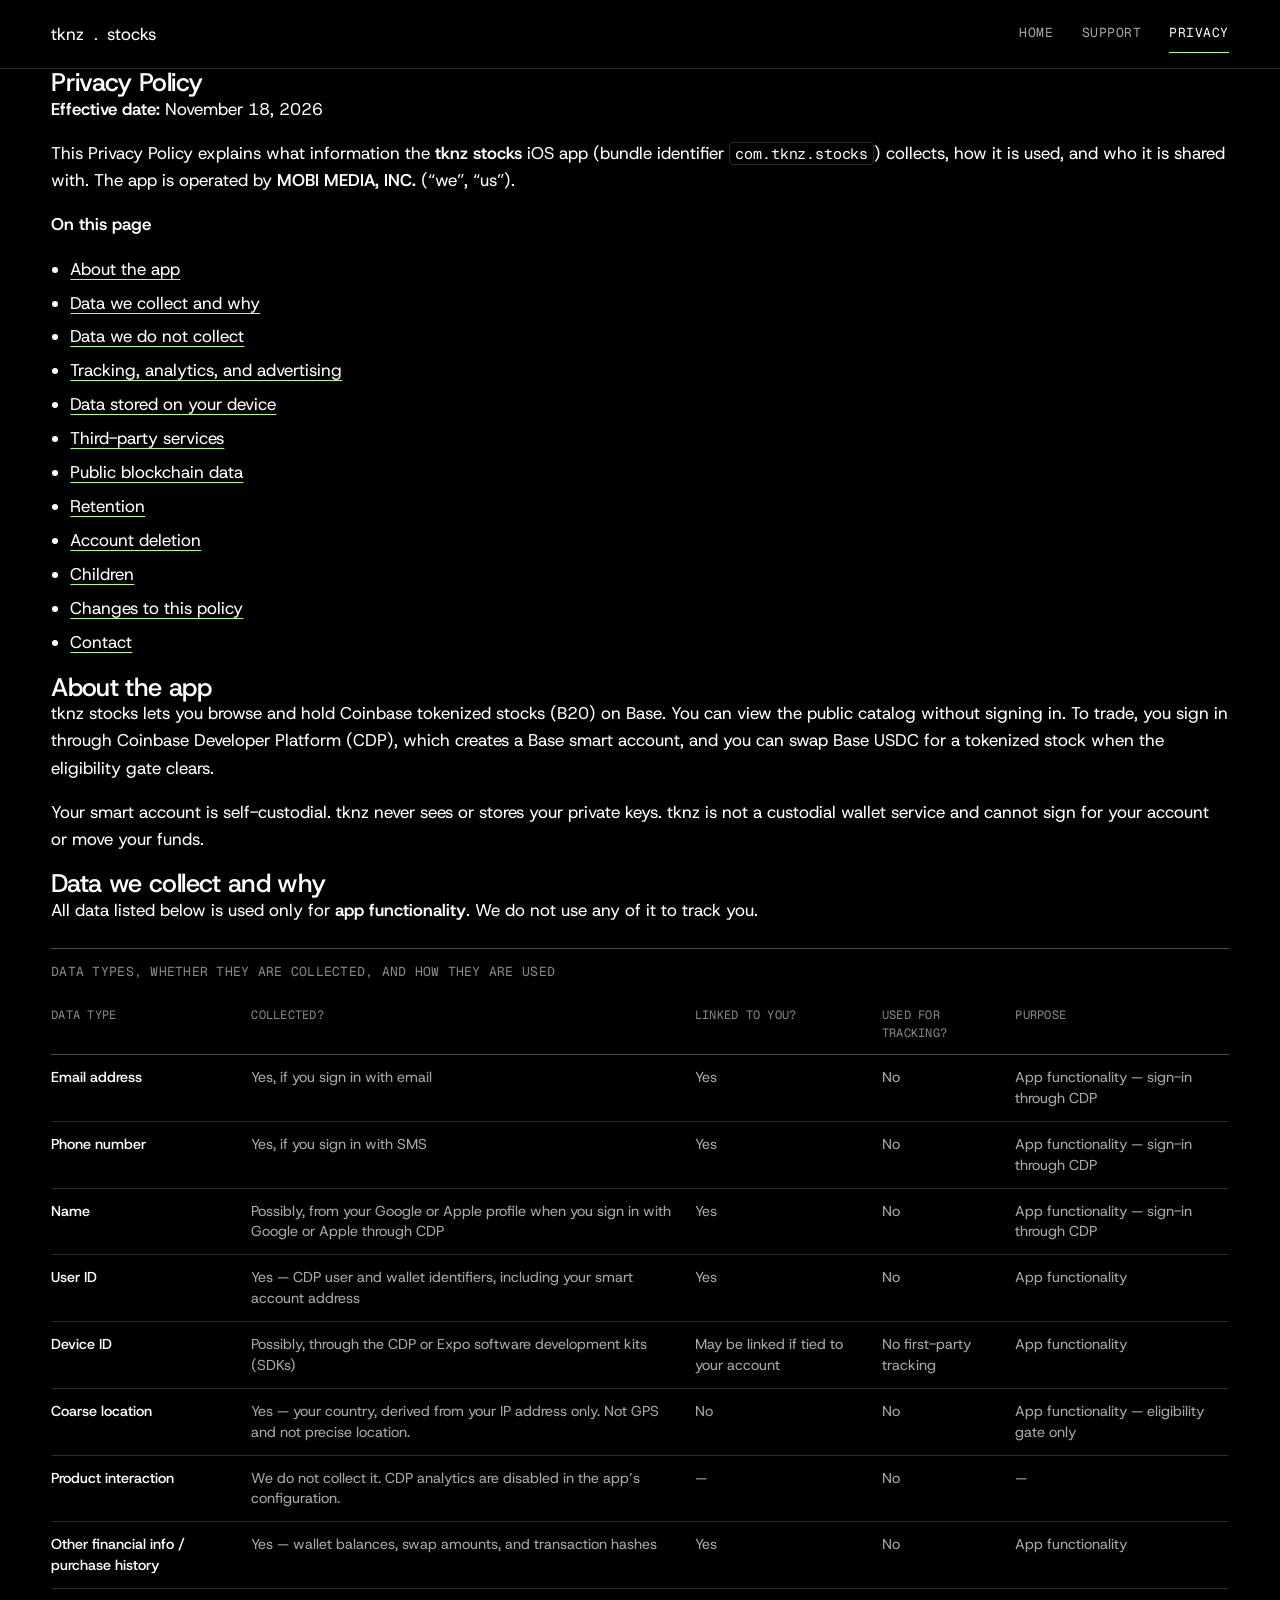
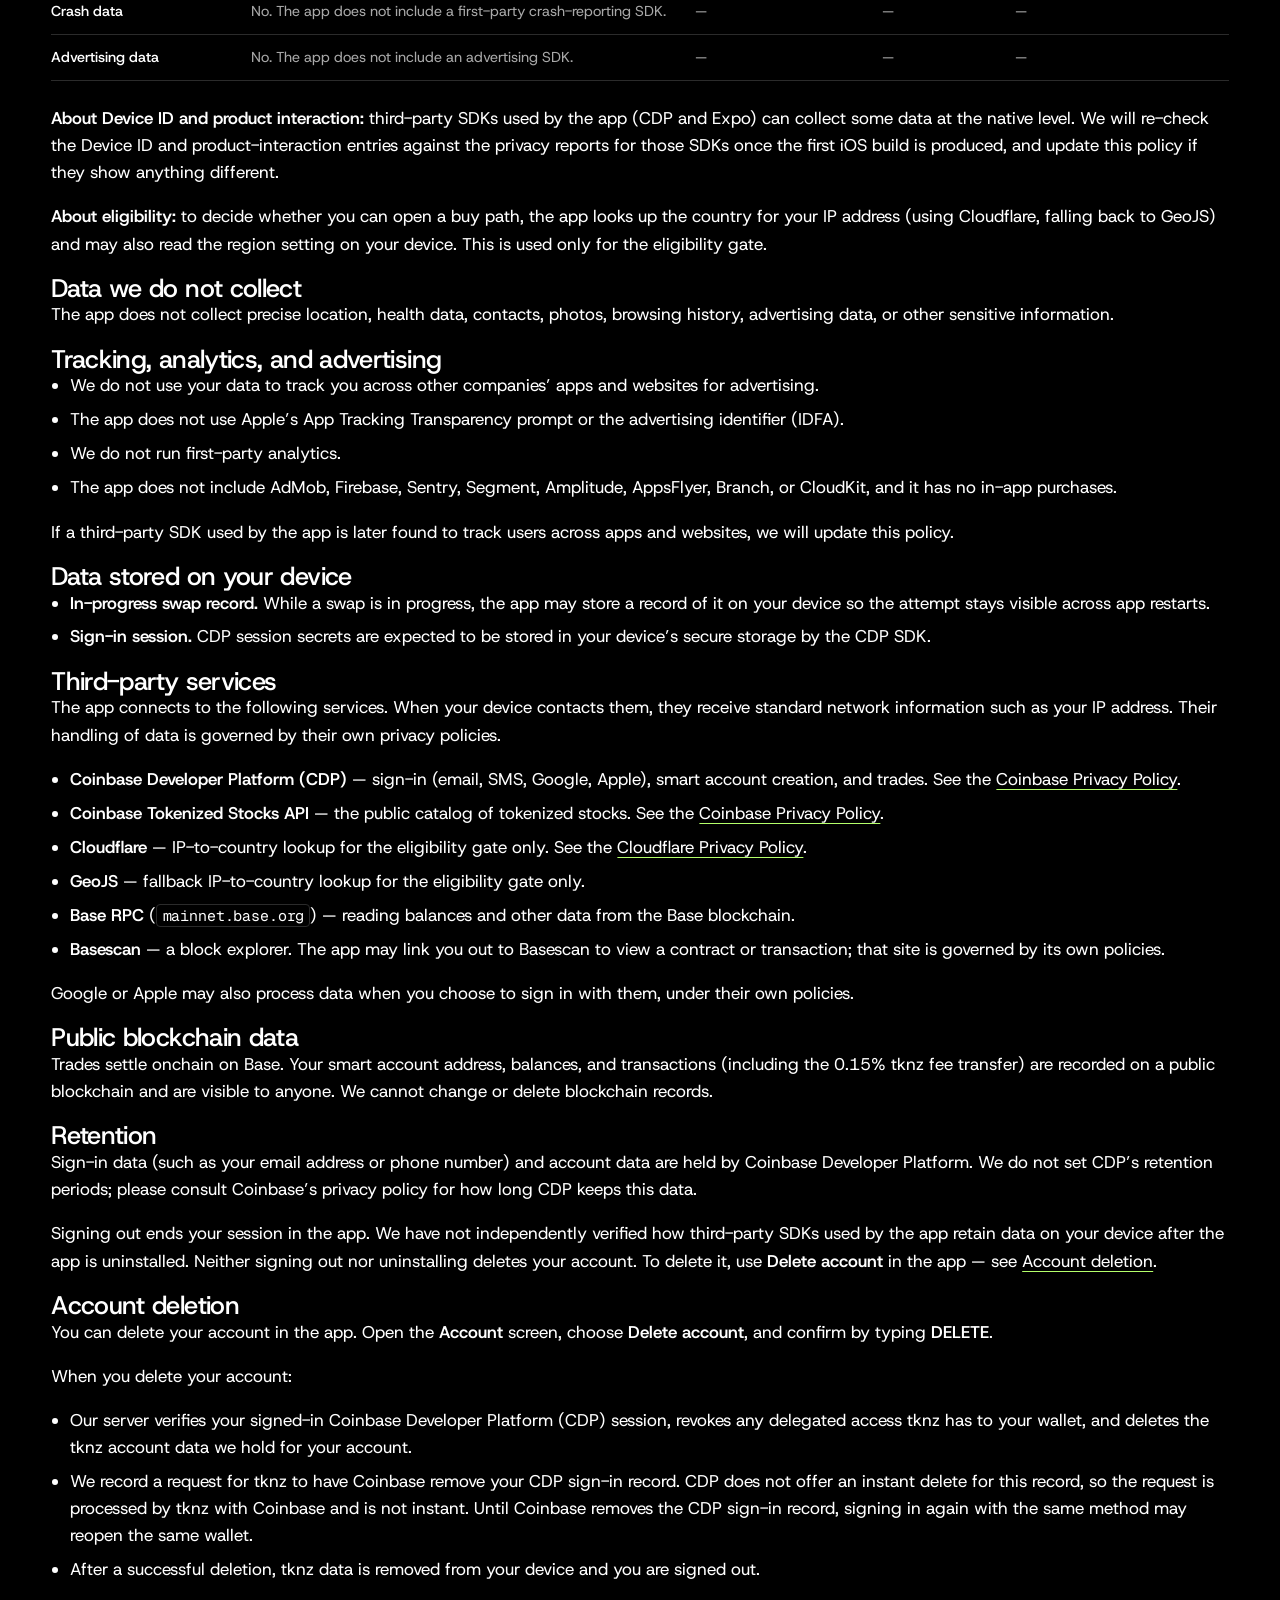
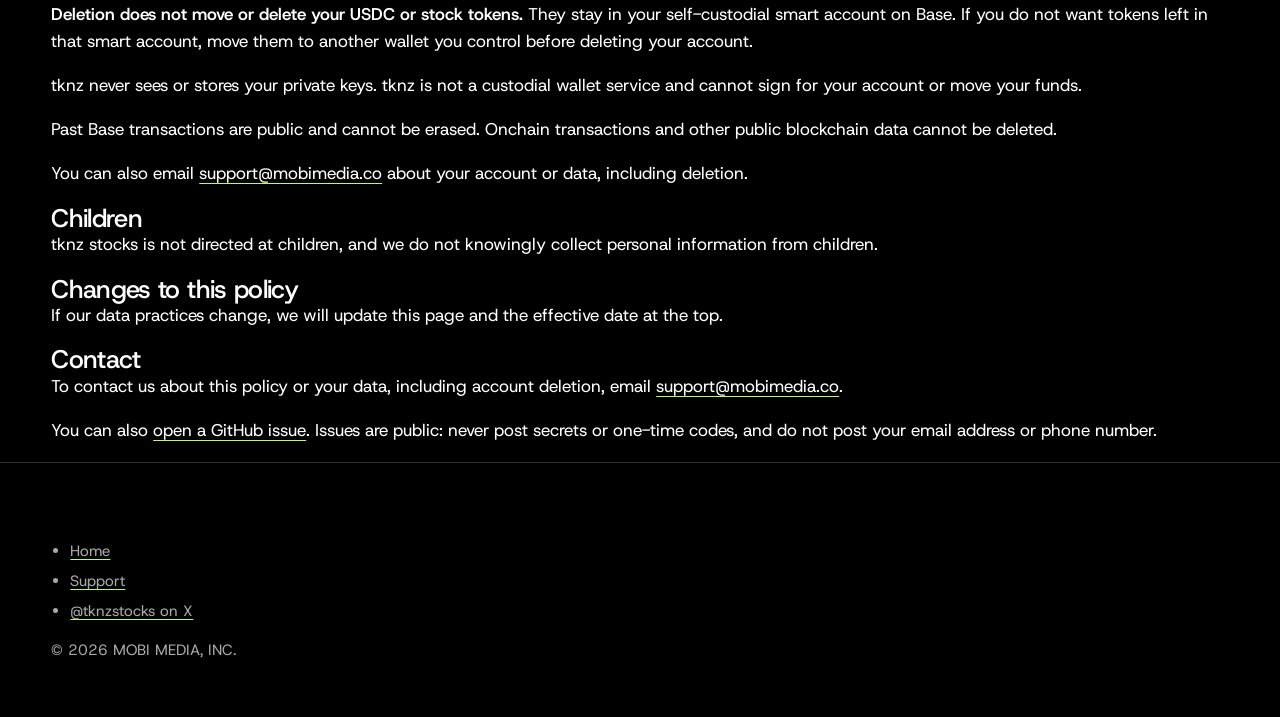
==== commit a477bf37: "Update privacy and support pages for in-app account deletion Co-Authored-By: Claude Opus 5.5 <norepl" ====
--- a/privacy/index.html
+++ b/privacy/index.html
@@ -3,13 +3,11 @@
 <head>
   <meta charset="utf-8">
   <meta name="viewport" content="width=device-width, initial-scale=1">
-  <title>Privacy Policy — tknz Stocks</title>
-  <meta name="description" content="Privacy Policy for the tknz Stocks iOS app (com.tknz.stocks), operated by MOBI MEDIA, INC.">
+  <title>Privacy Policy — tknz stocks</title>
+  <meta name="description" content="Privacy Policy for the tknz stocks iOS app (com.tknz.stocks), operated by MOBI MEDIA, INC.">
   <meta name="theme-color" content="#000000">
-  <meta name="color-scheme" content="dark">
   <link rel="icon" type="image/png" href="../assets/tknz-app-icon-1024.png">
   <link rel="apple-touch-icon" href="../assets/tknz-app-icon-1024.png">
-  <link rel="preload" href="../assets/fonts/HostGrotesk-var.woff2" as="font" type="font/woff2" crossorigin>
   <link rel="stylesheet" href="../assets/site.css">
 </head>
 <body>
@@ -17,7 +15,7 @@
 
   <header class="site-header">
     <div class="wrap">
-      <a class="wordmark" href="../" aria-label="tknz Stocks home"><span class="wordmark-tknz">tknz<span class="dot" aria-hidden="true">.</span></span><span class="wordmark-product">Stocks</span></a>
+      <a class="wordmark" href="../" aria-label="tknz stocks home">tknz<span class="dot" aria-hidden="true">.</span><span class="product">stocks</span></a>
       <nav class="site-nav" aria-label="Primary">
         <ul>
           <li><a href="../">Home</a></li>
@@ -29,236 +27,219 @@
   </header>
 
   <main id="main" tabindex="-1">
-    <article>
-      <header class="wrap grid page-head">
-        <p class="label page-eyebrow">Legal</p>
-        <div class="page-title">
-          <h1>Privacy Policy</h1>
-          <p class="mono muted"><strong>Effective date:</strong> <time datetime="2026-11-09">November 9, 2026</time></p>
+    <article class="wrap narrow">
+      <h1>Privacy Policy</h1>
+      <p><strong>Effective date:</strong> <time datetime="2026-11-18">November 18, 2026</time></p>
+
+      <p>This Privacy Policy explains what information the <strong>tknz stocks</strong> iOS app (bundle identifier <code>com.tknz.stocks</code>) collects, how it is used, and who it is shared with. The app is operated by <strong>MOBI MEDIA, INC.</strong> (“we”, “us”).</p>
+
+      <nav aria-label="On this page" class="card">
+        <p><strong>On this page</strong></p>
+        <ul>
+          <li><a href="#about">About the app</a></li>
+          <li><a href="#collected">Data we collect and why</a></li>
+          <li><a href="#not-collected">Data we do not collect</a></li>
+          <li><a href="#tracking">Tracking, analytics, and advertising</a></li>
+          <li><a href="#device">Data stored on your device</a></li>
+          <li><a href="#third-parties">Third-party services</a></li>
+          <li><a href="#blockchain">Public blockchain data</a></li>
+          <li><a href="#retention">Retention</a></li>
+          <li><a href="#deletion">Account deletion</a></li>
+          <li><a href="#children">Children</a></li>
+          <li><a href="#changes">Changes to this policy</a></li>
+          <li><a href="#contact">Contact</a></li>
+        </ul>
+      </nav>
+
+      <section aria-labelledby="about">
+        <h2 id="about">About the app</h2>
+        <p>tknz stocks lets you browse and hold Coinbase tokenized stocks (B20) on Base. You can view the public catalog without signing in. To trade, you sign in through Coinbase Developer Platform (CDP), which creates a Base smart account, and you can swap Base USDC for a tokenized stock when the eligibility gate clears.</p>
+        <p>Your smart account is self-custodial. tknz never sees or stores your private keys. tknz is not a custodial wallet service and cannot sign for your account or move your funds.</p>
+      </section>
+
+      <section aria-labelledby="collected">
+        <h2 id="collected">Data we collect and why</h2>
+        <p>All data listed below is used only for <strong>app functionality</strong>. We do not use any of it to track you.</p>
+        <div class="table-scroll" role="region" aria-labelledby="collected-caption" tabindex="0">
+          <table>
+            <caption id="collected-caption">Data types, whether they are collected, and how they are used</caption>
+            <thead>
+              <tr>
+                <th scope="col">Data type</th>
+                <th scope="col">Collected?</th>
+                <th scope="col">Linked to you?</th>
+                <th scope="col">Used for tracking?</th>
+                <th scope="col">Purpose</th>
+              </tr>
+            </thead>
+            <tbody>
+              <tr>
+                <th scope="row">Email address</th>
+                <td>Yes, if you sign in with email</td>
+                <td>Yes</td>
+                <td>No</td>
+                <td>App functionality — sign-in through CDP</td>
+              </tr>
+              <tr>
+                <th scope="row">Phone number</th>
+                <td>Yes, if you sign in with SMS</td>
+                <td>Yes</td>
+                <td>No</td>
+                <td>App functionality — sign-in through CDP</td>
+              </tr>
+              <tr>
+                <th scope="row">Name</th>
+                <td>Possibly, from your Google or Apple profile when you sign in with Google or Apple through CDP</td>
+                <td>Yes</td>
+                <td>No</td>
+                <td>App functionality — sign-in through CDP</td>
+              </tr>
+              <tr>
+                <th scope="row">User ID</th>
+                <td>Yes — CDP user and wallet identifiers, including your smart account address</td>
+                <td>Yes</td>
+                <td>No</td>
+                <td>App functionality</td>
+              </tr>
+              <tr>
+                <th scope="row">Device ID</th>
+                <td>Possibly, through the CDP or Expo software development kits (SDKs)</td>
+                <td>May be linked if tied to your account</td>
+                <td>No first-party tracking</td>
+                <td>App functionality</td>
+              </tr>
+              <tr>
+                <th scope="row">Coarse location</th>
+                <td>Yes — your country, derived from your IP address only. Not GPS and not precise location.</td>
+                <td>No</td>
+                <td>No</td>
+                <td>App functionality — eligibility gate only</td>
+              </tr>
+              <tr>
+                <th scope="row">Product interaction</th>
+                <td>We do not collect it. CDP analytics are disabled in the app’s configuration.</td>
+                <td>—</td>
+                <td>No</td>
+                <td>—</td>
+              </tr>
+              <tr>
+                <th scope="row">Other financial info / purchase history</th>
+                <td>Yes — wallet balances, swap amounts, and transaction hashes</td>
+                <td>Yes</td>
+                <td>No</td>
+                <td>App functionality</td>
+              </tr>
+              <tr>
+                <th scope="row">Crash data</th>
+                <td>No. The app does not include a first-party crash-reporting SDK.</td>
+                <td>—</td>
+                <td>—</td>
+                <td>—</td>
+              </tr>
+              <tr>
+                <th scope="row">Advertising data</th>
+                <td>No. The app does not include an advertising SDK.</td>
+                <td>—</td>
+                <td>—</td>
+                <td>—</td>
+              </tr>
+            </tbody>
+          </table>
         </div>
-      </header>
-
-      <div class="wrap grid page-body">
-        <aside class="page-aside">
-          <nav class="toc" aria-labelledby="toc-title">
-            <p class="label" id="toc-title"><strong>On this page</strong></p>
-            <ol>
-            <li><a href="#about">About the app</a></li>
-            <li><a href="#collected">Data we collect and why</a></li>
-            <li><a href="#not-collected">Data we do not collect</a></li>
-            <li><a href="#tracking">Tracking, analytics, and advertising</a></li>
-            <li><a href="#device">Data stored on your device</a></li>
-            <li><a href="#third-parties">Third-party services</a></li>
-            <li><a href="#blockchain">Public blockchain data</a></li>
-            <li><a href="#retention">Retention</a></li>
-            <li><a href="#deletion">Account deletion</a></li>
-            <li><a href="#children">Children</a></li>
-            <li><a href="#changes">Changes to this policy</a></li>
-            <li><a href="#contact">Contact</a></li>
-            </ol>
-          </nav>
-        </aside>
-
-        <div class="page-main prose">
-          <p class="intro">This Privacy Policy explains what information the <strong>tknz Stocks</strong> iOS app (bundle identifier <code>com.tknz.stocks</code>) collects, how it is used, and who it is shared with. The app is operated by <strong>MOBI MEDIA, INC.</strong> (“we”, “us”).</p>
-
-        <section aria-labelledby="about">
-          <h2 id="about">About the app</h2>
-          <p>tknz Stocks lets you browse and hold Coinbase tokenized stocks (B20) on Base. You can view the public catalog without signing in. To trade, you sign in through Coinbase Developer Platform (CDP), which creates a Base smart account, and you can swap Base USDC for a tokenized stock when the eligibility gate clears.</p>
-        </section>
-
-        <section aria-labelledby="collected">
-          <h2 id="collected">Data we collect and why</h2>
-          <p>All data listed below is used only for <strong>app functionality</strong>. We do not use any of it to track you.</p>
-          <div class="table-scroll" role="region" aria-labelledby="collected-caption" tabindex="0">
-            <table>
-              <caption id="collected-caption">Data types, whether they are collected, and how they are used</caption>
-              <thead>
-                <tr>
-                  <th scope="col">Data type</th>
-                  <th scope="col">Collected?</th>
-                  <th scope="col">Linked to you?</th>
-                  <th scope="col">Used for tracking?</th>
-                  <th scope="col">Purpose</th>
-                </tr>
-              </thead>
-              <tbody>
-                <tr>
-                  <th scope="row">Email address</th>
-                  <td>Yes, if you sign in with email</td>
-                  <td>Yes</td>
-                  <td>No</td>
-                  <td>App functionality — sign-in through CDP</td>
-                </tr>
-                <tr>
-                  <th scope="row">Phone number</th>
-                  <td>Yes, if you sign in with SMS</td>
-                  <td>Yes</td>
-                  <td>No</td>
-                  <td>App functionality — sign-in through CDP</td>
-                </tr>
-                <tr>
-                  <th scope="row">Name</th>
-                  <td>Possibly, from your Google or Apple profile when you sign in with Google or Apple through CDP</td>
-                  <td>Yes</td>
-                  <td>No</td>
-                  <td>App functionality — sign-in through CDP</td>
-                </tr>
-                <tr>
-                  <th scope="row">User ID</th>
-                  <td>Yes — CDP user and wallet identifiers, including your smart account address</td>
-                  <td>Yes</td>
-                  <td>No</td>
-                  <td>App functionality</td>
-                </tr>
-                <tr>
-                  <th scope="row">Device ID</th>
-                  <td>Possibly, through the CDP or Expo software development kits (SDKs)</td>
-                  <td>May be linked if tied to your account</td>
-                  <td>No first-party tracking</td>
-                  <td>App functionality</td>
-                </tr>
-                <tr>
-                  <th scope="row">Coarse location</th>
-                  <td>Yes — your country, derived from your IP address only. Not GPS and not precise location.</td>
-                  <td>No</td>
-                  <td>No</td>
-                  <td>App functionality — eligibility gate only</td>
-                </tr>
-                <tr>
-                  <th scope="row">Product interaction</th>
-                  <td>We do not collect it. CDP analytics are disabled in the app’s configuration.</td>
-                  <td>—</td>
-                  <td>No</td>
-                  <td>—</td>
-                </tr>
-                <tr>
-                  <th scope="row">Other financial info / purchase history</th>
-                  <td>Yes — wallet balances, swap amounts, and transaction hashes</td>
-                  <td>Yes</td>
-                  <td>No</td>
-                  <td>App functionality</td>
-                </tr>
-                <tr>
-                  <th scope="row">Crash data</th>
-                  <td>No. The app does not include a first-party crash-reporting SDK.</td>
-                  <td>—</td>
-                  <td>—</td>
-                  <td>—</td>
-                </tr>
-                <tr>
-                  <th scope="row">Advertising data</th>
-                  <td>No. The app does not include an advertising SDK.</td>
-                  <td>—</td>
-                  <td>—</td>
-                  <td>—</td>
-                </tr>
-              </tbody>
-            </table>
-          </div>
-          <p><strong>About Device ID and product interaction:</strong> third-party SDKs used by the app (CDP and Expo) can collect some data at the native level. We will re-check the Device ID and product-interaction entries against the privacy reports for those SDKs once the first iOS build is produced, and update this policy if they show anything different.</p>
-          <p><strong>About eligibility:</strong> to decide whether you can open a buy path, the app looks up the country for your IP address (using Cloudflare, falling back to GeoJS) and may also read the region setting on your device. This is used only for the eligibility gate.</p>
-        </section>
-
-        <section aria-labelledby="not-collected">
-          <h2 id="not-collected">Data we do not collect</h2>
-          <p>The app does not collect precise location, health data, contacts, photos, browsing history, advertising data, or other sensitive information.</p>
-        </section>
-
-        <section aria-labelledby="tracking">
-          <h2 id="tracking">Tracking, analytics, and advertising</h2>
-          <ul>
-            <li>We do not use your data to track you across other companies’ apps and websites for advertising.</li>
-            <li>The app does not use Apple’s App Tracking Transparency prompt or the advertising identifier (IDFA).</li>
-            <li>We do not run first-party analytics.</li>
-            <li>The app does not include AdMob, Firebase, Sentry, Segment, Amplitude, AppsFlyer, Branch, or CloudKit, and it has no in-app purchases.</li>
-          </ul>
-          <p>If a third-party SDK used by the app is later found to track users across apps and websites, we will update this policy.</p>
-        </section>
-
-        <section aria-labelledby="device">
-          <h2 id="device">Data stored on your device</h2>
-          <ul>
-            <li><strong>In-progress swap record.</strong> While a swap is in progress, the app may store a record of it on your device so the attempt stays visible across app restarts.</li>
-            <li><strong>Sign-in session.</strong> CDP session secrets are expected to be stored in your device’s secure storage by the CDP SDK.</li>
-          </ul>
-        </section>
-
-        <section aria-labelledby="third-parties">
-          <h2 id="third-parties">Third-party services</h2>
-          <p>The app connects to the following services. When your device contacts them, they receive standard network information such as your IP address. Their handling of data is governed by their own privacy policies.</p>
-          <ul>
-            <li><strong>Coinbase Developer Platform (CDP)</strong> — sign-in (email, SMS, Google, Apple), smart account creation, and trades. See the <a href="https://www.coinbase.com/legal/privacy">Coinbase Privacy Policy</a>.</li>
-            <li><strong>Coinbase Tokenized Stocks API</strong> — the public catalog of tokenized stocks. See the <a href="https://www.coinbase.com/legal/privacy">Coinbase Privacy Policy</a>.</li>
-            <li><strong>Cloudflare</strong> — IP-to-country lookup for the eligibility gate only. See the <a href="https://www.cloudflare.com/privacypolicy/">Cloudflare Privacy Policy</a>.</li>
-            <li><strong>GeoJS</strong> — fallback IP-to-country lookup for the eligibility gate only.</li>
-            <li><strong>Base RPC</strong> (<code>mainnet.base.org</code>) — reading balances and other data from the Base blockchain.</li>
-            <li><strong>Basescan</strong> — a block explorer. The app may link you out to Basescan to view a contract or transaction; that site is governed by its own policies.</li>
-          </ul>
-          <p>Google or Apple may also process data when you choose to sign in with them, under their own policies.</p>
-        </section>
-
-        <section aria-labelledby="blockchain">
-          <h2 id="blockchain">Public blockchain data</h2>
-          <p>Trades settle onchain on Base. Your smart account address, balances, and transactions (including the 0.15% tknz fee transfer) are recorded on a public blockchain and are visible to anyone. We cannot change or delete blockchain records.</p>
-        </section>
-
-        <section aria-labelledby="retention">
-          <h2 id="retention">Retention</h2>
-          <p>Sign-in data (such as your email address or phone number) and account data are held by Coinbase Developer Platform. We do not set CDP’s retention periods; please consult Coinbase’s privacy policy for how long CDP keeps this data.</p>
-          <p>Signing out ends your session in the app. We have not independently verified how third-party SDKs used by the app retain data on your device after the app is uninstalled. Neither signing out nor uninstalling deletes your CDP account — see <a href="#deletion">Account deletion</a>.</p>
-        </section>
-
-        <section aria-labelledby="deletion">
-          <h2 id="deletion">Account deletion</h2>
-          <p><strong>In-app account deletion is not available yet.</strong> It is planned. Today the app offers sign-out only, from the Account screen.</p>
-          <p>If you have questions about your account or data, including deletion, you can contact us by <a href="https://github.com/retroservices1121/tknz-stocks-site/issues">opening a GitHub issue</a>. GitHub issues are public: never post one-time codes or other secrets, and do not post your email address or phone number there.</p>
-          <p>Onchain transactions and other public blockchain data cannot be deleted.</p>
-        </section>
-
-        <section aria-labelledby="children">
-          <h2 id="children">Children</h2>
-          <p>tknz Stocks is not directed at children, and we do not knowingly collect personal information from children.</p>
-        </section>
-
-        <section aria-labelledby="changes">
-          <h2 id="changes">Changes to this policy</h2>
-          <p>If our data practices change, we will update this page and the effective date at the top.</p>
-        </section>
-
-        <section aria-labelledby="contact">
-          <h2 id="contact">Contact</h2>
-          <p>A dedicated privacy or support email is not yet published. To contact us about this policy or your data, <a href="https://github.com/retroservices1121/tknz-stocks-site/issues">open a GitHub issue</a>. Issues are public: never post secrets, and do not post your email address or phone number.</p>
-        </section>
-        </div>
-      </div>
+        <p><strong>About Device ID and product interaction:</strong> third-party SDKs used by the app (CDP and Expo) can collect some data at the native level. We will re-check the Device ID and product-interaction entries against the privacy reports for those SDKs once the first iOS build is produced, and update this policy if they show anything different.</p>
+        <p><strong>About eligibility:</strong> to decide whether you can open a buy path, the app looks up the country for your IP address (using Cloudflare, falling back to GeoJS) and may also read the region setting on your device. This is used only for the eligibility gate.</p>
+      </section>
+
+      <section aria-labelledby="not-collected">
+        <h2 id="not-collected">Data we do not collect</h2>
+        <p>The app does not collect precise location, health data, contacts, photos, browsing history, advertising data, or other sensitive information.</p>
+      </section>
+
+      <section aria-labelledby="tracking">
+        <h2 id="tracking">Tracking, analytics, and advertising</h2>
+        <ul>
+          <li>We do not use your data to track you across other companies’ apps and websites for advertising.</li>
+          <li>The app does not use Apple’s App Tracking Transparency prompt or the advertising identifier (IDFA).</li>
+          <li>We do not run first-party analytics.</li>
+          <li>The app does not include AdMob, Firebase, Sentry, Segment, Amplitude, AppsFlyer, Branch, or CloudKit, and it has no in-app purchases.</li>
+        </ul>
+        <p>If a third-party SDK used by the app is later found to track users across apps and websites, we will update this policy.</p>
+      </section>
+
+      <section aria-labelledby="device">
+        <h2 id="device">Data stored on your device</h2>
+        <ul>
+          <li><strong>In-progress swap record.</strong> While a swap is in progress, the app may store a record of it on your device so the attempt stays visible across app restarts.</li>
+          <li><strong>Sign-in session.</strong> CDP session secrets are expected to be stored in your device’s secure storage by the CDP SDK.</li>
+        </ul>
+      </section>
+
+      <section aria-labelledby="third-parties">
+        <h2 id="third-parties">Third-party services</h2>
+        <p>The app connects to the following services. When your device contacts them, they receive standard network information such as your IP address. Their handling of data is governed by their own privacy policies.</p>
+        <ul>
+          <li><strong>Coinbase Developer Platform (CDP)</strong> — sign-in (email, SMS, Google, Apple), smart account creation, and trades. See the <a href="https://www.coinbase.com/legal/privacy">Coinbase Privacy Policy</a>.</li>
+          <li><strong>Coinbase Tokenized Stocks API</strong> — the public catalog of tokenized stocks. See the <a href="https://www.coinbase.com/legal/privacy">Coinbase Privacy Policy</a>.</li>
+          <li><strong>Cloudflare</strong> — IP-to-country lookup for the eligibility gate only. See the <a href="https://www.cloudflare.com/privacypolicy/">Cloudflare Privacy Policy</a>.</li>
+          <li><strong>GeoJS</strong> — fallback IP-to-country lookup for the eligibility gate only.</li>
+          <li><strong>Base RPC</strong> (<code>mainnet.base.org</code>) — reading balances and other data from the Base blockchain.</li>
+          <li><strong>Basescan</strong> — a block explorer. The app may link you out to Basescan to view a contract or transaction; that site is governed by its own policies.</li>
+        </ul>
+        <p>Google or Apple may also process data when you choose to sign in with them, under their own policies.</p>
+      </section>
+
+      <section aria-labelledby="blockchain">
+        <h2 id="blockchain">Public blockchain data</h2>
+        <p>Trades settle onchain on Base. Your smart account address, balances, and transactions (including the 0.15% tknz fee transfer) are recorded on a public blockchain and are visible to anyone. We cannot change or delete blockchain records.</p>
+      </section>
+
+      <section aria-labelledby="retention">
+        <h2 id="retention">Retention</h2>
+        <p>Sign-in data (such as your email address or phone number) and account data are held by Coinbase Developer Platform. We do not set CDP’s retention periods; please consult Coinbase’s privacy policy for how long CDP keeps this data.</p>
+        <p>Signing out ends your session in the app. We have not independently verified how third-party SDKs used by the app retain data on your device after the app is uninstalled. Neither signing out nor uninstalling deletes your account. To delete it, use <strong>Delete account</strong> in the app — see <a href="#deletion">Account deletion</a>.</p>
+      </section>
+
+      <section aria-labelledby="deletion">
+        <h2 id="deletion">Account deletion</h2>
+        <p>You can delete your account in the app. Open the <strong>Account</strong> screen, choose <strong>Delete account</strong>, and confirm by typing <strong>DELETE</strong>.</p>
+        <p>When you delete your account:</p>
+        <ul>
+          <li>Our server verifies your signed-in Coinbase Developer Platform (CDP) session, revokes any delegated access tknz has to your wallet, and deletes the tknz account data we hold for your account.</li>
+          <li>We record a request for tknz to have Coinbase remove your CDP sign-in record. CDP does not offer an instant delete for this record, so the request is processed by tknz with Coinbase and is not instant. Until Coinbase removes the CDP sign-in record, signing in again with the same method may reopen the same wallet.</li>
+          <li>After a successful deletion, tknz data is removed from your device and you are signed out.</li>
+        </ul>
+        <p><strong>Deletion does not move or delete your USDC or stock tokens.</strong> They stay in your self-custodial smart account on Base. If you do not want tokens left in that smart account, move them to another wallet you control before deleting your account.</p>
+        <p>tknz never sees or stores your private keys. tknz is not a custodial wallet service and cannot sign for your account or move your funds.</p>
+        <p>Past Base transactions are public and cannot be erased. Onchain transactions and other public blockchain data cannot be deleted.</p>
+        <p>You can also email <a href="mailto:support@mobimedia.co">support@mobimedia.co</a> about your account or data, including deletion.</p>
+      </section>
+
+      <section aria-labelledby="children">
+        <h2 id="children">Children</h2>
+        <p>tknz stocks is not directed at children, and we do not knowingly collect personal information from children.</p>
+      </section>
+
+      <section aria-labelledby="changes">
+        <h2 id="changes">Changes to this policy</h2>
+        <p>If our data practices change, we will update this page and the effective date at the top.</p>
+      </section>
+
+      <section aria-labelledby="contact">
+        <h2 id="contact">Contact</h2>
+        <p>To contact us about this policy or your data, including account deletion, email <a href="mailto:support@mobimedia.co">support@mobimedia.co</a>.</p>
+        <p>You can also <a href="https://github.com/retroservices1121/tknz-stocks-site/issues">open a GitHub issue</a>. Issues are public: never post secrets or one-time codes, and do not post your email address or phone number.</p>
+      </section>
     </article>
   </main>
 
   <footer class="site-footer">
     <div class="wrap">
-      <div class="grid footer-grid">
-        <p class="footer-mark" aria-hidden="true">tknz<span class="dot">.</span></p>
-        <nav class="footer-col footer-col--a" aria-labelledby="footer-pages">
-          <h2 class="label" id="footer-pages">Pages</h2>
-          <ul>
-            <li><a href="../">Home</a></li>
-            <li><a href="../support/">Support</a></li>
-            <li><a href="../privacy/">Privacy Policy</a></li>
-          </ul>
-        </nav>
-        <div class="footer-col footer-col--b">
-          <h2 class="label">Elsewhere</h2>
-          <ul>
-            <li><a href="https://x.com/tknzstocks">@tknzstocks on X</a></li>
-            <li><a href="https://github.com/retroservices1121/tknz-stocks-site/issues">Support issues on GitHub</a></li>
-          </ul>
-        </div>
-      </div>
-      <div class="footer-legal">
-        <p>© 2026 MOBI MEDIA, INC. tknz Stocks is developed by MOBI MEDIA, INC.</p>
-        <p>Coinbase, Base, and other names are trademarks of their respective owners.</p>
-      </div>
+      <ul>
+        <li><a href="../">Home</a></li>
+        <li><a href="../support/">Support</a></li>
+        <li><a href="https://x.com/tknzstocks">@tknzstocks on X</a></li>
+      </ul>
+      <p>© 2026 MOBI MEDIA, INC.</p>
     </div>
   </footer>
 </body>
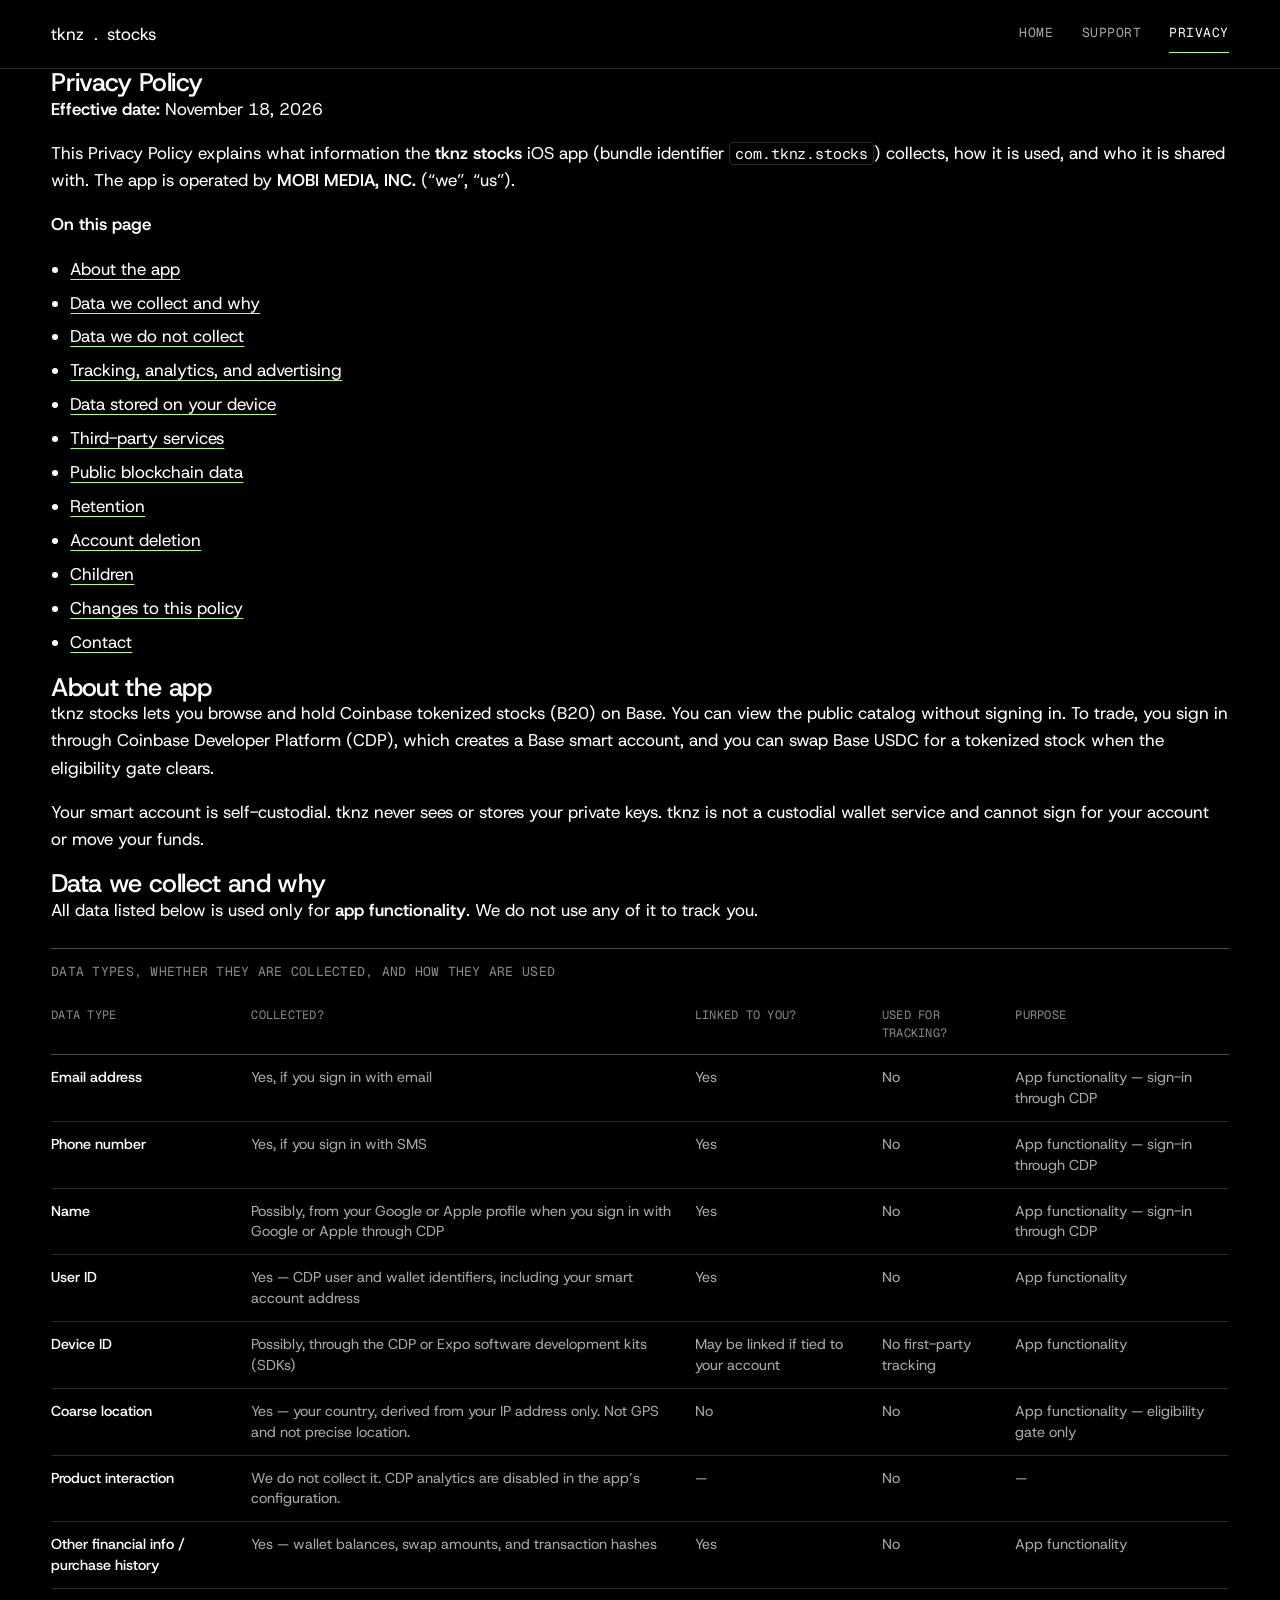
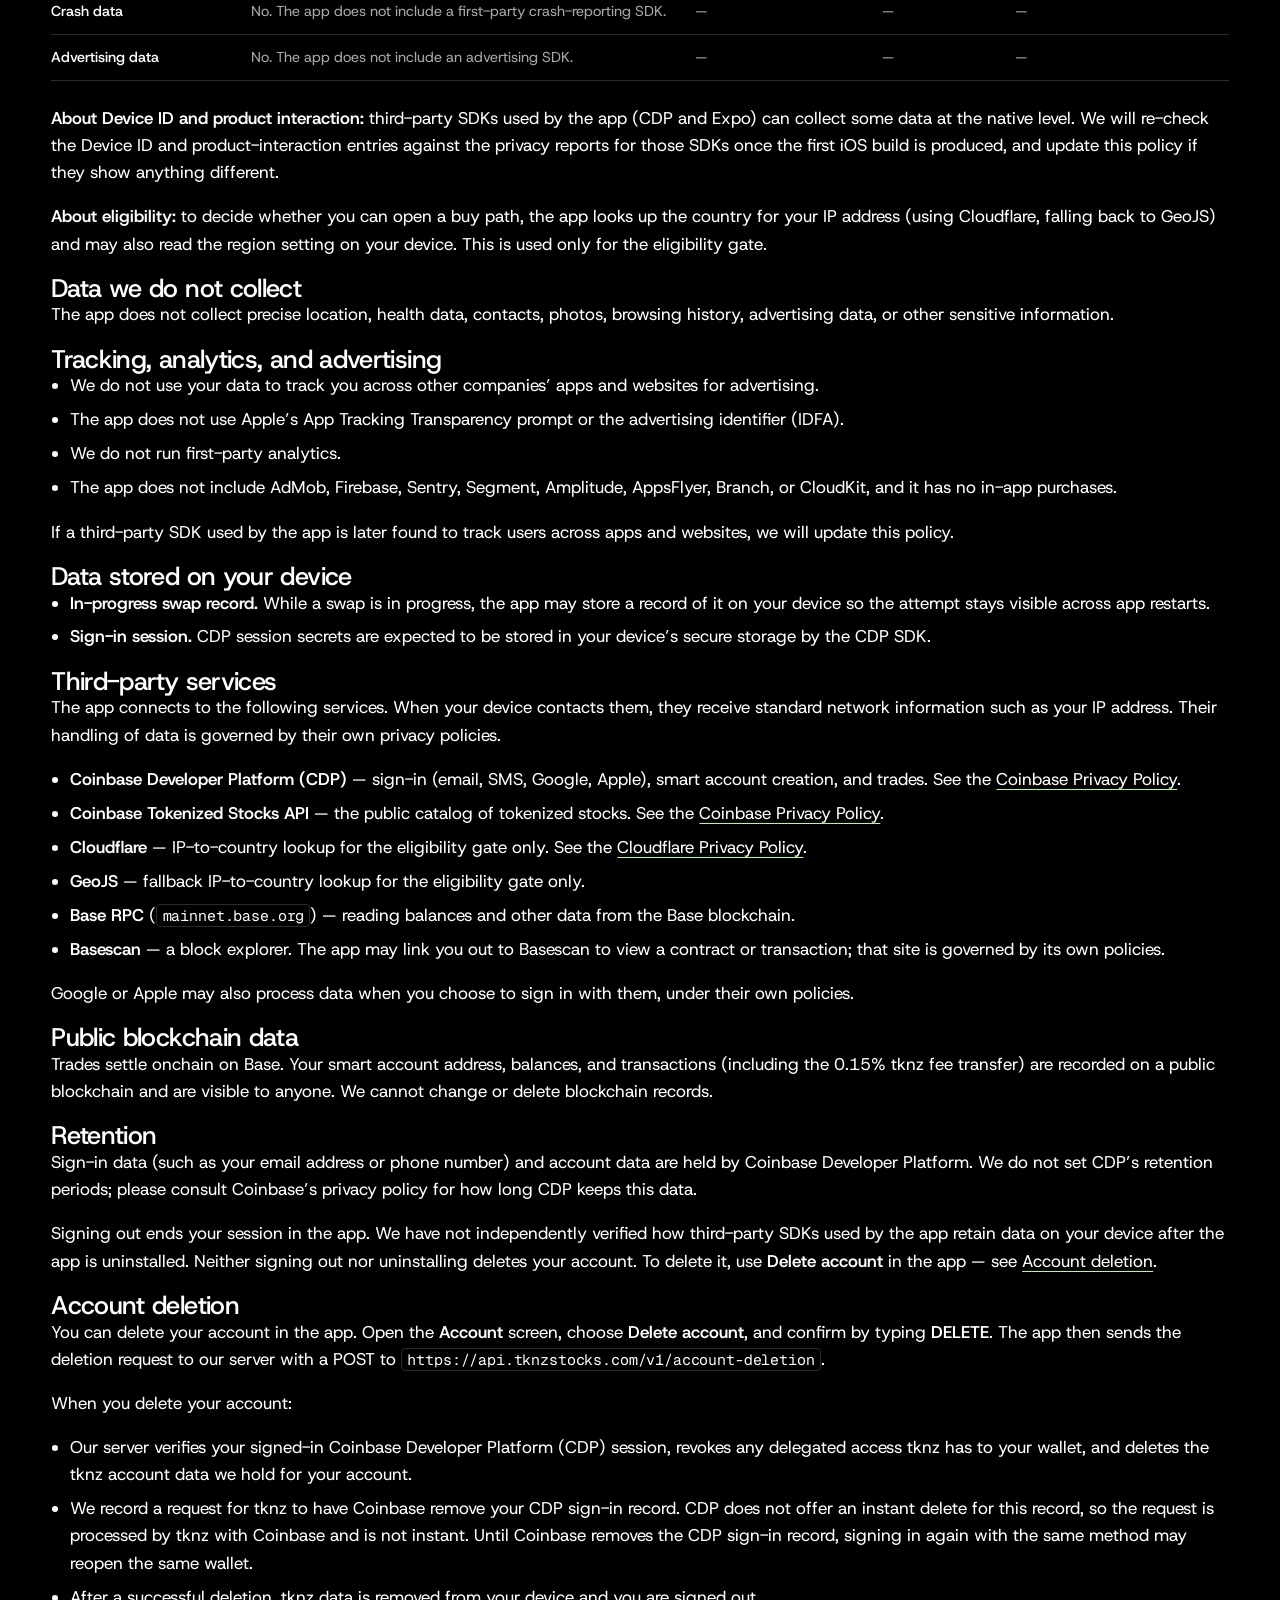
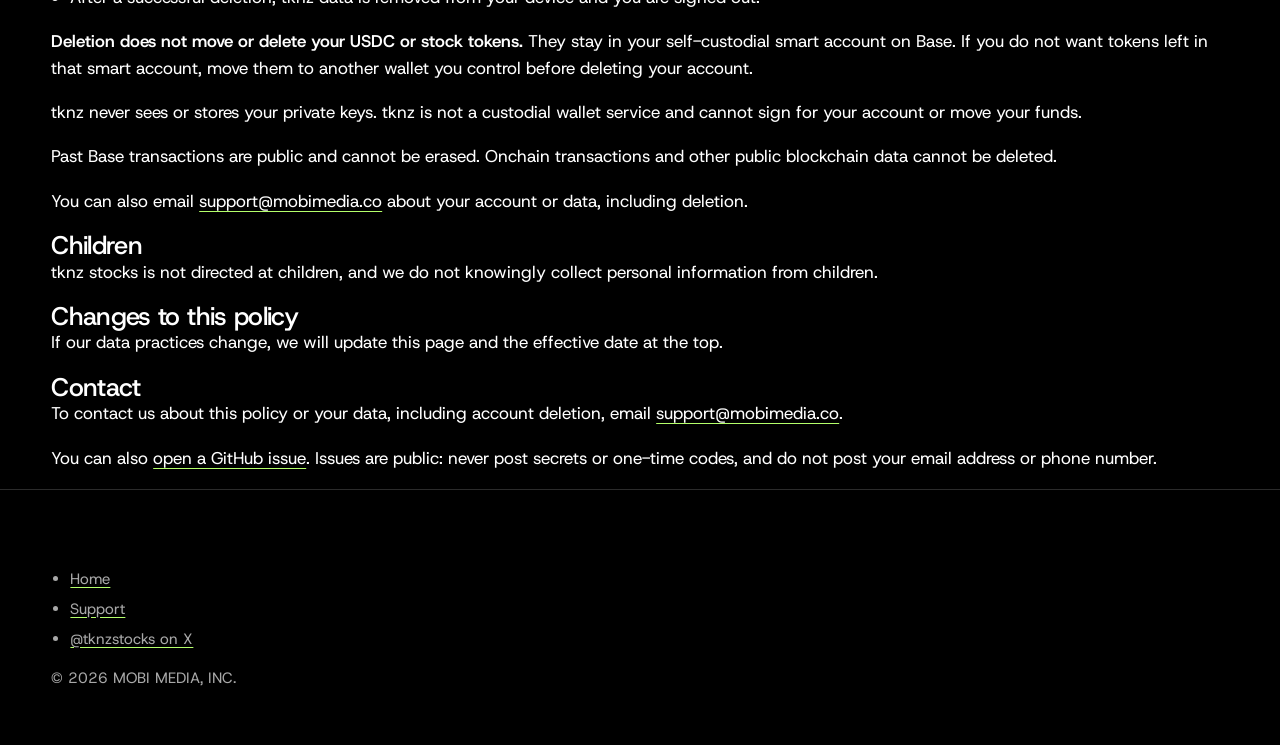
==== commit 25d07b8f: "Name the account-deletion endpoint on privacy and support pages Co-Authored-By: Claude Opus 5.5 <nor" ====
--- a/privacy/index.html
+++ b/privacy/index.html
@@ -201,7 +201,7 @@
 
       <section aria-labelledby="deletion">
         <h2 id="deletion">Account deletion</h2>
-        <p>You can delete your account in the app. Open the <strong>Account</strong> screen, choose <strong>Delete account</strong>, and confirm by typing <strong>DELETE</strong>.</p>
+        <p>You can delete your account in the app. Open the <strong>Account</strong> screen, choose <strong>Delete account</strong>, and confirm by typing <strong>DELETE</strong>. The app then sends the deletion request to our server with a POST to <code>https://api.tknzstocks.com/v1/account-deletion</code>.</p>
         <p>When you delete your account:</p>
         <ul>
           <li>Our server verifies your signed-in Coinbase Developer Platform (CDP) session, revokes any delegated access tknz has to your wallet, and deletes the tknz account data we hold for your account.</li>
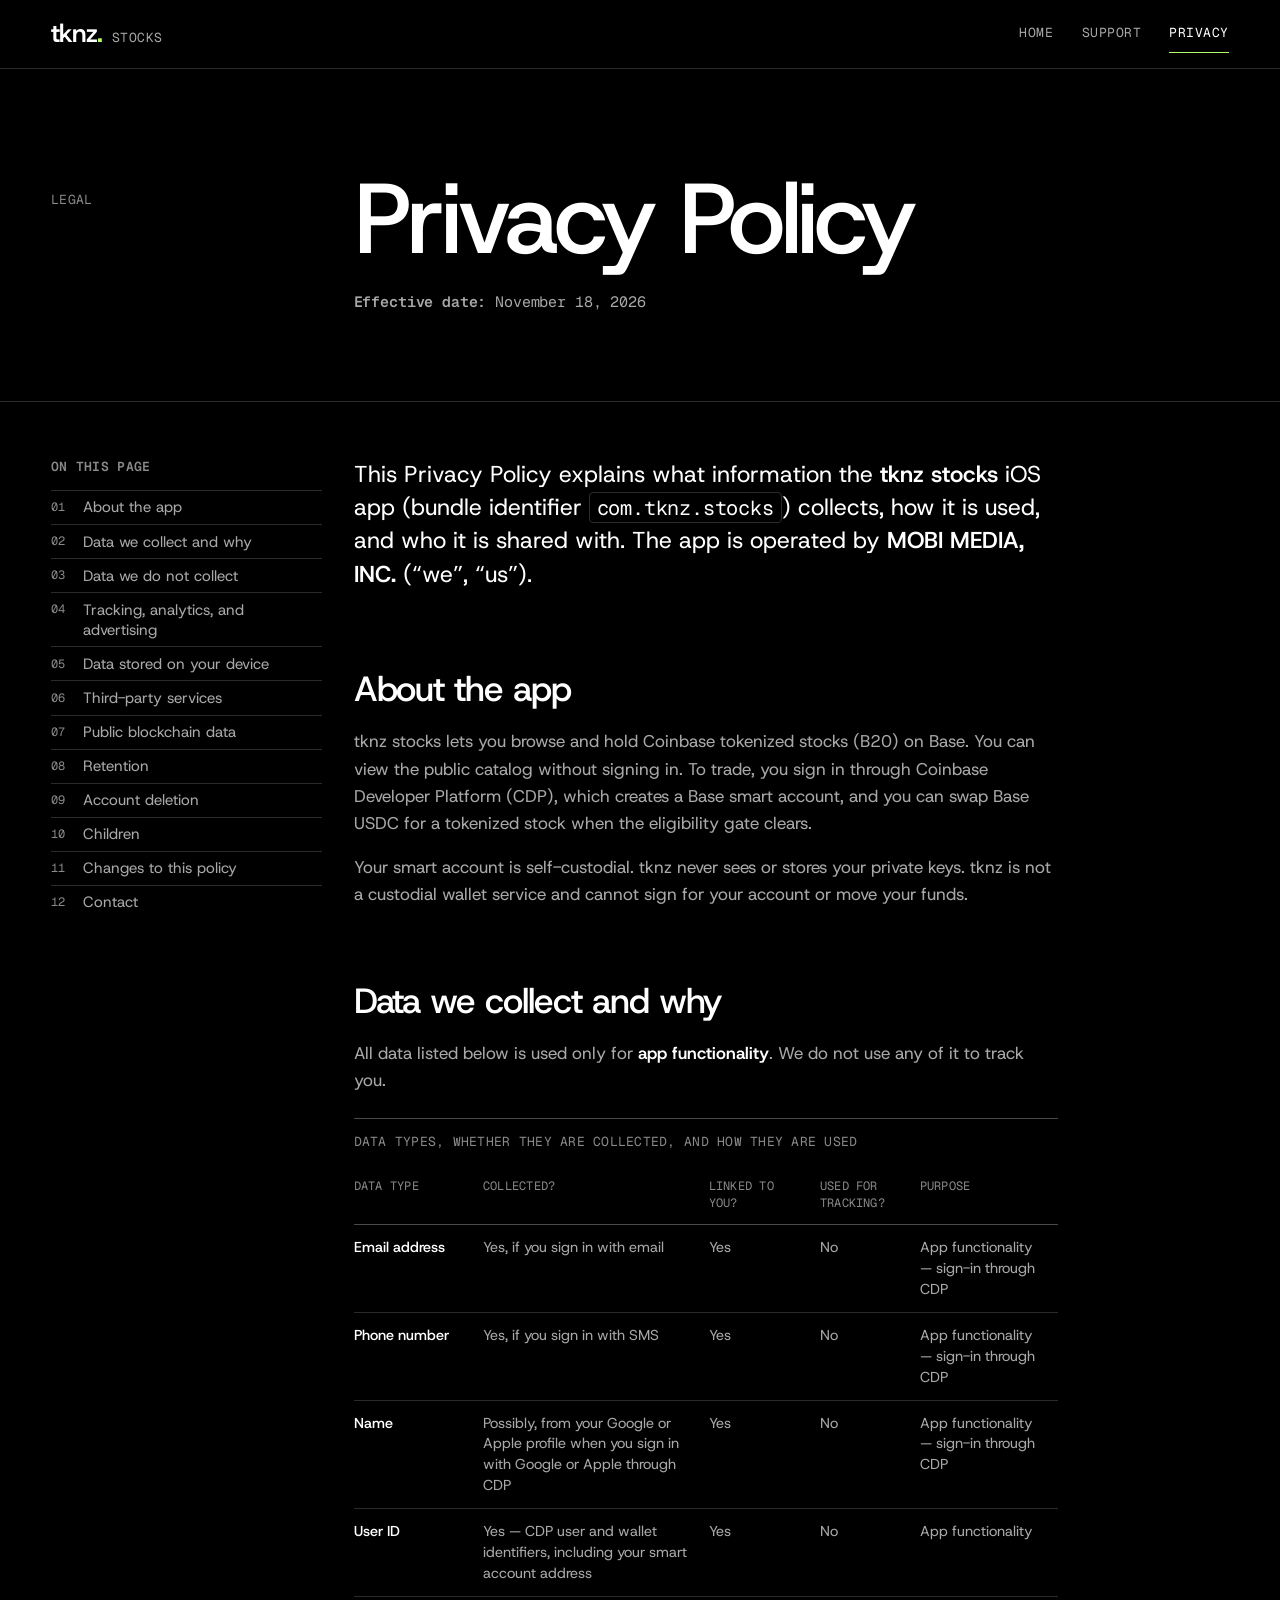
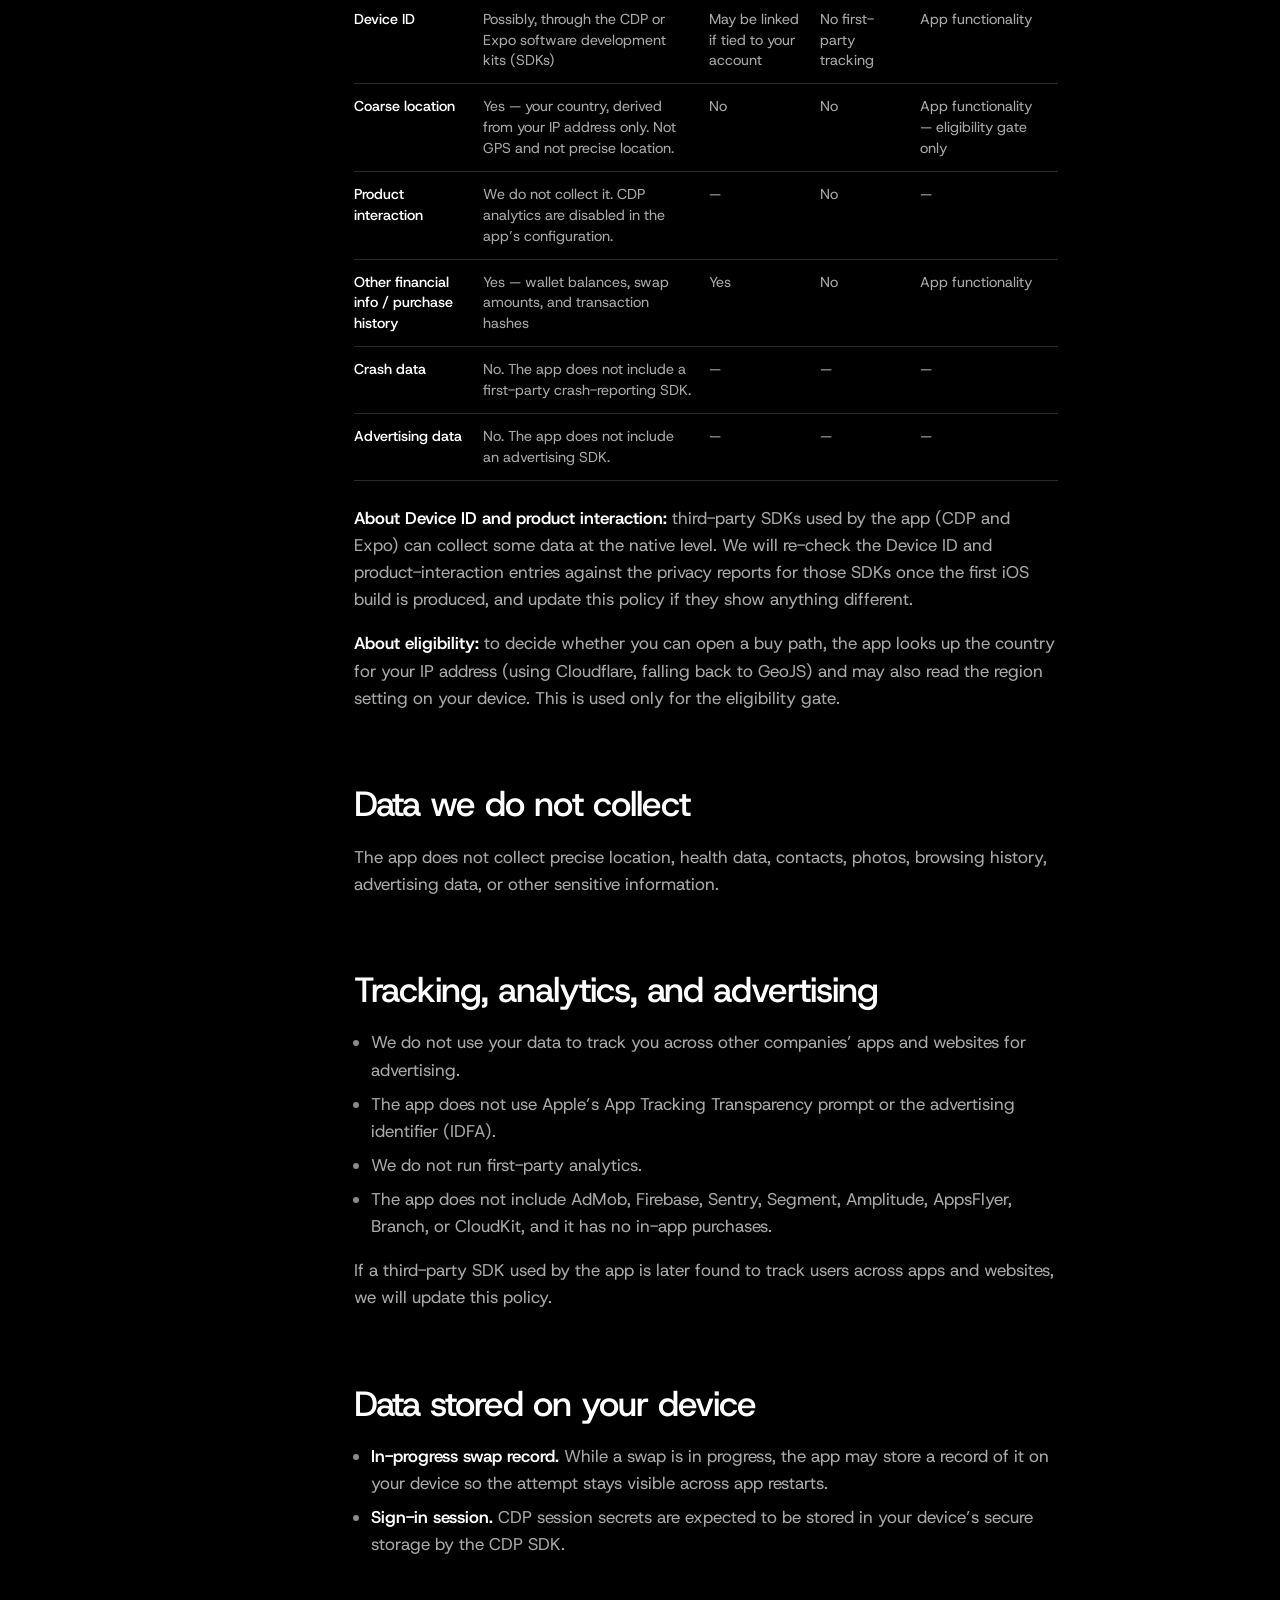
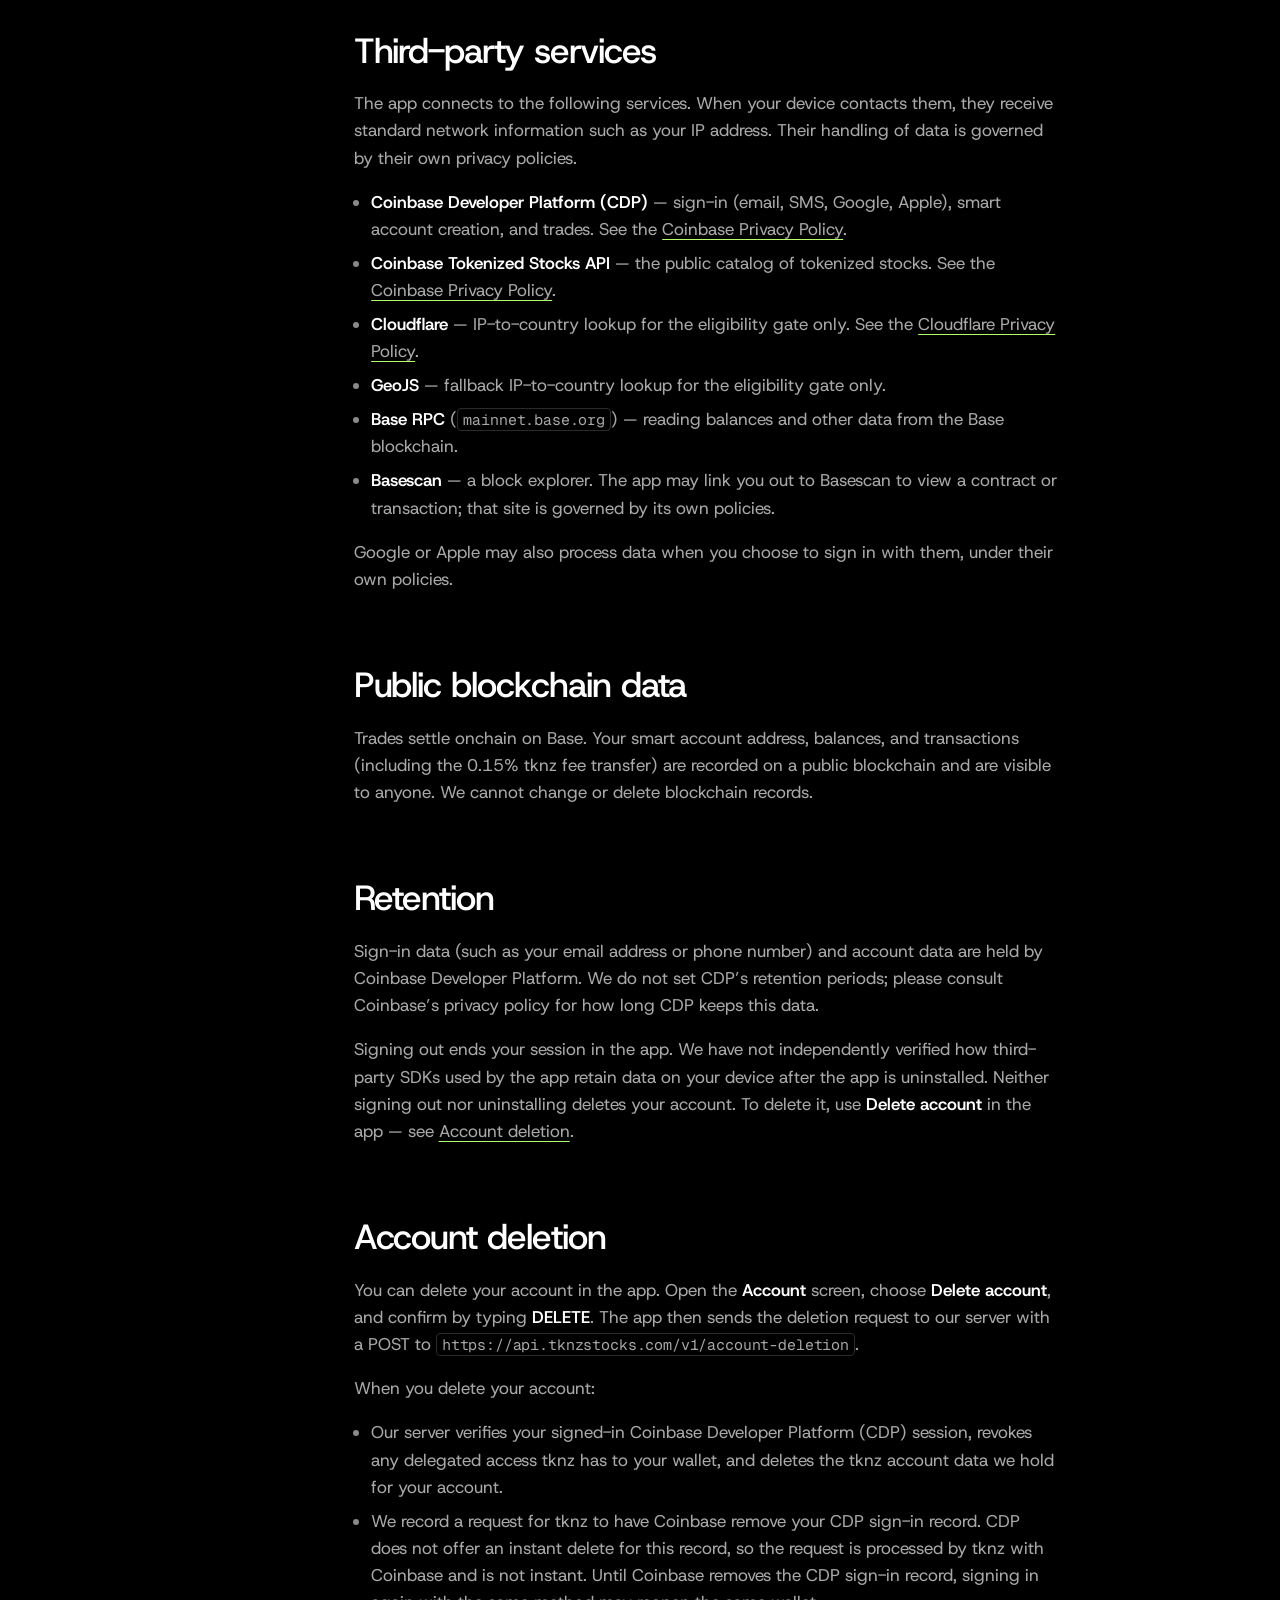
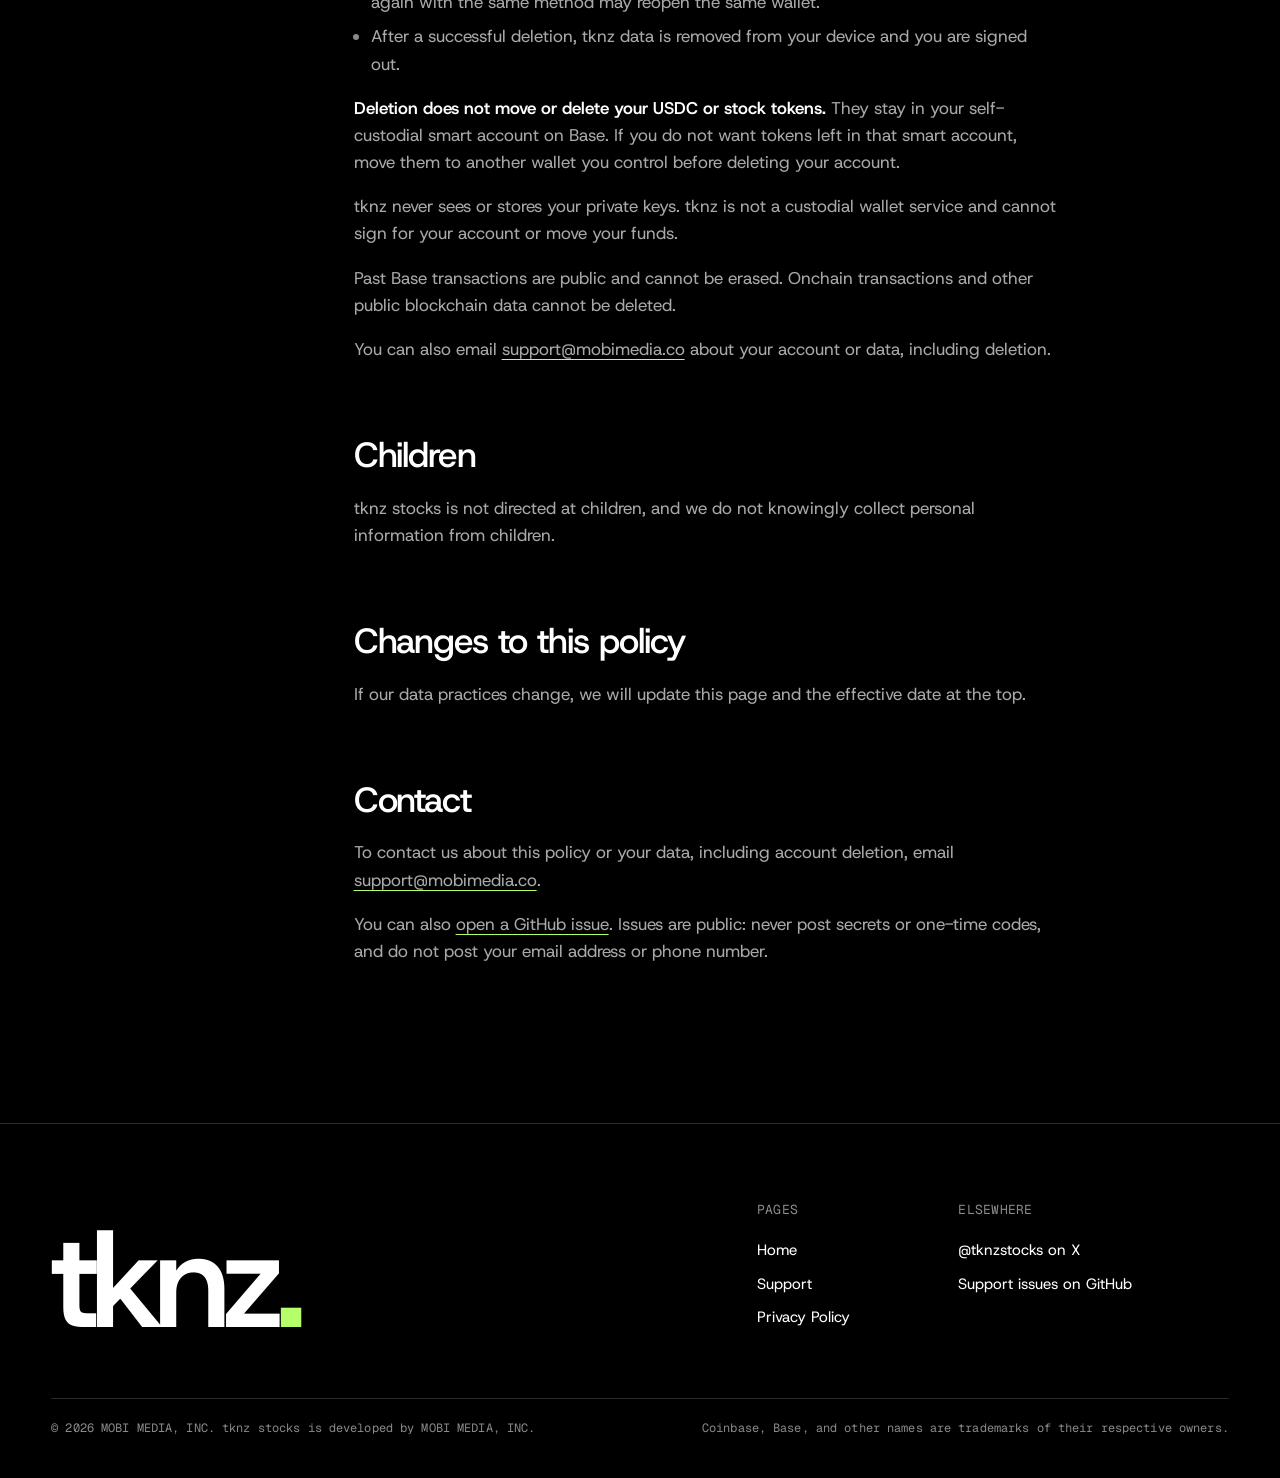
==== commit 614bc7ea: "Update privacy and support pages for in-app account deletion Co-Authored-By: Claude Opus 5.5 <norepl" ====
--- a/privacy/index.html
+++ b/privacy/index.html
@@ -6,8 +6,10 @@
   <title>Privacy Policy — tknz stocks</title>
   <meta name="description" content="Privacy Policy for the tknz stocks iOS app (com.tknz.stocks), operated by MOBI MEDIA, INC.">
   <meta name="theme-color" content="#000000">
+  <meta name="color-scheme" content="dark">
   <link rel="icon" type="image/png" href="../assets/tknz-app-icon-1024.png">
   <link rel="apple-touch-icon" href="../assets/tknz-app-icon-1024.png">
+  <link rel="preload" href="../assets/fonts/HostGrotesk-var.woff2" as="font" type="font/woff2" crossorigin>
   <link rel="stylesheet" href="../assets/site.css">
 </head>
 <body>
@@ -15,7 +17,7 @@
 
   <header class="site-header">
     <div class="wrap">
-      <a class="wordmark" href="../" aria-label="tknz stocks home">tknz<span class="dot" aria-hidden="true">.</span><span class="product">stocks</span></a>
+      <a class="wordmark" href="../" aria-label="tknz stocks home"><span class="wordmark-tknz">tknz<span class="dot" aria-hidden="true">.</span></span><span class="wordmark-product">stocks</span></a>
       <nav class="site-nav" aria-label="Primary">
         <ul>
           <li><a href="../">Home</a></li>
@@ -27,219 +29,246 @@
   </header>
 
   <main id="main" tabindex="-1">
-    <article class="wrap narrow">
-      <h1>Privacy Policy</h1>
-      <p><strong>Effective date:</strong> <time datetime="2026-11-18">November 18, 2026</time></p>
-
-      <p>This Privacy Policy explains what information the <strong>tknz stocks</strong> iOS app (bundle identifier <code>com.tknz.stocks</code>) collects, how it is used, and who it is shared with. The app is operated by <strong>MOBI MEDIA, INC.</strong> (“we”, “us”).</p>
-
-      <nav aria-label="On this page" class="card">
-        <p><strong>On this page</strong></p>
-        <ul>
-          <li><a href="#about">About the app</a></li>
-          <li><a href="#collected">Data we collect and why</a></li>
-          <li><a href="#not-collected">Data we do not collect</a></li>
-          <li><a href="#tracking">Tracking, analytics, and advertising</a></li>
-          <li><a href="#device">Data stored on your device</a></li>
-          <li><a href="#third-parties">Third-party services</a></li>
-          <li><a href="#blockchain">Public blockchain data</a></li>
-          <li><a href="#retention">Retention</a></li>
-          <li><a href="#deletion">Account deletion</a></li>
-          <li><a href="#children">Children</a></li>
-          <li><a href="#changes">Changes to this policy</a></li>
-          <li><a href="#contact">Contact</a></li>
-        </ul>
-      </nav>
-
-      <section aria-labelledby="about">
-        <h2 id="about">About the app</h2>
-        <p>tknz stocks lets you browse and hold Coinbase tokenized stocks (B20) on Base. You can view the public catalog without signing in. To trade, you sign in through Coinbase Developer Platform (CDP), which creates a Base smart account, and you can swap Base USDC for a tokenized stock when the eligibility gate clears.</p>
-        <p>Your smart account is self-custodial. tknz never sees or stores your private keys. tknz is not a custodial wallet service and cannot sign for your account or move your funds.</p>
-      </section>
-
-      <section aria-labelledby="collected">
-        <h2 id="collected">Data we collect and why</h2>
-        <p>All data listed below is used only for <strong>app functionality</strong>. We do not use any of it to track you.</p>
-        <div class="table-scroll" role="region" aria-labelledby="collected-caption" tabindex="0">
-          <table>
-            <caption id="collected-caption">Data types, whether they are collected, and how they are used</caption>
-            <thead>
-              <tr>
-                <th scope="col">Data type</th>
-                <th scope="col">Collected?</th>
-                <th scope="col">Linked to you?</th>
-                <th scope="col">Used for tracking?</th>
-                <th scope="col">Purpose</th>
-              </tr>
-            </thead>
-            <tbody>
-              <tr>
-                <th scope="row">Email address</th>
-                <td>Yes, if you sign in with email</td>
-                <td>Yes</td>
-                <td>No</td>
-                <td>App functionality — sign-in through CDP</td>
-              </tr>
-              <tr>
-                <th scope="row">Phone number</th>
-                <td>Yes, if you sign in with SMS</td>
-                <td>Yes</td>
-                <td>No</td>
-                <td>App functionality — sign-in through CDP</td>
-              </tr>
-              <tr>
-                <th scope="row">Name</th>
-                <td>Possibly, from your Google or Apple profile when you sign in with Google or Apple through CDP</td>
-                <td>Yes</td>
-                <td>No</td>
-                <td>App functionality — sign-in through CDP</td>
-              </tr>
-              <tr>
-                <th scope="row">User ID</th>
-                <td>Yes — CDP user and wallet identifiers, including your smart account address</td>
-                <td>Yes</td>
-                <td>No</td>
-                <td>App functionality</td>
-              </tr>
-              <tr>
-                <th scope="row">Device ID</th>
-                <td>Possibly, through the CDP or Expo software development kits (SDKs)</td>
-                <td>May be linked if tied to your account</td>
-                <td>No first-party tracking</td>
-                <td>App functionality</td>
-              </tr>
-              <tr>
-                <th scope="row">Coarse location</th>
-                <td>Yes — your country, derived from your IP address only. Not GPS and not precise location.</td>
-                <td>No</td>
-                <td>No</td>
-                <td>App functionality — eligibility gate only</td>
-              </tr>
-              <tr>
-                <th scope="row">Product interaction</th>
-                <td>We do not collect it. CDP analytics are disabled in the app’s configuration.</td>
-                <td>—</td>
-                <td>No</td>
-                <td>—</td>
-              </tr>
-              <tr>
-                <th scope="row">Other financial info / purchase history</th>
-                <td>Yes — wallet balances, swap amounts, and transaction hashes</td>
-                <td>Yes</td>
-                <td>No</td>
-                <td>App functionality</td>
-              </tr>
-              <tr>
-                <th scope="row">Crash data</th>
-                <td>No. The app does not include a first-party crash-reporting SDK.</td>
-                <td>—</td>
-                <td>—</td>
-                <td>—</td>
-              </tr>
-              <tr>
-                <th scope="row">Advertising data</th>
-                <td>No. The app does not include an advertising SDK.</td>
-                <td>—</td>
-                <td>—</td>
-                <td>—</td>
-              </tr>
-            </tbody>
-          </table>
+    <article>
+      <header class="wrap grid page-head">
+        <p class="label page-eyebrow">Legal</p>
+        <div class="page-title">
+          <h1>Privacy Policy</h1>
+          <p class="mono muted"><strong>Effective date:</strong> <time datetime="2026-11-18">November 18, 2026</time></p>
         </div>
-        <p><strong>About Device ID and product interaction:</strong> third-party SDKs used by the app (CDP and Expo) can collect some data at the native level. We will re-check the Device ID and product-interaction entries against the privacy reports for those SDKs once the first iOS build is produced, and update this policy if they show anything different.</p>
-        <p><strong>About eligibility:</strong> to decide whether you can open a buy path, the app looks up the country for your IP address (using Cloudflare, falling back to GeoJS) and may also read the region setting on your device. This is used only for the eligibility gate.</p>
-      </section>
-
-      <section aria-labelledby="not-collected">
-        <h2 id="not-collected">Data we do not collect</h2>
-        <p>The app does not collect precise location, health data, contacts, photos, browsing history, advertising data, or other sensitive information.</p>
-      </section>
-
-      <section aria-labelledby="tracking">
-        <h2 id="tracking">Tracking, analytics, and advertising</h2>
-        <ul>
-          <li>We do not use your data to track you across other companies’ apps and websites for advertising.</li>
-          <li>The app does not use Apple’s App Tracking Transparency prompt or the advertising identifier (IDFA).</li>
-          <li>We do not run first-party analytics.</li>
-          <li>The app does not include AdMob, Firebase, Sentry, Segment, Amplitude, AppsFlyer, Branch, or CloudKit, and it has no in-app purchases.</li>
-        </ul>
-        <p>If a third-party SDK used by the app is later found to track users across apps and websites, we will update this policy.</p>
-      </section>
-
-      <section aria-labelledby="device">
-        <h2 id="device">Data stored on your device</h2>
-        <ul>
-          <li><strong>In-progress swap record.</strong> While a swap is in progress, the app may store a record of it on your device so the attempt stays visible across app restarts.</li>
-          <li><strong>Sign-in session.</strong> CDP session secrets are expected to be stored in your device’s secure storage by the CDP SDK.</li>
-        </ul>
-      </section>
-
-      <section aria-labelledby="third-parties">
-        <h2 id="third-parties">Third-party services</h2>
-        <p>The app connects to the following services. When your device contacts them, they receive standard network information such as your IP address. Their handling of data is governed by their own privacy policies.</p>
-        <ul>
-          <li><strong>Coinbase Developer Platform (CDP)</strong> — sign-in (email, SMS, Google, Apple), smart account creation, and trades. See the <a href="https://www.coinbase.com/legal/privacy">Coinbase Privacy Policy</a>.</li>
-          <li><strong>Coinbase Tokenized Stocks API</strong> — the public catalog of tokenized stocks. See the <a href="https://www.coinbase.com/legal/privacy">Coinbase Privacy Policy</a>.</li>
-          <li><strong>Cloudflare</strong> — IP-to-country lookup for the eligibility gate only. See the <a href="https://www.cloudflare.com/privacypolicy/">Cloudflare Privacy Policy</a>.</li>
-          <li><strong>GeoJS</strong> — fallback IP-to-country lookup for the eligibility gate only.</li>
-          <li><strong>Base RPC</strong> (<code>mainnet.base.org</code>) — reading balances and other data from the Base blockchain.</li>
-          <li><strong>Basescan</strong> — a block explorer. The app may link you out to Basescan to view a contract or transaction; that site is governed by its own policies.</li>
-        </ul>
-        <p>Google or Apple may also process data when you choose to sign in with them, under their own policies.</p>
-      </section>
-
-      <section aria-labelledby="blockchain">
-        <h2 id="blockchain">Public blockchain data</h2>
-        <p>Trades settle onchain on Base. Your smart account address, balances, and transactions (including the 0.15% tknz fee transfer) are recorded on a public blockchain and are visible to anyone. We cannot change or delete blockchain records.</p>
-      </section>
-
-      <section aria-labelledby="retention">
-        <h2 id="retention">Retention</h2>
-        <p>Sign-in data (such as your email address or phone number) and account data are held by Coinbase Developer Platform. We do not set CDP’s retention periods; please consult Coinbase’s privacy policy for how long CDP keeps this data.</p>
-        <p>Signing out ends your session in the app. We have not independently verified how third-party SDKs used by the app retain data on your device after the app is uninstalled. Neither signing out nor uninstalling deletes your account. To delete it, use <strong>Delete account</strong> in the app — see <a href="#deletion">Account deletion</a>.</p>
-      </section>
-
-      <section aria-labelledby="deletion">
-        <h2 id="deletion">Account deletion</h2>
-        <p>You can delete your account in the app. Open the <strong>Account</strong> screen, choose <strong>Delete account</strong>, and confirm by typing <strong>DELETE</strong>. The app then sends the deletion request to our server with a POST to <code>https://api.tknzstocks.com/v1/account-deletion</code>.</p>
-        <p>When you delete your account:</p>
-        <ul>
-          <li>Our server verifies your signed-in Coinbase Developer Platform (CDP) session, revokes any delegated access tknz has to your wallet, and deletes the tknz account data we hold for your account.</li>
-          <li>We record a request for tknz to have Coinbase remove your CDP sign-in record. CDP does not offer an instant delete for this record, so the request is processed by tknz with Coinbase and is not instant. Until Coinbase removes the CDP sign-in record, signing in again with the same method may reopen the same wallet.</li>
-          <li>After a successful deletion, tknz data is removed from your device and you are signed out.</li>
-        </ul>
-        <p><strong>Deletion does not move or delete your USDC or stock tokens.</strong> They stay in your self-custodial smart account on Base. If you do not want tokens left in that smart account, move them to another wallet you control before deleting your account.</p>
-        <p>tknz never sees or stores your private keys. tknz is not a custodial wallet service and cannot sign for your account or move your funds.</p>
-        <p>Past Base transactions are public and cannot be erased. Onchain transactions and other public blockchain data cannot be deleted.</p>
-        <p>You can also email <a href="mailto:support@mobimedia.co">support@mobimedia.co</a> about your account or data, including deletion.</p>
-      </section>
-
-      <section aria-labelledby="children">
-        <h2 id="children">Children</h2>
-        <p>tknz stocks is not directed at children, and we do not knowingly collect personal information from children.</p>
-      </section>
-
-      <section aria-labelledby="changes">
-        <h2 id="changes">Changes to this policy</h2>
-        <p>If our data practices change, we will update this page and the effective date at the top.</p>
-      </section>
-
-      <section aria-labelledby="contact">
-        <h2 id="contact">Contact</h2>
-        <p>To contact us about this policy or your data, including account deletion, email <a href="mailto:support@mobimedia.co">support@mobimedia.co</a>.</p>
-        <p>You can also <a href="https://github.com/retroservices1121/tknz-stocks-site/issues">open a GitHub issue</a>. Issues are public: never post secrets or one-time codes, and do not post your email address or phone number.</p>
-      </section>
+      </header>
+
+      <div class="wrap grid page-body">
+        <aside class="page-aside">
+          <nav class="toc" aria-labelledby="toc-title">
+            <p class="label" id="toc-title"><strong>On this page</strong></p>
+            <ol>
+            <li><a href="#about">About the app</a></li>
+            <li><a href="#collected">Data we collect and why</a></li>
+            <li><a href="#not-collected">Data we do not collect</a></li>
+            <li><a href="#tracking">Tracking, analytics, and advertising</a></li>
+            <li><a href="#device">Data stored on your device</a></li>
+            <li><a href="#third-parties">Third-party services</a></li>
+            <li><a href="#blockchain">Public blockchain data</a></li>
+            <li><a href="#retention">Retention</a></li>
+            <li><a href="#deletion">Account deletion</a></li>
+            <li><a href="#children">Children</a></li>
+            <li><a href="#changes">Changes to this policy</a></li>
+            <li><a href="#contact">Contact</a></li>
+            </ol>
+          </nav>
+        </aside>
+
+        <div class="page-main prose">
+          <p class="intro">This Privacy Policy explains what information the <strong>tknz stocks</strong> iOS app (bundle identifier <code>com.tknz.stocks</code>) collects, how it is used, and who it is shared with. The app is operated by <strong>MOBI MEDIA, INC.</strong> (“we”, “us”).</p>
+
+        <section aria-labelledby="about">
+          <h2 id="about">About the app</h2>
+          <p>tknz stocks lets you browse and hold Coinbase tokenized stocks (B20) on Base. You can view the public catalog without signing in. To trade, you sign in through Coinbase Developer Platform (CDP), which creates a Base smart account, and you can swap Base USDC for a tokenized stock when the eligibility gate clears.</p>
+          <p>Your smart account is self-custodial. tknz never sees or stores your private keys. tknz is not a custodial wallet service and cannot sign for your account or move your funds.</p>
+        </section>
+
+        <section aria-labelledby="collected">
+          <h2 id="collected">Data we collect and why</h2>
+          <p>All data listed below is used only for <strong>app functionality</strong>. We do not use any of it to track you.</p>
+          <div class="table-scroll" role="region" aria-labelledby="collected-caption" tabindex="0">
+            <table>
+              <caption id="collected-caption">Data types, whether they are collected, and how they are used</caption>
+              <thead>
+                <tr>
+                  <th scope="col">Data type</th>
+                  <th scope="col">Collected?</th>
+                  <th scope="col">Linked to you?</th>
+                  <th scope="col">Used for tracking?</th>
+                  <th scope="col">Purpose</th>
+                </tr>
+              </thead>
+              <tbody>
+                <tr>
+                  <th scope="row">Email address</th>
+                  <td>Yes, if you sign in with email</td>
+                  <td>Yes</td>
+                  <td>No</td>
+                  <td>App functionality — sign-in through CDP</td>
+                </tr>
+                <tr>
+                  <th scope="row">Phone number</th>
+                  <td>Yes, if you sign in with SMS</td>
+                  <td>Yes</td>
+                  <td>No</td>
+                  <td>App functionality — sign-in through CDP</td>
+                </tr>
+                <tr>
+                  <th scope="row">Name</th>
+                  <td>Possibly, from your Google or Apple profile when you sign in with Google or Apple through CDP</td>
+                  <td>Yes</td>
+                  <td>No</td>
+                  <td>App functionality — sign-in through CDP</td>
+                </tr>
+                <tr>
+                  <th scope="row">User ID</th>
+                  <td>Yes — CDP user and wallet identifiers, including your smart account address</td>
+                  <td>Yes</td>
+                  <td>No</td>
+                  <td>App functionality</td>
+                </tr>
+                <tr>
+                  <th scope="row">Device ID</th>
+                  <td>Possibly, through the CDP or Expo software development kits (SDKs)</td>
+                  <td>May be linked if tied to your account</td>
+                  <td>No first-party tracking</td>
+                  <td>App functionality</td>
+                </tr>
+                <tr>
+                  <th scope="row">Coarse location</th>
+                  <td>Yes — your country, derived from your IP address only. Not GPS and not precise location.</td>
+                  <td>No</td>
+                  <td>No</td>
+                  <td>App functionality — eligibility gate only</td>
+                </tr>
+                <tr>
+                  <th scope="row">Product interaction</th>
+                  <td>We do not collect it. CDP analytics are disabled in the app’s configuration.</td>
+                  <td>—</td>
+                  <td>No</td>
+                  <td>—</td>
+                </tr>
+                <tr>
+                  <th scope="row">Other financial info / purchase history</th>
+                  <td>Yes — wallet balances, swap amounts, and transaction hashes</td>
+                  <td>Yes</td>
+                  <td>No</td>
+                  <td>App functionality</td>
+                </tr>
+                <tr>
+                  <th scope="row">Crash data</th>
+                  <td>No. The app does not include a first-party crash-reporting SDK.</td>
+                  <td>—</td>
+                  <td>—</td>
+                  <td>—</td>
+                </tr>
+                <tr>
+                  <th scope="row">Advertising data</th>
+                  <td>No. The app does not include an advertising SDK.</td>
+                  <td>—</td>
+                  <td>—</td>
+                  <td>—</td>
+                </tr>
+              </tbody>
+            </table>
+          </div>
+          <p><strong>About Device ID and product interaction:</strong> third-party SDKs used by the app (CDP and Expo) can collect some data at the native level. We will re-check the Device ID and product-interaction entries against the privacy reports for those SDKs once the first iOS build is produced, and update this policy if they show anything different.</p>
+          <p><strong>About eligibility:</strong> to decide whether you can open a buy path, the app looks up the country for your IP address (using Cloudflare, falling back to GeoJS) and may also read the region setting on your device. This is used only for the eligibility gate.</p>
+        </section>
+
+        <section aria-labelledby="not-collected">
+          <h2 id="not-collected">Data we do not collect</h2>
+          <p>The app does not collect precise location, health data, contacts, photos, browsing history, advertising data, or other sensitive information.</p>
+        </section>
+
+        <section aria-labelledby="tracking">
+          <h2 id="tracking">Tracking, analytics, and advertising</h2>
+          <ul>
+            <li>We do not use your data to track you across other companies’ apps and websites for advertising.</li>
+            <li>The app does not use Apple’s App Tracking Transparency prompt or the advertising identifier (IDFA).</li>
+            <li>We do not run first-party analytics.</li>
+            <li>The app does not include AdMob, Firebase, Sentry, Segment, Amplitude, AppsFlyer, Branch, or CloudKit, and it has no in-app purchases.</li>
+          </ul>
+          <p>If a third-party SDK used by the app is later found to track users across apps and websites, we will update this policy.</p>
+        </section>
+
+        <section aria-labelledby="device">
+          <h2 id="device">Data stored on your device</h2>
+          <ul>
+            <li><strong>In-progress swap record.</strong> While a swap is in progress, the app may store a record of it on your device so the attempt stays visible across app restarts.</li>
+            <li><strong>Sign-in session.</strong> CDP session secrets are expected to be stored in your device’s secure storage by the CDP SDK.</li>
+          </ul>
+        </section>
+
+        <section aria-labelledby="third-parties">
+          <h2 id="third-parties">Third-party services</h2>
+          <p>The app connects to the following services. When your device contacts them, they receive standard network information such as your IP address. Their handling of data is governed by their own privacy policies.</p>
+          <ul>
+            <li><strong>Coinbase Developer Platform (CDP)</strong> — sign-in (email, SMS, Google, Apple), smart account creation, and trades. See the <a href="https://www.coinbase.com/legal/privacy">Coinbase Privacy Policy</a>.</li>
+            <li><strong>Coinbase Tokenized Stocks API</strong> — the public catalog of tokenized stocks. See the <a href="https://www.coinbase.com/legal/privacy">Coinbase Privacy Policy</a>.</li>
+            <li><strong>Cloudflare</strong> — IP-to-country lookup for the eligibility gate only. See the <a href="https://www.cloudflare.com/privacypolicy/">Cloudflare Privacy Policy</a>.</li>
+            <li><strong>GeoJS</strong> — fallback IP-to-country lookup for the eligibility gate only.</li>
+            <li><strong>Base RPC</strong> (<code>mainnet.base.org</code>) — reading balances and other data from the Base blockchain.</li>
+            <li><strong>Basescan</strong> — a block explorer. The app may link you out to Basescan to view a contract or transaction; that site is governed by its own policies.</li>
+          </ul>
+          <p>Google or Apple may also process data when you choose to sign in with them, under their own policies.</p>
+        </section>
+
+        <section aria-labelledby="blockchain">
+          <h2 id="blockchain">Public blockchain data</h2>
+          <p>Trades settle onchain on Base. Your smart account address, balances, and transactions (including the 0.15% tknz fee transfer) are recorded on a public blockchain and are visible to anyone. We cannot change or delete blockchain records.</p>
+        </section>
+
+        <section aria-labelledby="retention">
+          <h2 id="retention">Retention</h2>
+          <p>Sign-in data (such as your email address or phone number) and account data are held by Coinbase Developer Platform. We do not set CDP’s retention periods; please consult Coinbase’s privacy policy for how long CDP keeps this data.</p>
+          <p>Signing out ends your session in the app. We have not independently verified how third-party SDKs used by the app retain data on your device after the app is uninstalled. Neither signing out nor uninstalling deletes your account. To delete it, use <strong>Delete account</strong> in the app — see <a href="#deletion">Account deletion</a>.</p>
+        </section>
+
+        <section aria-labelledby="deletion">
+          <h2 id="deletion">Account deletion</h2>
+          <p>You can delete your account in the app. Open the <strong>Account</strong> screen, choose <strong>Delete account</strong>, and confirm by typing <strong>DELETE</strong>. The app then sends the deletion request to our server with a POST to <code>https://api.tknzstocks.com/v1/account-deletion</code>.</p>
+          <p>When you delete your account:</p>
+          <ul>
+            <li>Our server verifies your signed-in Coinbase Developer Platform (CDP) session, revokes any delegated access tknz has to your wallet, and deletes the tknz account data we hold for your account.</li>
+            <li>We record a request for tknz to have Coinbase remove your CDP sign-in record. CDP does not offer an instant delete for this record, so the request is processed by tknz with Coinbase and is not instant. Until Coinbase removes the CDP sign-in record, signing in again with the same method may reopen the same wallet.</li>
+            <li>After a successful deletion, tknz data is removed from your device and you are signed out.</li>
+          </ul>
+          <p><strong>Deletion does not move or delete your USDC or stock tokens.</strong> They stay in your self-custodial smart account on Base. If you do not want tokens left in that smart account, move them to another wallet you control before deleting your account.</p>
+          <p>tknz never sees or stores your private keys. tknz is not a custodial wallet service and cannot sign for your account or move your funds.</p>
+          <p>Past Base transactions are public and cannot be erased. Onchain transactions and other public blockchain data cannot be deleted.</p>
+          <p>You can also email <a href="mailto:support@mobimedia.co">support@mobimedia.co</a> about your account or data, including deletion.</p>
+        </section>
+
+        <section aria-labelledby="children">
+          <h2 id="children">Children</h2>
+          <p>tknz stocks is not directed at children, and we do not knowingly collect personal information from children.</p>
+        </section>
+
+        <section aria-labelledby="changes">
+          <h2 id="changes">Changes to this policy</h2>
+          <p>If our data practices change, we will update this page and the effective date at the top.</p>
+        </section>
+
+        <section aria-labelledby="contact">
+          <h2 id="contact">Contact</h2>
+          <p>To contact us about this policy or your data, including account deletion, email <a href="mailto:support@mobimedia.co">support@mobimedia.co</a>.</p>
+          <p>You can also <a href="https://github.com/retroservices1121/tknz-stocks-site/issues">open a GitHub issue</a>. Issues are public: never post secrets or one-time codes, and do not post your email address or phone number.</p>
+        </section>
+        </div>
+      </div>
     </article>
   </main>
 
   <footer class="site-footer">
     <div class="wrap">
-      <ul>
-        <li><a href="../">Home</a></li>
-        <li><a href="../support/">Support</a></li>
-        <li><a href="https://x.com/tknzstocks">@tknzstocks on X</a></li>
-      </ul>
-      <p>© 2026 MOBI MEDIA, INC.</p>
+      <div class="grid footer-grid">
+        <p class="footer-mark" aria-hidden="true">tknz<span class="dot">.</span></p>
+        <nav class="footer-col footer-col--a" aria-labelledby="footer-pages">
+          <h2 class="label" id="footer-pages">Pages</h2>
+          <ul>
+            <li><a href="../">Home</a></li>
+            <li><a href="../support/">Support</a></li>
+            <li><a href="../privacy/">Privacy Policy</a></li>
+          </ul>
+        </nav>
+        <div class="footer-col footer-col--b">
+          <h2 class="label">Elsewhere</h2>
+          <ul>
+            <li><a href="https://x.com/tknzstocks">@tknzstocks on X</a></li>
+            <li><a href="https://github.com/retroservices1121/tknz-stocks-site/issues">Support issues on GitHub</a></li>
+          </ul>
+        </div>
+      </div>
+      <div class="footer-legal">
+        <p>© 2026 MOBI MEDIA, INC. tknz stocks is developed by MOBI MEDIA, INC.</p>
+        <p>Coinbase, Base, and other names are trademarks of their respective owners.</p>
+      </div>
     </div>
   </footer>
 </body>
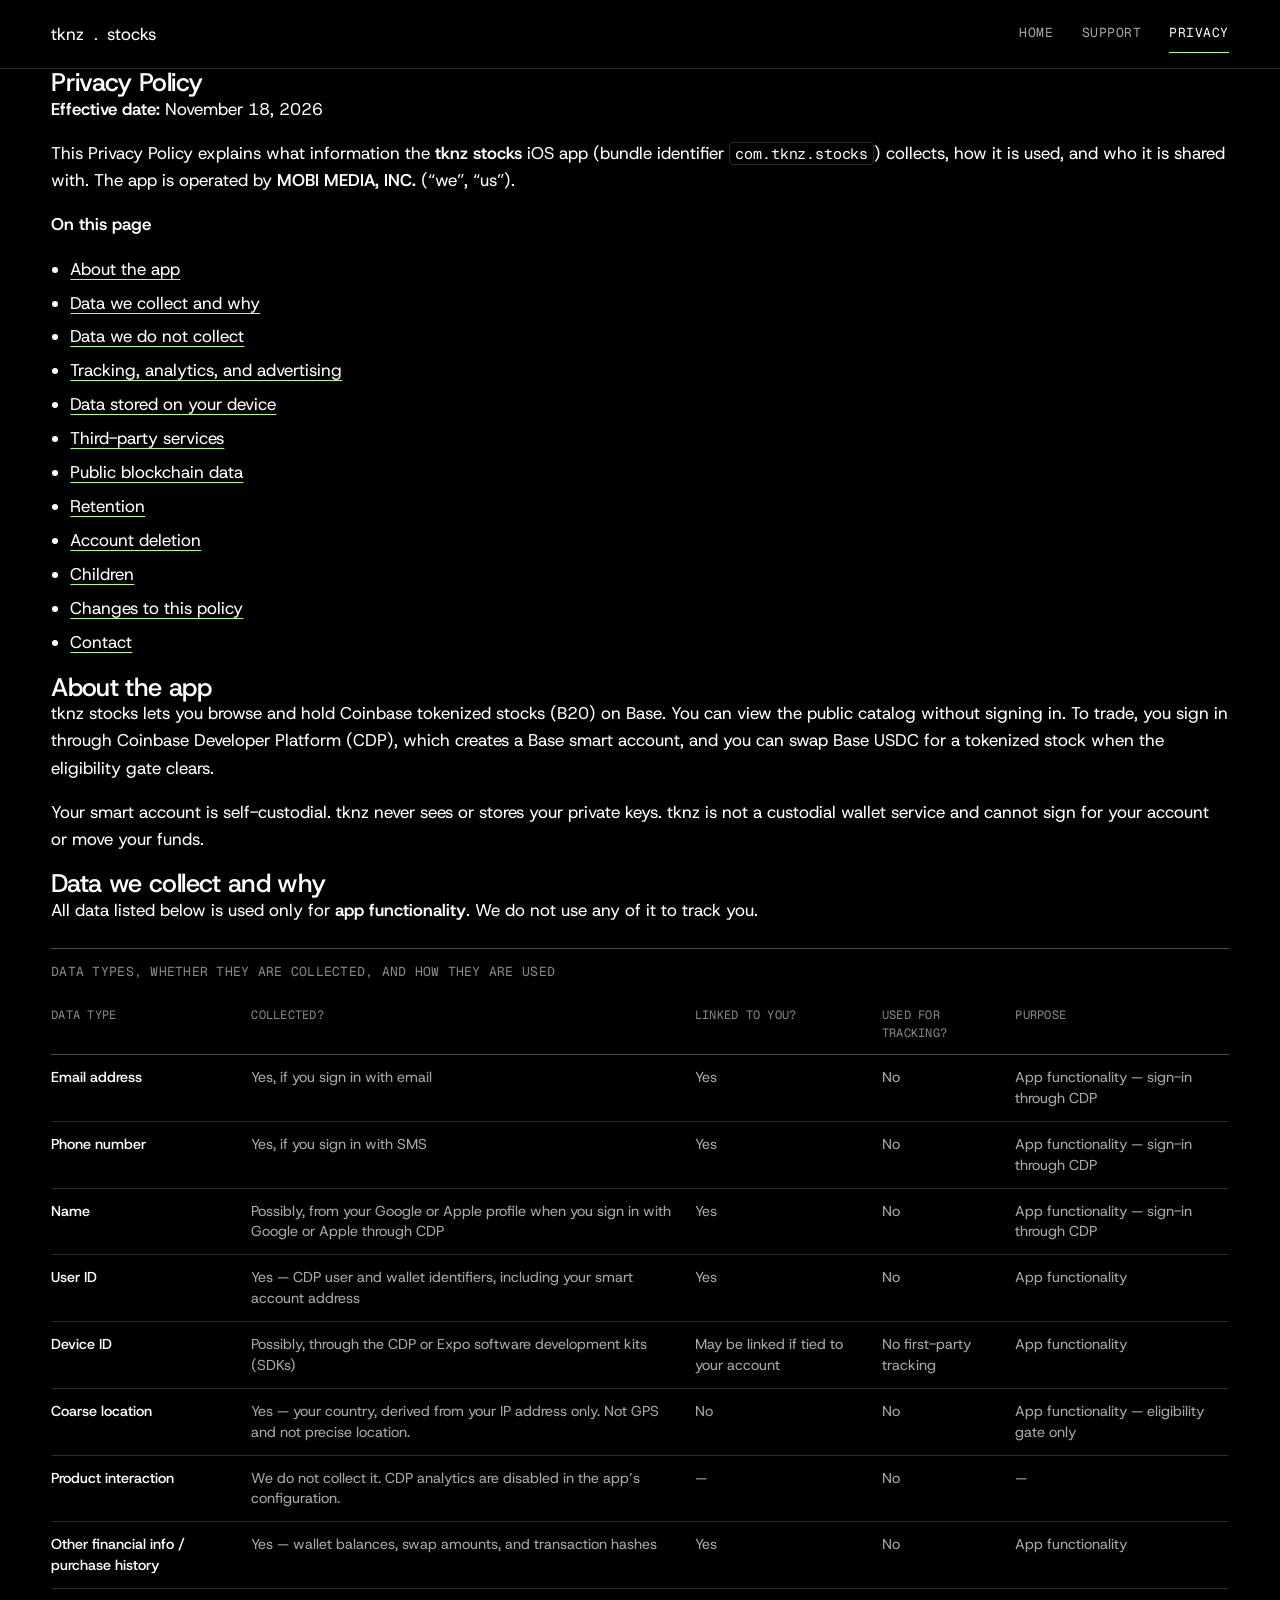
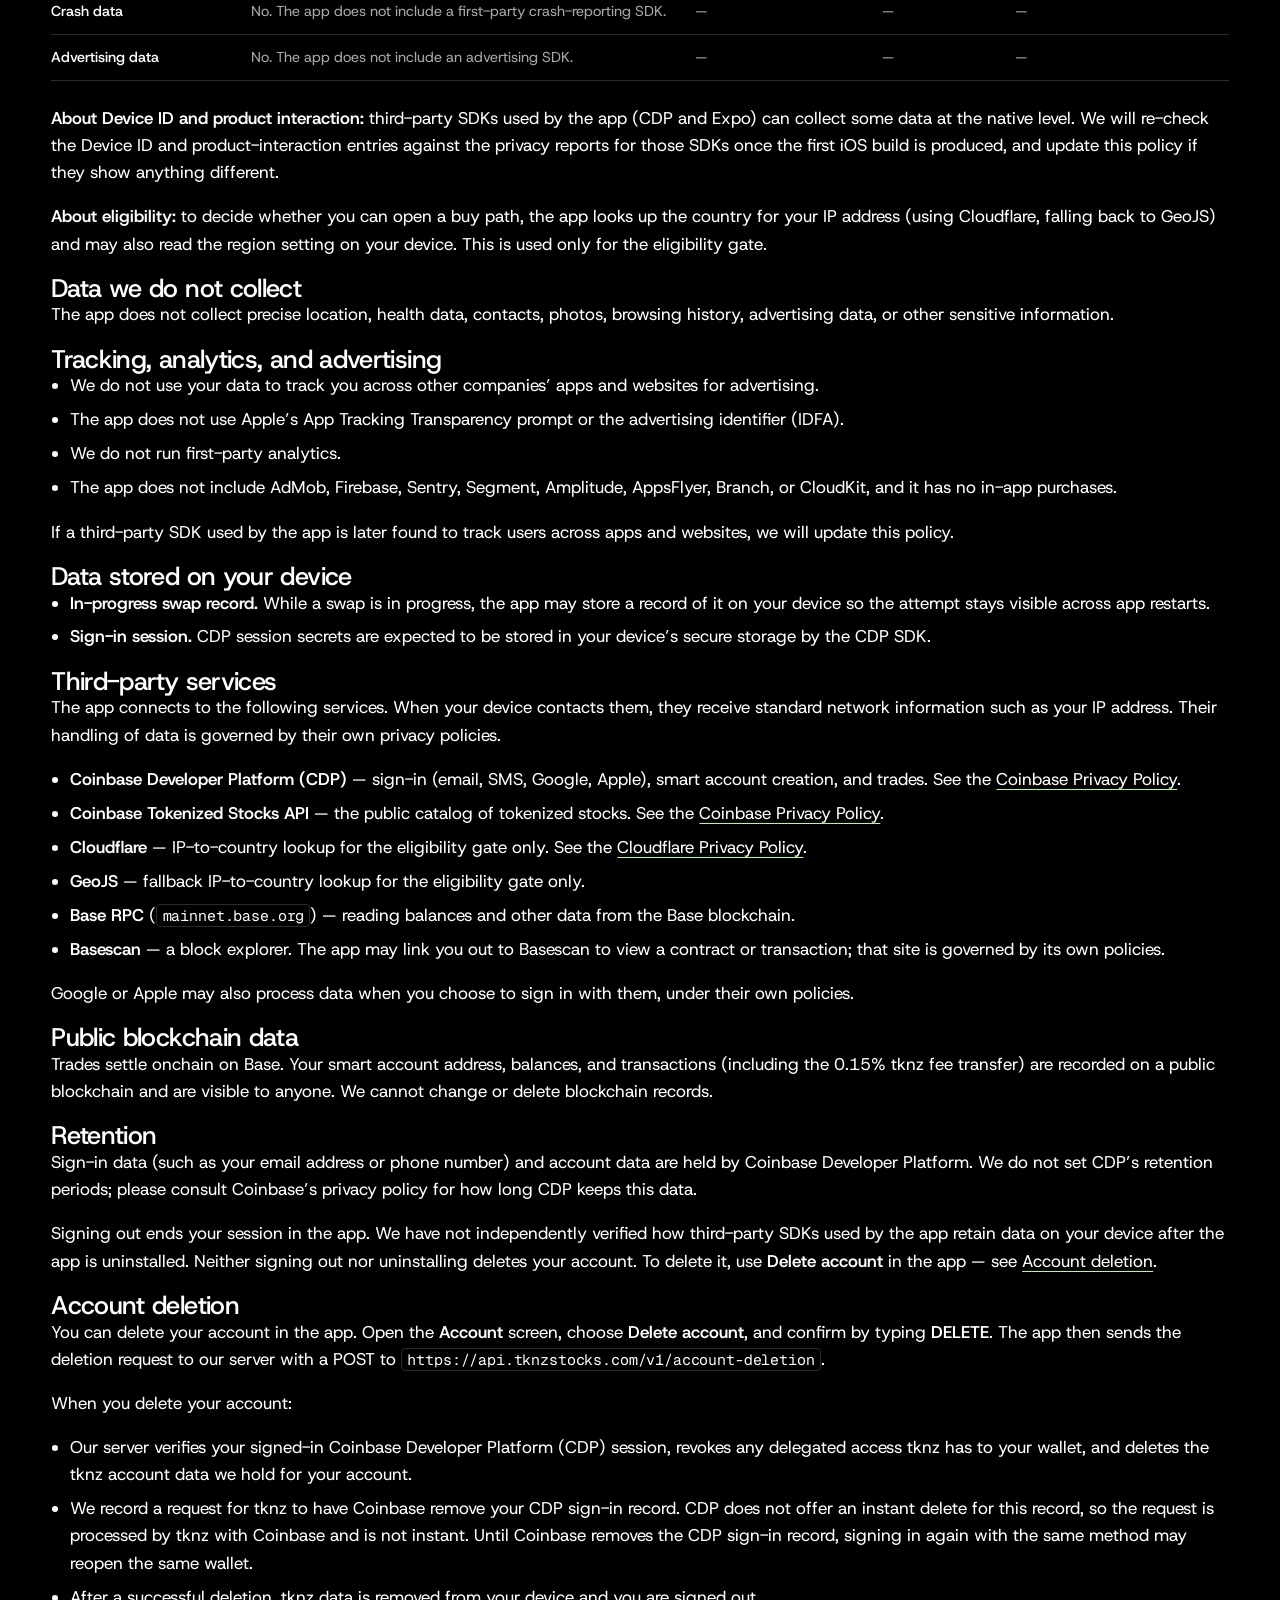
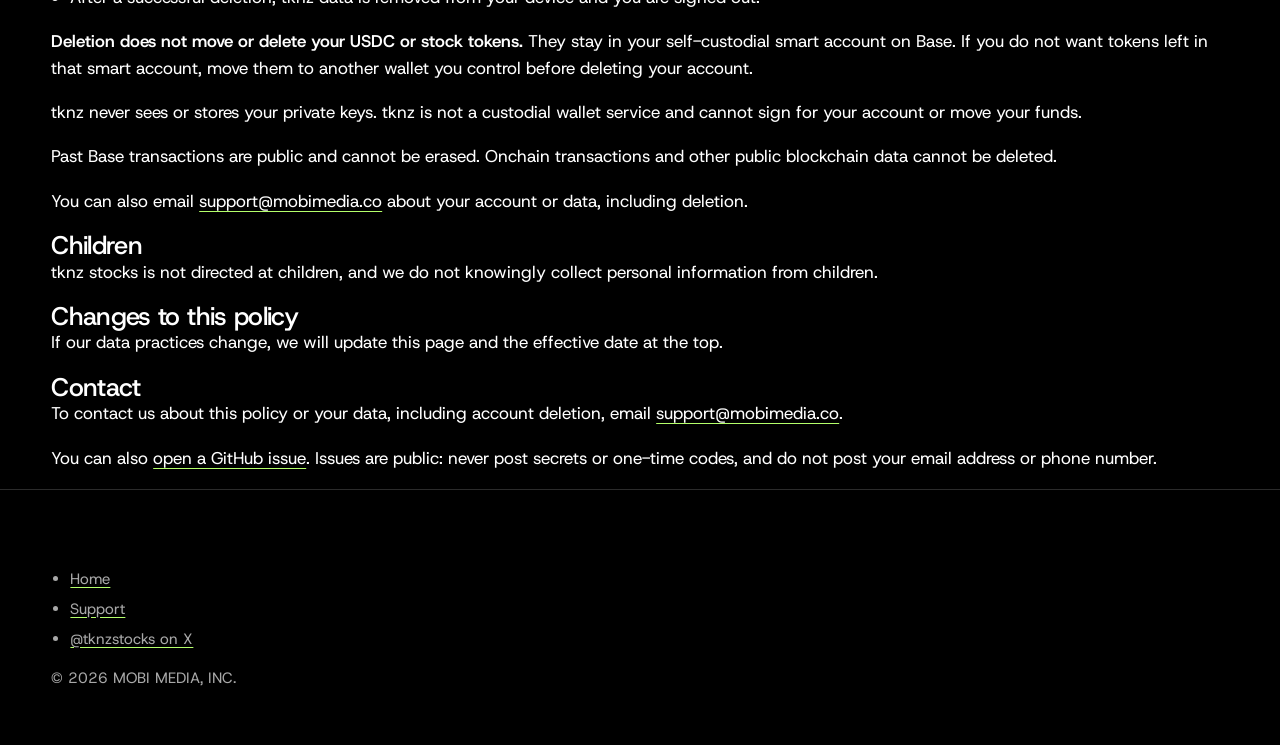
==== commit 2bcd5258: "Update privacy and support pages for in-app account deletion (#4) * Update privacy and support pages" ====
--- a/privacy/index.html
+++ b/privacy/index.html
@@ -6,10 +6,8 @@
   <title>Privacy Policy — tknz stocks</title>
   <meta name="description" content="Privacy Policy for the tknz stocks iOS app (com.tknz.stocks), operated by MOBI MEDIA, INC.">
   <meta name="theme-color" content="#000000">
-  <meta name="color-scheme" content="dark">
   <link rel="icon" type="image/png" href="../assets/tknz-app-icon-1024.png">
   <link rel="apple-touch-icon" href="../assets/tknz-app-icon-1024.png">
-  <link rel="preload" href="../assets/fonts/HostGrotesk-var.woff2" as="font" type="font/woff2" crossorigin>
   <link rel="stylesheet" href="../assets/site.css">
 </head>
 <body>
@@ -17,7 +15,7 @@
 
   <header class="site-header">
     <div class="wrap">
-      <a class="wordmark" href="../" aria-label="tknz stocks home"><span class="wordmark-tknz">tknz<span class="dot" aria-hidden="true">.</span></span><span class="wordmark-product">stocks</span></a>
+      <a class="wordmark" href="../" aria-label="tknz stocks home">tknz<span class="dot" aria-hidden="true">.</span><span class="product">stocks</span></a>
       <nav class="site-nav" aria-label="Primary">
         <ul>
           <li><a href="../">Home</a></li>
@@ -29,246 +27,219 @@
   </header>
 
   <main id="main" tabindex="-1">
-    <article>
-      <header class="wrap grid page-head">
-        <p class="label page-eyebrow">Legal</p>
-        <div class="page-title">
-          <h1>Privacy Policy</h1>
-          <p class="mono muted"><strong>Effective date:</strong> <time datetime="2026-11-18">November 18, 2026</time></p>
+    <article class="wrap narrow">
+      <h1>Privacy Policy</h1>
+      <p><strong>Effective date:</strong> <time datetime="2026-11-18">November 18, 2026</time></p>
+
+      <p>This Privacy Policy explains what information the <strong>tknz stocks</strong> iOS app (bundle identifier <code>com.tknz.stocks</code>) collects, how it is used, and who it is shared with. The app is operated by <strong>MOBI MEDIA, INC.</strong> (“we”, “us”).</p>
+
+      <nav aria-label="On this page" class="card">
+        <p><strong>On this page</strong></p>
+        <ul>
+          <li><a href="#about">About the app</a></li>
+          <li><a href="#collected">Data we collect and why</a></li>
+          <li><a href="#not-collected">Data we do not collect</a></li>
+          <li><a href="#tracking">Tracking, analytics, and advertising</a></li>
+          <li><a href="#device">Data stored on your device</a></li>
+          <li><a href="#third-parties">Third-party services</a></li>
+          <li><a href="#blockchain">Public blockchain data</a></li>
+          <li><a href="#retention">Retention</a></li>
+          <li><a href="#deletion">Account deletion</a></li>
+          <li><a href="#children">Children</a></li>
+          <li><a href="#changes">Changes to this policy</a></li>
+          <li><a href="#contact">Contact</a></li>
+        </ul>
+      </nav>
+
+      <section aria-labelledby="about">
+        <h2 id="about">About the app</h2>
+        <p>tknz stocks lets you browse and hold Coinbase tokenized stocks (B20) on Base. You can view the public catalog without signing in. To trade, you sign in through Coinbase Developer Platform (CDP), which creates a Base smart account, and you can swap Base USDC for a tokenized stock when the eligibility gate clears.</p>
+        <p>Your smart account is self-custodial. tknz never sees or stores your private keys. tknz is not a custodial wallet service and cannot sign for your account or move your funds.</p>
+      </section>
+
+      <section aria-labelledby="collected">
+        <h2 id="collected">Data we collect and why</h2>
+        <p>All data listed below is used only for <strong>app functionality</strong>. We do not use any of it to track you.</p>
+        <div class="table-scroll" role="region" aria-labelledby="collected-caption" tabindex="0">
+          <table>
+            <caption id="collected-caption">Data types, whether they are collected, and how they are used</caption>
+            <thead>
+              <tr>
+                <th scope="col">Data type</th>
+                <th scope="col">Collected?</th>
+                <th scope="col">Linked to you?</th>
+                <th scope="col">Used for tracking?</th>
+                <th scope="col">Purpose</th>
+              </tr>
+            </thead>
+            <tbody>
+              <tr>
+                <th scope="row">Email address</th>
+                <td>Yes, if you sign in with email</td>
+                <td>Yes</td>
+                <td>No</td>
+                <td>App functionality — sign-in through CDP</td>
+              </tr>
+              <tr>
+                <th scope="row">Phone number</th>
+                <td>Yes, if you sign in with SMS</td>
+                <td>Yes</td>
+                <td>No</td>
+                <td>App functionality — sign-in through CDP</td>
+              </tr>
+              <tr>
+                <th scope="row">Name</th>
+                <td>Possibly, from your Google or Apple profile when you sign in with Google or Apple through CDP</td>
+                <td>Yes</td>
+                <td>No</td>
+                <td>App functionality — sign-in through CDP</td>
+              </tr>
+              <tr>
+                <th scope="row">User ID</th>
+                <td>Yes — CDP user and wallet identifiers, including your smart account address</td>
+                <td>Yes</td>
+                <td>No</td>
+                <td>App functionality</td>
+              </tr>
+              <tr>
+                <th scope="row">Device ID</th>
+                <td>Possibly, through the CDP or Expo software development kits (SDKs)</td>
+                <td>May be linked if tied to your account</td>
+                <td>No first-party tracking</td>
+                <td>App functionality</td>
+              </tr>
+              <tr>
+                <th scope="row">Coarse location</th>
+                <td>Yes — your country, derived from your IP address only. Not GPS and not precise location.</td>
+                <td>No</td>
+                <td>No</td>
+                <td>App functionality — eligibility gate only</td>
+              </tr>
+              <tr>
+                <th scope="row">Product interaction</th>
+                <td>We do not collect it. CDP analytics are disabled in the app’s configuration.</td>
+                <td>—</td>
+                <td>No</td>
+                <td>—</td>
+              </tr>
+              <tr>
+                <th scope="row">Other financial info / purchase history</th>
+                <td>Yes — wallet balances, swap amounts, and transaction hashes</td>
+                <td>Yes</td>
+                <td>No</td>
+                <td>App functionality</td>
+              </tr>
+              <tr>
+                <th scope="row">Crash data</th>
+                <td>No. The app does not include a first-party crash-reporting SDK.</td>
+                <td>—</td>
+                <td>—</td>
+                <td>—</td>
+              </tr>
+              <tr>
+                <th scope="row">Advertising data</th>
+                <td>No. The app does not include an advertising SDK.</td>
+                <td>—</td>
+                <td>—</td>
+                <td>—</td>
+              </tr>
+            </tbody>
+          </table>
         </div>
-      </header>
-
-      <div class="wrap grid page-body">
-        <aside class="page-aside">
-          <nav class="toc" aria-labelledby="toc-title">
-            <p class="label" id="toc-title"><strong>On this page</strong></p>
-            <ol>
-            <li><a href="#about">About the app</a></li>
-            <li><a href="#collected">Data we collect and why</a></li>
-            <li><a href="#not-collected">Data we do not collect</a></li>
-            <li><a href="#tracking">Tracking, analytics, and advertising</a></li>
-            <li><a href="#device">Data stored on your device</a></li>
-            <li><a href="#third-parties">Third-party services</a></li>
-            <li><a href="#blockchain">Public blockchain data</a></li>
-            <li><a href="#retention">Retention</a></li>
-            <li><a href="#deletion">Account deletion</a></li>
-            <li><a href="#children">Children</a></li>
-            <li><a href="#changes">Changes to this policy</a></li>
-            <li><a href="#contact">Contact</a></li>
-            </ol>
-          </nav>
-        </aside>
-
-        <div class="page-main prose">
-          <p class="intro">This Privacy Policy explains what information the <strong>tknz stocks</strong> iOS app (bundle identifier <code>com.tknz.stocks</code>) collects, how it is used, and who it is shared with. The app is operated by <strong>MOBI MEDIA, INC.</strong> (“we”, “us”).</p>
-
-        <section aria-labelledby="about">
-          <h2 id="about">About the app</h2>
-          <p>tknz stocks lets you browse and hold Coinbase tokenized stocks (B20) on Base. You can view the public catalog without signing in. To trade, you sign in through Coinbase Developer Platform (CDP), which creates a Base smart account, and you can swap Base USDC for a tokenized stock when the eligibility gate clears.</p>
-          <p>Your smart account is self-custodial. tknz never sees or stores your private keys. tknz is not a custodial wallet service and cannot sign for your account or move your funds.</p>
-        </section>
-
-        <section aria-labelledby="collected">
-          <h2 id="collected">Data we collect and why</h2>
-          <p>All data listed below is used only for <strong>app functionality</strong>. We do not use any of it to track you.</p>
-          <div class="table-scroll" role="region" aria-labelledby="collected-caption" tabindex="0">
-            <table>
-              <caption id="collected-caption">Data types, whether they are collected, and how they are used</caption>
-              <thead>
-                <tr>
-                  <th scope="col">Data type</th>
-                  <th scope="col">Collected?</th>
-                  <th scope="col">Linked to you?</th>
-                  <th scope="col">Used for tracking?</th>
-                  <th scope="col">Purpose</th>
-                </tr>
-              </thead>
-              <tbody>
-                <tr>
-                  <th scope="row">Email address</th>
-                  <td>Yes, if you sign in with email</td>
-                  <td>Yes</td>
-                  <td>No</td>
-                  <td>App functionality — sign-in through CDP</td>
-                </tr>
-                <tr>
-                  <th scope="row">Phone number</th>
-                  <td>Yes, if you sign in with SMS</td>
-                  <td>Yes</td>
-                  <td>No</td>
-                  <td>App functionality — sign-in through CDP</td>
-                </tr>
-                <tr>
-                  <th scope="row">Name</th>
-                  <td>Possibly, from your Google or Apple profile when you sign in with Google or Apple through CDP</td>
-                  <td>Yes</td>
-                  <td>No</td>
-                  <td>App functionality — sign-in through CDP</td>
-                </tr>
-                <tr>
-                  <th scope="row">User ID</th>
-                  <td>Yes — CDP user and wallet identifiers, including your smart account address</td>
-                  <td>Yes</td>
-                  <td>No</td>
-                  <td>App functionality</td>
-                </tr>
-                <tr>
-                  <th scope="row">Device ID</th>
-                  <td>Possibly, through the CDP or Expo software development kits (SDKs)</td>
-                  <td>May be linked if tied to your account</td>
-                  <td>No first-party tracking</td>
-                  <td>App functionality</td>
-                </tr>
-                <tr>
-                  <th scope="row">Coarse location</th>
-                  <td>Yes — your country, derived from your IP address only. Not GPS and not precise location.</td>
-                  <td>No</td>
-                  <td>No</td>
-                  <td>App functionality — eligibility gate only</td>
-                </tr>
-                <tr>
-                  <th scope="row">Product interaction</th>
-                  <td>We do not collect it. CDP analytics are disabled in the app’s configuration.</td>
-                  <td>—</td>
-                  <td>No</td>
-                  <td>—</td>
-                </tr>
-                <tr>
-                  <th scope="row">Other financial info / purchase history</th>
-                  <td>Yes — wallet balances, swap amounts, and transaction hashes</td>
-                  <td>Yes</td>
-                  <td>No</td>
-                  <td>App functionality</td>
-                </tr>
-                <tr>
-                  <th scope="row">Crash data</th>
-                  <td>No. The app does not include a first-party crash-reporting SDK.</td>
-                  <td>—</td>
-                  <td>—</td>
-                  <td>—</td>
-                </tr>
-                <tr>
-                  <th scope="row">Advertising data</th>
-                  <td>No. The app does not include an advertising SDK.</td>
-                  <td>—</td>
-                  <td>—</td>
-                  <td>—</td>
-                </tr>
-              </tbody>
-            </table>
-          </div>
-          <p><strong>About Device ID and product interaction:</strong> third-party SDKs used by the app (CDP and Expo) can collect some data at the native level. We will re-check the Device ID and product-interaction entries against the privacy reports for those SDKs once the first iOS build is produced, and update this policy if they show anything different.</p>
-          <p><strong>About eligibility:</strong> to decide whether you can open a buy path, the app looks up the country for your IP address (using Cloudflare, falling back to GeoJS) and may also read the region setting on your device. This is used only for the eligibility gate.</p>
-        </section>
-
-        <section aria-labelledby="not-collected">
-          <h2 id="not-collected">Data we do not collect</h2>
-          <p>The app does not collect precise location, health data, contacts, photos, browsing history, advertising data, or other sensitive information.</p>
-        </section>
-
-        <section aria-labelledby="tracking">
-          <h2 id="tracking">Tracking, analytics, and advertising</h2>
-          <ul>
-            <li>We do not use your data to track you across other companies’ apps and websites for advertising.</li>
-            <li>The app does not use Apple’s App Tracking Transparency prompt or the advertising identifier (IDFA).</li>
-            <li>We do not run first-party analytics.</li>
-            <li>The app does not include AdMob, Firebase, Sentry, Segment, Amplitude, AppsFlyer, Branch, or CloudKit, and it has no in-app purchases.</li>
-          </ul>
-          <p>If a third-party SDK used by the app is later found to track users across apps and websites, we will update this policy.</p>
-        </section>
-
-        <section aria-labelledby="device">
-          <h2 id="device">Data stored on your device</h2>
-          <ul>
-            <li><strong>In-progress swap record.</strong> While a swap is in progress, the app may store a record of it on your device so the attempt stays visible across app restarts.</li>
-            <li><strong>Sign-in session.</strong> CDP session secrets are expected to be stored in your device’s secure storage by the CDP SDK.</li>
-          </ul>
-        </section>
-
-        <section aria-labelledby="third-parties">
-          <h2 id="third-parties">Third-party services</h2>
-          <p>The app connects to the following services. When your device contacts them, they receive standard network information such as your IP address. Their handling of data is governed by their own privacy policies.</p>
-          <ul>
-            <li><strong>Coinbase Developer Platform (CDP)</strong> — sign-in (email, SMS, Google, Apple), smart account creation, and trades. See the <a href="https://www.coinbase.com/legal/privacy">Coinbase Privacy Policy</a>.</li>
-            <li><strong>Coinbase Tokenized Stocks API</strong> — the public catalog of tokenized stocks. See the <a href="https://www.coinbase.com/legal/privacy">Coinbase Privacy Policy</a>.</li>
-            <li><strong>Cloudflare</strong> — IP-to-country lookup for the eligibility gate only. See the <a href="https://www.cloudflare.com/privacypolicy/">Cloudflare Privacy Policy</a>.</li>
-            <li><strong>GeoJS</strong> — fallback IP-to-country lookup for the eligibility gate only.</li>
-            <li><strong>Base RPC</strong> (<code>mainnet.base.org</code>) — reading balances and other data from the Base blockchain.</li>
-            <li><strong>Basescan</strong> — a block explorer. The app may link you out to Basescan to view a contract or transaction; that site is governed by its own policies.</li>
-          </ul>
-          <p>Google or Apple may also process data when you choose to sign in with them, under their own policies.</p>
-        </section>
-
-        <section aria-labelledby="blockchain">
-          <h2 id="blockchain">Public blockchain data</h2>
-          <p>Trades settle onchain on Base. Your smart account address, balances, and transactions (including the 0.15% tknz fee transfer) are recorded on a public blockchain and are visible to anyone. We cannot change or delete blockchain records.</p>
-        </section>
-
-        <section aria-labelledby="retention">
-          <h2 id="retention">Retention</h2>
-          <p>Sign-in data (such as your email address or phone number) and account data are held by Coinbase Developer Platform. We do not set CDP’s retention periods; please consult Coinbase’s privacy policy for how long CDP keeps this data.</p>
-          <p>Signing out ends your session in the app. We have not independently verified how third-party SDKs used by the app retain data on your device after the app is uninstalled. Neither signing out nor uninstalling deletes your account. To delete it, use <strong>Delete account</strong> in the app — see <a href="#deletion">Account deletion</a>.</p>
-        </section>
-
-        <section aria-labelledby="deletion">
-          <h2 id="deletion">Account deletion</h2>
-          <p>You can delete your account in the app. Open the <strong>Account</strong> screen, choose <strong>Delete account</strong>, and confirm by typing <strong>DELETE</strong>. The app then sends the deletion request to our server with a POST to <code>https://api.tknzstocks.com/v1/account-deletion</code>.</p>
-          <p>When you delete your account:</p>
-          <ul>
-            <li>Our server verifies your signed-in Coinbase Developer Platform (CDP) session, revokes any delegated access tknz has to your wallet, and deletes the tknz account data we hold for your account.</li>
-            <li>We record a request for tknz to have Coinbase remove your CDP sign-in record. CDP does not offer an instant delete for this record, so the request is processed by tknz with Coinbase and is not instant. Until Coinbase removes the CDP sign-in record, signing in again with the same method may reopen the same wallet.</li>
-            <li>After a successful deletion, tknz data is removed from your device and you are signed out.</li>
-          </ul>
-          <p><strong>Deletion does not move or delete your USDC or stock tokens.</strong> They stay in your self-custodial smart account on Base. If you do not want tokens left in that smart account, move them to another wallet you control before deleting your account.</p>
-          <p>tknz never sees or stores your private keys. tknz is not a custodial wallet service and cannot sign for your account or move your funds.</p>
-          <p>Past Base transactions are public and cannot be erased. Onchain transactions and other public blockchain data cannot be deleted.</p>
-          <p>You can also email <a href="mailto:support@mobimedia.co">support@mobimedia.co</a> about your account or data, including deletion.</p>
-        </section>
-
-        <section aria-labelledby="children">
-          <h2 id="children">Children</h2>
-          <p>tknz stocks is not directed at children, and we do not knowingly collect personal information from children.</p>
-        </section>
-
-        <section aria-labelledby="changes">
-          <h2 id="changes">Changes to this policy</h2>
-          <p>If our data practices change, we will update this page and the effective date at the top.</p>
-        </section>
-
-        <section aria-labelledby="contact">
-          <h2 id="contact">Contact</h2>
-          <p>To contact us about this policy or your data, including account deletion, email <a href="mailto:support@mobimedia.co">support@mobimedia.co</a>.</p>
-          <p>You can also <a href="https://github.com/retroservices1121/tknz-stocks-site/issues">open a GitHub issue</a>. Issues are public: never post secrets or one-time codes, and do not post your email address or phone number.</p>
-        </section>
-        </div>
-      </div>
+        <p><strong>About Device ID and product interaction:</strong> third-party SDKs used by the app (CDP and Expo) can collect some data at the native level. We will re-check the Device ID and product-interaction entries against the privacy reports for those SDKs once the first iOS build is produced, and update this policy if they show anything different.</p>
+        <p><strong>About eligibility:</strong> to decide whether you can open a buy path, the app looks up the country for your IP address (using Cloudflare, falling back to GeoJS) and may also read the region setting on your device. This is used only for the eligibility gate.</p>
+      </section>
+
+      <section aria-labelledby="not-collected">
+        <h2 id="not-collected">Data we do not collect</h2>
+        <p>The app does not collect precise location, health data, contacts, photos, browsing history, advertising data, or other sensitive information.</p>
+      </section>
+
+      <section aria-labelledby="tracking">
+        <h2 id="tracking">Tracking, analytics, and advertising</h2>
+        <ul>
+          <li>We do not use your data to track you across other companies’ apps and websites for advertising.</li>
+          <li>The app does not use Apple’s App Tracking Transparency prompt or the advertising identifier (IDFA).</li>
+          <li>We do not run first-party analytics.</li>
+          <li>The app does not include AdMob, Firebase, Sentry, Segment, Amplitude, AppsFlyer, Branch, or CloudKit, and it has no in-app purchases.</li>
+        </ul>
+        <p>If a third-party SDK used by the app is later found to track users across apps and websites, we will update this policy.</p>
+      </section>
+
+      <section aria-labelledby="device">
+        <h2 id="device">Data stored on your device</h2>
+        <ul>
+          <li><strong>In-progress swap record.</strong> While a swap is in progress, the app may store a record of it on your device so the attempt stays visible across app restarts.</li>
+          <li><strong>Sign-in session.</strong> CDP session secrets are expected to be stored in your device’s secure storage by the CDP SDK.</li>
+        </ul>
+      </section>
+
+      <section aria-labelledby="third-parties">
+        <h2 id="third-parties">Third-party services</h2>
+        <p>The app connects to the following services. When your device contacts them, they receive standard network information such as your IP address. Their handling of data is governed by their own privacy policies.</p>
+        <ul>
+          <li><strong>Coinbase Developer Platform (CDP)</strong> — sign-in (email, SMS, Google, Apple), smart account creation, and trades. See the <a href="https://www.coinbase.com/legal/privacy">Coinbase Privacy Policy</a>.</li>
+          <li><strong>Coinbase Tokenized Stocks API</strong> — the public catalog of tokenized stocks. See the <a href="https://www.coinbase.com/legal/privacy">Coinbase Privacy Policy</a>.</li>
+          <li><strong>Cloudflare</strong> — IP-to-country lookup for the eligibility gate only. See the <a href="https://www.cloudflare.com/privacypolicy/">Cloudflare Privacy Policy</a>.</li>
+          <li><strong>GeoJS</strong> — fallback IP-to-country lookup for the eligibility gate only.</li>
+          <li><strong>Base RPC</strong> (<code>mainnet.base.org</code>) — reading balances and other data from the Base blockchain.</li>
+          <li><strong>Basescan</strong> — a block explorer. The app may link you out to Basescan to view a contract or transaction; that site is governed by its own policies.</li>
+        </ul>
+        <p>Google or Apple may also process data when you choose to sign in with them, under their own policies.</p>
+      </section>
+
+      <section aria-labelledby="blockchain">
+        <h2 id="blockchain">Public blockchain data</h2>
+        <p>Trades settle onchain on Base. Your smart account address, balances, and transactions (including the 0.15% tknz fee transfer) are recorded on a public blockchain and are visible to anyone. We cannot change or delete blockchain records.</p>
+      </section>
+
+      <section aria-labelledby="retention">
+        <h2 id="retention">Retention</h2>
+        <p>Sign-in data (such as your email address or phone number) and account data are held by Coinbase Developer Platform. We do not set CDP’s retention periods; please consult Coinbase’s privacy policy for how long CDP keeps this data.</p>
+        <p>Signing out ends your session in the app. We have not independently verified how third-party SDKs used by the app retain data on your device after the app is uninstalled. Neither signing out nor uninstalling deletes your account. To delete it, use <strong>Delete account</strong> in the app — see <a href="#deletion">Account deletion</a>.</p>
+      </section>
+
+      <section aria-labelledby="deletion">
+        <h2 id="deletion">Account deletion</h2>
+        <p>You can delete your account in the app. Open the <strong>Account</strong> screen, choose <strong>Delete account</strong>, and confirm by typing <strong>DELETE</strong>. The app then sends the deletion request to our server with a POST to <code>https://api.tknzstocks.com/v1/account-deletion</code>.</p>
+        <p>When you delete your account:</p>
+        <ul>
+          <li>Our server verifies your signed-in Coinbase Developer Platform (CDP) session, revokes any delegated access tknz has to your wallet, and deletes the tknz account data we hold for your account.</li>
+          <li>We record a request for tknz to have Coinbase remove your CDP sign-in record. CDP does not offer an instant delete for this record, so the request is processed by tknz with Coinbase and is not instant. Until Coinbase removes the CDP sign-in record, signing in again with the same method may reopen the same wallet.</li>
+          <li>After a successful deletion, tknz data is removed from your device and you are signed out.</li>
+        </ul>
+        <p><strong>Deletion does not move or delete your USDC or stock tokens.</strong> They stay in your self-custodial smart account on Base. If you do not want tokens left in that smart account, move them to another wallet you control before deleting your account.</p>
+        <p>tknz never sees or stores your private keys. tknz is not a custodial wallet service and cannot sign for your account or move your funds.</p>
+        <p>Past Base transactions are public and cannot be erased. Onchain transactions and other public blockchain data cannot be deleted.</p>
+        <p>You can also email <a href="mailto:support@mobimedia.co">support@mobimedia.co</a> about your account or data, including deletion.</p>
+      </section>
+
+      <section aria-labelledby="children">
+        <h2 id="children">Children</h2>
+        <p>tknz stocks is not directed at children, and we do not knowingly collect personal information from children.</p>
+      </section>
+
+      <section aria-labelledby="changes">
+        <h2 id="changes">Changes to this policy</h2>
+        <p>If our data practices change, we will update this page and the effective date at the top.</p>
+      </section>
+
+      <section aria-labelledby="contact">
+        <h2 id="contact">Contact</h2>
+        <p>To contact us about this policy or your data, including account deletion, email <a href="mailto:support@mobimedia.co">support@mobimedia.co</a>.</p>
+        <p>You can also <a href="https://github.com/retroservices1121/tknz-stocks-site/issues">open a GitHub issue</a>. Issues are public: never post secrets or one-time codes, and do not post your email address or phone number.</p>
+      </section>
     </article>
   </main>
 
   <footer class="site-footer">
     <div class="wrap">
-      <div class="grid footer-grid">
-        <p class="footer-mark" aria-hidden="true">tknz<span class="dot">.</span></p>
-        <nav class="footer-col footer-col--a" aria-labelledby="footer-pages">
-          <h2 class="label" id="footer-pages">Pages</h2>
-          <ul>
-            <li><a href="../">Home</a></li>
-            <li><a href="../support/">Support</a></li>
-            <li><a href="../privacy/">Privacy Policy</a></li>
-          </ul>
-        </nav>
-        <div class="footer-col footer-col--b">
-          <h2 class="label">Elsewhere</h2>
-          <ul>
-            <li><a href="https://x.com/tknzstocks">@tknzstocks on X</a></li>
-            <li><a href="https://github.com/retroservices1121/tknz-stocks-site/issues">Support issues on GitHub</a></li>
-          </ul>
-        </div>
-      </div>
-      <div class="footer-legal">
-        <p>© 2026 MOBI MEDIA, INC. tknz stocks is developed by MOBI MEDIA, INC.</p>
-        <p>Coinbase, Base, and other names are trademarks of their respective owners.</p>
-      </div>
+      <ul>
+        <li><a href="../">Home</a></li>
+        <li><a href="../support/">Support</a></li>
+        <li><a href="https://x.com/tknzstocks">@tknzstocks on X</a></li>
+      </ul>
+      <p>© 2026 MOBI MEDIA, INC.</p>
     </div>
   </footer>
 </body>
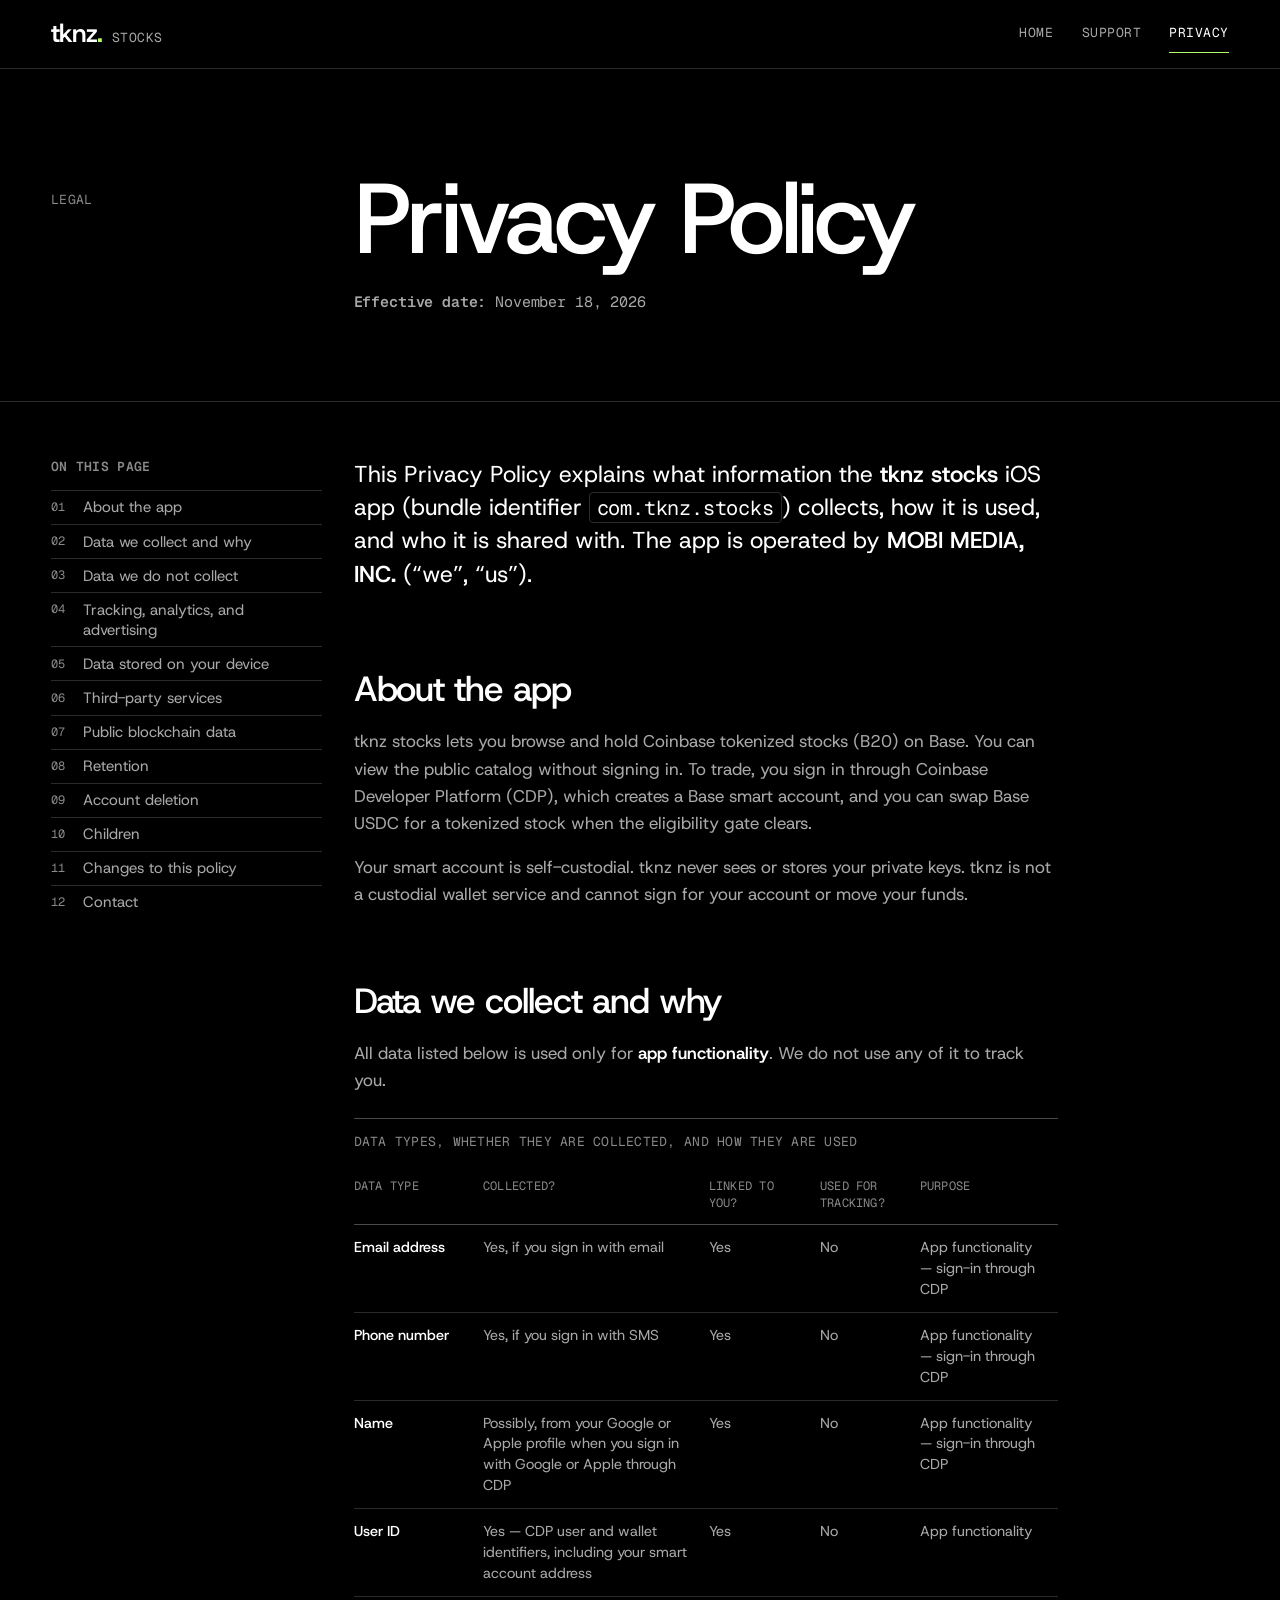
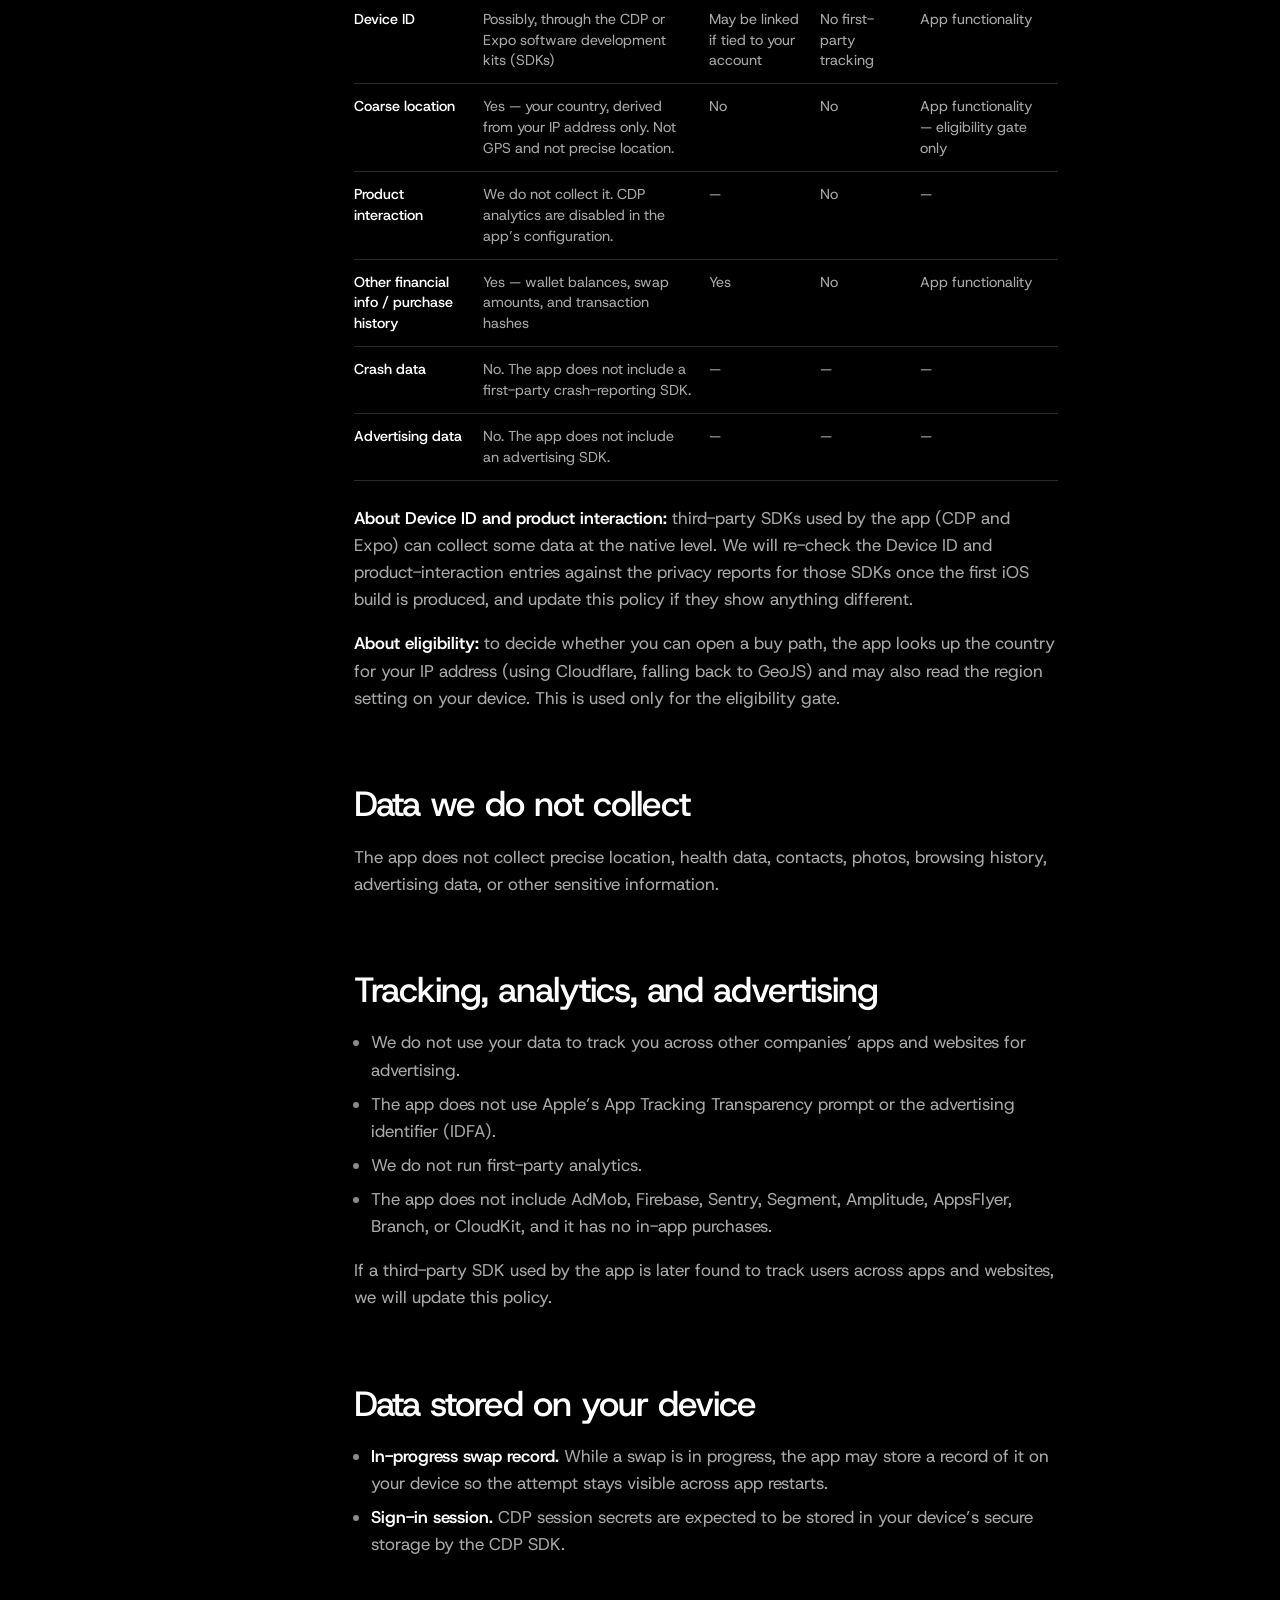
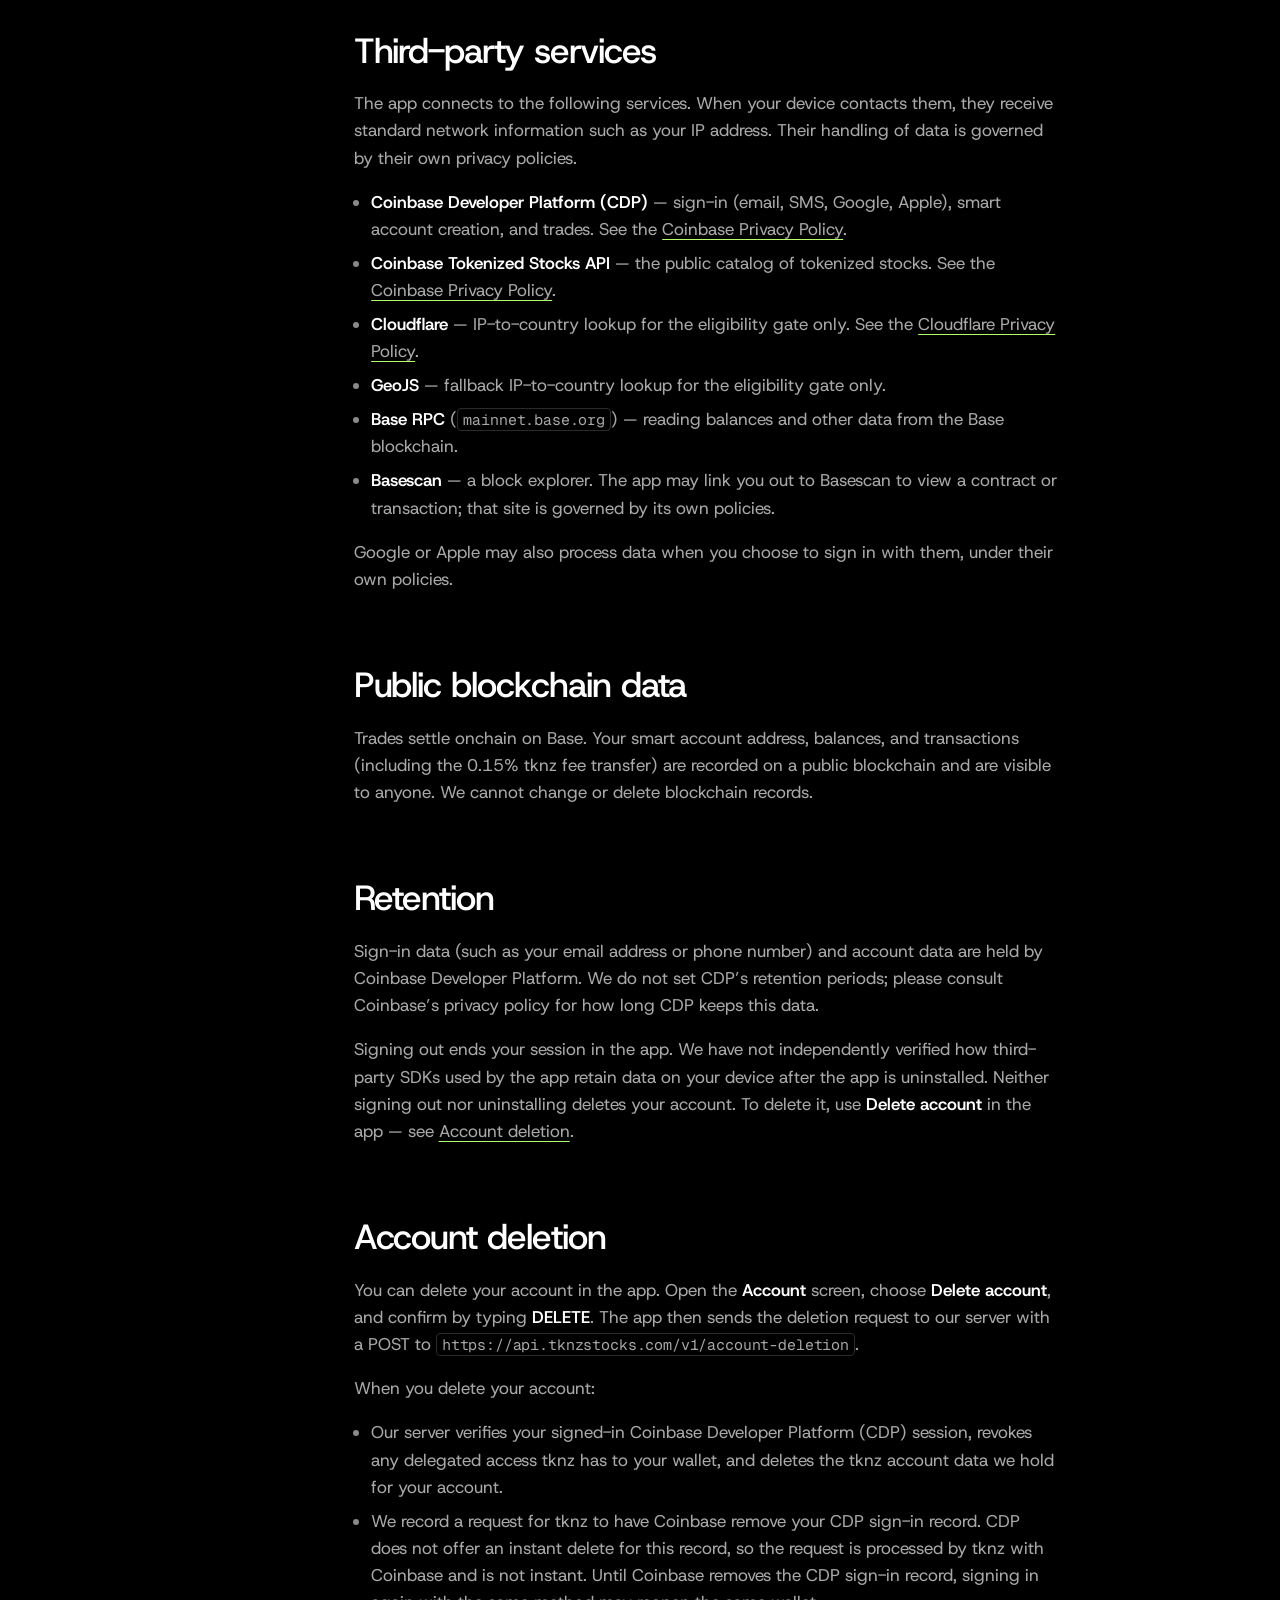
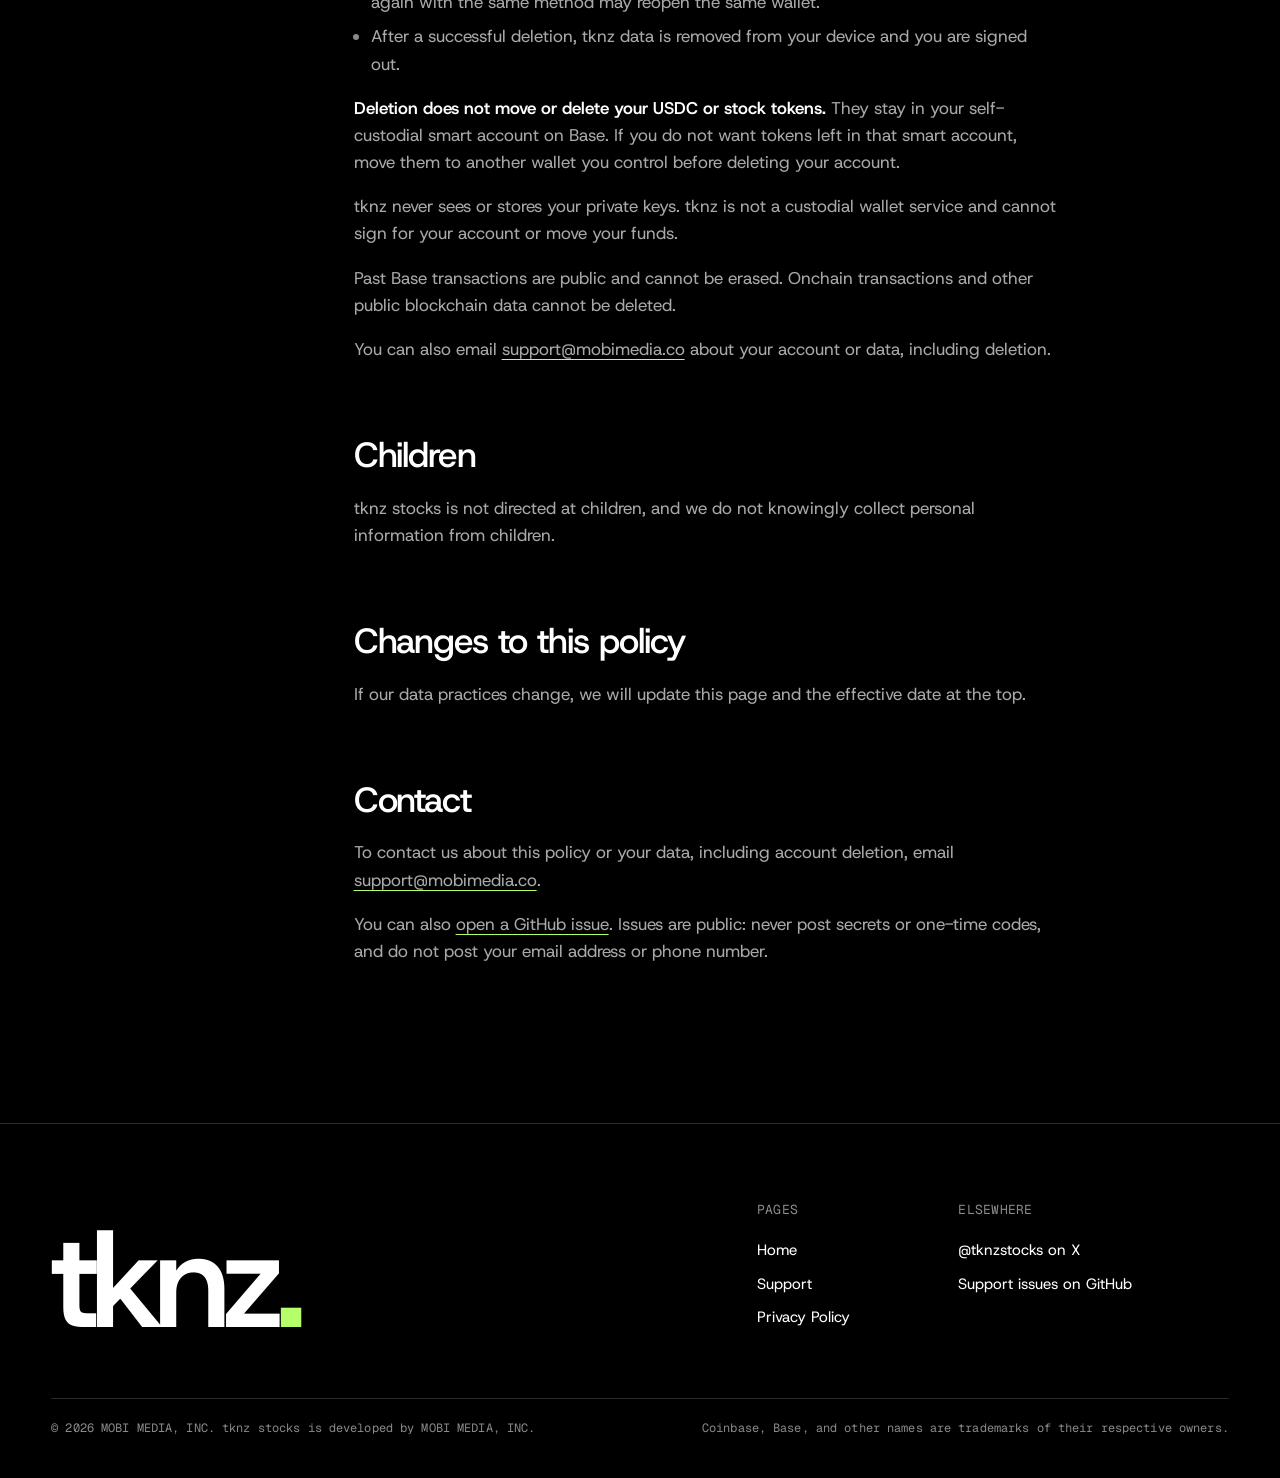
==== commit a5d89eec: "Studio redesign of tknzstocks.com (#3) * Redesign site: editorial type system, real screenshots, res" ====
--- a/privacy/index.html
+++ b/privacy/index.html
@@ -6,8 +6,10 @@
   <title>Privacy Policy — tknz stocks</title>
   <meta name="description" content="Privacy Policy for the tknz stocks iOS app (com.tknz.stocks), operated by MOBI MEDIA, INC.">
   <meta name="theme-color" content="#000000">
+  <meta name="color-scheme" content="dark">
   <link rel="icon" type="image/png" href="../assets/tknz-app-icon-1024.png">
   <link rel="apple-touch-icon" href="../assets/tknz-app-icon-1024.png">
+  <link rel="preload" href="../assets/fonts/HostGrotesk-var.woff2" as="font" type="font/woff2" crossorigin>
   <link rel="stylesheet" href="../assets/site.css">
 </head>
 <body>
@@ -15,7 +17,7 @@
 
   <header class="site-header">
     <div class="wrap">
-      <a class="wordmark" href="../" aria-label="tknz stocks home">tknz<span class="dot" aria-hidden="true">.</span><span class="product">stocks</span></a>
+      <a class="wordmark" href="../" aria-label="tknz stocks home"><span class="wordmark-tknz">tknz<span class="dot" aria-hidden="true">.</span></span><span class="wordmark-product">stocks</span></a>
       <nav class="site-nav" aria-label="Primary">
         <ul>
           <li><a href="../">Home</a></li>
@@ -27,219 +29,246 @@
   </header>
 
   <main id="main" tabindex="-1">
-    <article class="wrap narrow">
-      <h1>Privacy Policy</h1>
-      <p><strong>Effective date:</strong> <time datetime="2026-11-18">November 18, 2026</time></p>
-
-      <p>This Privacy Policy explains what information the <strong>tknz stocks</strong> iOS app (bundle identifier <code>com.tknz.stocks</code>) collects, how it is used, and who it is shared with. The app is operated by <strong>MOBI MEDIA, INC.</strong> (“we”, “us”).</p>
-
-      <nav aria-label="On this page" class="card">
-        <p><strong>On this page</strong></p>
-        <ul>
-          <li><a href="#about">About the app</a></li>
-          <li><a href="#collected">Data we collect and why</a></li>
-          <li><a href="#not-collected">Data we do not collect</a></li>
-          <li><a href="#tracking">Tracking, analytics, and advertising</a></li>
-          <li><a href="#device">Data stored on your device</a></li>
-          <li><a href="#third-parties">Third-party services</a></li>
-          <li><a href="#blockchain">Public blockchain data</a></li>
-          <li><a href="#retention">Retention</a></li>
-          <li><a href="#deletion">Account deletion</a></li>
-          <li><a href="#children">Children</a></li>
-          <li><a href="#changes">Changes to this policy</a></li>
-          <li><a href="#contact">Contact</a></li>
-        </ul>
-      </nav>
-
-      <section aria-labelledby="about">
-        <h2 id="about">About the app</h2>
-        <p>tknz stocks lets you browse and hold Coinbase tokenized stocks (B20) on Base. You can view the public catalog without signing in. To trade, you sign in through Coinbase Developer Platform (CDP), which creates a Base smart account, and you can swap Base USDC for a tokenized stock when the eligibility gate clears.</p>
-        <p>Your smart account is self-custodial. tknz never sees or stores your private keys. tknz is not a custodial wallet service and cannot sign for your account or move your funds.</p>
-      </section>
-
-      <section aria-labelledby="collected">
-        <h2 id="collected">Data we collect and why</h2>
-        <p>All data listed below is used only for <strong>app functionality</strong>. We do not use any of it to track you.</p>
-        <div class="table-scroll" role="region" aria-labelledby="collected-caption" tabindex="0">
-          <table>
-            <caption id="collected-caption">Data types, whether they are collected, and how they are used</caption>
-            <thead>
-              <tr>
-                <th scope="col">Data type</th>
-                <th scope="col">Collected?</th>
-                <th scope="col">Linked to you?</th>
-                <th scope="col">Used for tracking?</th>
-                <th scope="col">Purpose</th>
-              </tr>
-            </thead>
-            <tbody>
-              <tr>
-                <th scope="row">Email address</th>
-                <td>Yes, if you sign in with email</td>
-                <td>Yes</td>
-                <td>No</td>
-                <td>App functionality — sign-in through CDP</td>
-              </tr>
-              <tr>
-                <th scope="row">Phone number</th>
-                <td>Yes, if you sign in with SMS</td>
-                <td>Yes</td>
-                <td>No</td>
-                <td>App functionality — sign-in through CDP</td>
-              </tr>
-              <tr>
-                <th scope="row">Name</th>
-                <td>Possibly, from your Google or Apple profile when you sign in with Google or Apple through CDP</td>
-                <td>Yes</td>
-                <td>No</td>
-                <td>App functionality — sign-in through CDP</td>
-              </tr>
-              <tr>
-                <th scope="row">User ID</th>
-                <td>Yes — CDP user and wallet identifiers, including your smart account address</td>
-                <td>Yes</td>
-                <td>No</td>
-                <td>App functionality</td>
-              </tr>
-              <tr>
-                <th scope="row">Device ID</th>
-                <td>Possibly, through the CDP or Expo software development kits (SDKs)</td>
-                <td>May be linked if tied to your account</td>
-                <td>No first-party tracking</td>
-                <td>App functionality</td>
-              </tr>
-              <tr>
-                <th scope="row">Coarse location</th>
-                <td>Yes — your country, derived from your IP address only. Not GPS and not precise location.</td>
-                <td>No</td>
-                <td>No</td>
-                <td>App functionality — eligibility gate only</td>
-              </tr>
-              <tr>
-                <th scope="row">Product interaction</th>
-                <td>We do not collect it. CDP analytics are disabled in the app’s configuration.</td>
-                <td>—</td>
-                <td>No</td>
-                <td>—</td>
-              </tr>
-              <tr>
-                <th scope="row">Other financial info / purchase history</th>
-                <td>Yes — wallet balances, swap amounts, and transaction hashes</td>
-                <td>Yes</td>
-                <td>No</td>
-                <td>App functionality</td>
-              </tr>
-              <tr>
-                <th scope="row">Crash data</th>
-                <td>No. The app does not include a first-party crash-reporting SDK.</td>
-                <td>—</td>
-                <td>—</td>
-                <td>—</td>
-              </tr>
-              <tr>
-                <th scope="row">Advertising data</th>
-                <td>No. The app does not include an advertising SDK.</td>
-                <td>—</td>
-                <td>—</td>
-                <td>—</td>
-              </tr>
-            </tbody>
-          </table>
+    <article>
+      <header class="wrap grid page-head">
+        <p class="label page-eyebrow">Legal</p>
+        <div class="page-title">
+          <h1>Privacy Policy</h1>
+          <p class="mono muted"><strong>Effective date:</strong> <time datetime="2026-11-18">November 18, 2026</time></p>
         </div>
-        <p><strong>About Device ID and product interaction:</strong> third-party SDKs used by the app (CDP and Expo) can collect some data at the native level. We will re-check the Device ID and product-interaction entries against the privacy reports for those SDKs once the first iOS build is produced, and update this policy if they show anything different.</p>
-        <p><strong>About eligibility:</strong> to decide whether you can open a buy path, the app looks up the country for your IP address (using Cloudflare, falling back to GeoJS) and may also read the region setting on your device. This is used only for the eligibility gate.</p>
-      </section>
-
-      <section aria-labelledby="not-collected">
-        <h2 id="not-collected">Data we do not collect</h2>
-        <p>The app does not collect precise location, health data, contacts, photos, browsing history, advertising data, or other sensitive information.</p>
-      </section>
-
-      <section aria-labelledby="tracking">
-        <h2 id="tracking">Tracking, analytics, and advertising</h2>
-        <ul>
-          <li>We do not use your data to track you across other companies’ apps and websites for advertising.</li>
-          <li>The app does not use Apple’s App Tracking Transparency prompt or the advertising identifier (IDFA).</li>
-          <li>We do not run first-party analytics.</li>
-          <li>The app does not include AdMob, Firebase, Sentry, Segment, Amplitude, AppsFlyer, Branch, or CloudKit, and it has no in-app purchases.</li>
-        </ul>
-        <p>If a third-party SDK used by the app is later found to track users across apps and websites, we will update this policy.</p>
-      </section>
-
-      <section aria-labelledby="device">
-        <h2 id="device">Data stored on your device</h2>
-        <ul>
-          <li><strong>In-progress swap record.</strong> While a swap is in progress, the app may store a record of it on your device so the attempt stays visible across app restarts.</li>
-          <li><strong>Sign-in session.</strong> CDP session secrets are expected to be stored in your device’s secure storage by the CDP SDK.</li>
-        </ul>
-      </section>
-
-      <section aria-labelledby="third-parties">
-        <h2 id="third-parties">Third-party services</h2>
-        <p>The app connects to the following services. When your device contacts them, they receive standard network information such as your IP address. Their handling of data is governed by their own privacy policies.</p>
-        <ul>
-          <li><strong>Coinbase Developer Platform (CDP)</strong> — sign-in (email, SMS, Google, Apple), smart account creation, and trades. See the <a href="https://www.coinbase.com/legal/privacy">Coinbase Privacy Policy</a>.</li>
-          <li><strong>Coinbase Tokenized Stocks API</strong> — the public catalog of tokenized stocks. See the <a href="https://www.coinbase.com/legal/privacy">Coinbase Privacy Policy</a>.</li>
-          <li><strong>Cloudflare</strong> — IP-to-country lookup for the eligibility gate only. See the <a href="https://www.cloudflare.com/privacypolicy/">Cloudflare Privacy Policy</a>.</li>
-          <li><strong>GeoJS</strong> — fallback IP-to-country lookup for the eligibility gate only.</li>
-          <li><strong>Base RPC</strong> (<code>mainnet.base.org</code>) — reading balances and other data from the Base blockchain.</li>
-          <li><strong>Basescan</strong> — a block explorer. The app may link you out to Basescan to view a contract or transaction; that site is governed by its own policies.</li>
-        </ul>
-        <p>Google or Apple may also process data when you choose to sign in with them, under their own policies.</p>
-      </section>
-
-      <section aria-labelledby="blockchain">
-        <h2 id="blockchain">Public blockchain data</h2>
-        <p>Trades settle onchain on Base. Your smart account address, balances, and transactions (including the 0.15% tknz fee transfer) are recorded on a public blockchain and are visible to anyone. We cannot change or delete blockchain records.</p>
-      </section>
-
-      <section aria-labelledby="retention">
-        <h2 id="retention">Retention</h2>
-        <p>Sign-in data (such as your email address or phone number) and account data are held by Coinbase Developer Platform. We do not set CDP’s retention periods; please consult Coinbase’s privacy policy for how long CDP keeps this data.</p>
-        <p>Signing out ends your session in the app. We have not independently verified how third-party SDKs used by the app retain data on your device after the app is uninstalled. Neither signing out nor uninstalling deletes your account. To delete it, use <strong>Delete account</strong> in the app — see <a href="#deletion">Account deletion</a>.</p>
-      </section>
-
-      <section aria-labelledby="deletion">
-        <h2 id="deletion">Account deletion</h2>
-        <p>You can delete your account in the app. Open the <strong>Account</strong> screen, choose <strong>Delete account</strong>, and confirm by typing <strong>DELETE</strong>. The app then sends the deletion request to our server with a POST to <code>https://api.tknzstocks.com/v1/account-deletion</code>.</p>
-        <p>When you delete your account:</p>
-        <ul>
-          <li>Our server verifies your signed-in Coinbase Developer Platform (CDP) session, revokes any delegated access tknz has to your wallet, and deletes the tknz account data we hold for your account.</li>
-          <li>We record a request for tknz to have Coinbase remove your CDP sign-in record. CDP does not offer an instant delete for this record, so the request is processed by tknz with Coinbase and is not instant. Until Coinbase removes the CDP sign-in record, signing in again with the same method may reopen the same wallet.</li>
-          <li>After a successful deletion, tknz data is removed from your device and you are signed out.</li>
-        </ul>
-        <p><strong>Deletion does not move or delete your USDC or stock tokens.</strong> They stay in your self-custodial smart account on Base. If you do not want tokens left in that smart account, move them to another wallet you control before deleting your account.</p>
-        <p>tknz never sees or stores your private keys. tknz is not a custodial wallet service and cannot sign for your account or move your funds.</p>
-        <p>Past Base transactions are public and cannot be erased. Onchain transactions and other public blockchain data cannot be deleted.</p>
-        <p>You can also email <a href="mailto:support@mobimedia.co">support@mobimedia.co</a> about your account or data, including deletion.</p>
-      </section>
-
-      <section aria-labelledby="children">
-        <h2 id="children">Children</h2>
-        <p>tknz stocks is not directed at children, and we do not knowingly collect personal information from children.</p>
-      </section>
-
-      <section aria-labelledby="changes">
-        <h2 id="changes">Changes to this policy</h2>
-        <p>If our data practices change, we will update this page and the effective date at the top.</p>
-      </section>
-
-      <section aria-labelledby="contact">
-        <h2 id="contact">Contact</h2>
-        <p>To contact us about this policy or your data, including account deletion, email <a href="mailto:support@mobimedia.co">support@mobimedia.co</a>.</p>
-        <p>You can also <a href="https://github.com/retroservices1121/tknz-stocks-site/issues">open a GitHub issue</a>. Issues are public: never post secrets or one-time codes, and do not post your email address or phone number.</p>
-      </section>
+      </header>
+
+      <div class="wrap grid page-body">
+        <aside class="page-aside">
+          <nav class="toc" aria-labelledby="toc-title">
+            <p class="label" id="toc-title"><strong>On this page</strong></p>
+            <ol>
+            <li><a href="#about">About the app</a></li>
+            <li><a href="#collected">Data we collect and why</a></li>
+            <li><a href="#not-collected">Data we do not collect</a></li>
+            <li><a href="#tracking">Tracking, analytics, and advertising</a></li>
+            <li><a href="#device">Data stored on your device</a></li>
+            <li><a href="#third-parties">Third-party services</a></li>
+            <li><a href="#blockchain">Public blockchain data</a></li>
+            <li><a href="#retention">Retention</a></li>
+            <li><a href="#deletion">Account deletion</a></li>
+            <li><a href="#children">Children</a></li>
+            <li><a href="#changes">Changes to this policy</a></li>
+            <li><a href="#contact">Contact</a></li>
+            </ol>
+          </nav>
+        </aside>
+
+        <div class="page-main prose">
+          <p class="intro">This Privacy Policy explains what information the <strong>tknz stocks</strong> iOS app (bundle identifier <code>com.tknz.stocks</code>) collects, how it is used, and who it is shared with. The app is operated by <strong>MOBI MEDIA, INC.</strong> (“we”, “us”).</p>
+
+        <section aria-labelledby="about">
+          <h2 id="about">About the app</h2>
+          <p>tknz stocks lets you browse and hold Coinbase tokenized stocks (B20) on Base. You can view the public catalog without signing in. To trade, you sign in through Coinbase Developer Platform (CDP), which creates a Base smart account, and you can swap Base USDC for a tokenized stock when the eligibility gate clears.</p>
+          <p>Your smart account is self-custodial. tknz never sees or stores your private keys. tknz is not a custodial wallet service and cannot sign for your account or move your funds.</p>
+        </section>
+
+        <section aria-labelledby="collected">
+          <h2 id="collected">Data we collect and why</h2>
+          <p>All data listed below is used only for <strong>app functionality</strong>. We do not use any of it to track you.</p>
+          <div class="table-scroll" role="region" aria-labelledby="collected-caption" tabindex="0">
+            <table>
+              <caption id="collected-caption">Data types, whether they are collected, and how they are used</caption>
+              <thead>
+                <tr>
+                  <th scope="col">Data type</th>
+                  <th scope="col">Collected?</th>
+                  <th scope="col">Linked to you?</th>
+                  <th scope="col">Used for tracking?</th>
+                  <th scope="col">Purpose</th>
+                </tr>
+              </thead>
+              <tbody>
+                <tr>
+                  <th scope="row">Email address</th>
+                  <td>Yes, if you sign in with email</td>
+                  <td>Yes</td>
+                  <td>No</td>
+                  <td>App functionality — sign-in through CDP</td>
+                </tr>
+                <tr>
+                  <th scope="row">Phone number</th>
+                  <td>Yes, if you sign in with SMS</td>
+                  <td>Yes</td>
+                  <td>No</td>
+                  <td>App functionality — sign-in through CDP</td>
+                </tr>
+                <tr>
+                  <th scope="row">Name</th>
+                  <td>Possibly, from your Google or Apple profile when you sign in with Google or Apple through CDP</td>
+                  <td>Yes</td>
+                  <td>No</td>
+                  <td>App functionality — sign-in through CDP</td>
+                </tr>
+                <tr>
+                  <th scope="row">User ID</th>
+                  <td>Yes — CDP user and wallet identifiers, including your smart account address</td>
+                  <td>Yes</td>
+                  <td>No</td>
+                  <td>App functionality</td>
+                </tr>
+                <tr>
+                  <th scope="row">Device ID</th>
+                  <td>Possibly, through the CDP or Expo software development kits (SDKs)</td>
+                  <td>May be linked if tied to your account</td>
+                  <td>No first-party tracking</td>
+                  <td>App functionality</td>
+                </tr>
+                <tr>
+                  <th scope="row">Coarse location</th>
+                  <td>Yes — your country, derived from your IP address only. Not GPS and not precise location.</td>
+                  <td>No</td>
+                  <td>No</td>
+                  <td>App functionality — eligibility gate only</td>
+                </tr>
+                <tr>
+                  <th scope="row">Product interaction</th>
+                  <td>We do not collect it. CDP analytics are disabled in the app’s configuration.</td>
+                  <td>—</td>
+                  <td>No</td>
+                  <td>—</td>
+                </tr>
+                <tr>
+                  <th scope="row">Other financial info / purchase history</th>
+                  <td>Yes — wallet balances, swap amounts, and transaction hashes</td>
+                  <td>Yes</td>
+                  <td>No</td>
+                  <td>App functionality</td>
+                </tr>
+                <tr>
+                  <th scope="row">Crash data</th>
+                  <td>No. The app does not include a first-party crash-reporting SDK.</td>
+                  <td>—</td>
+                  <td>—</td>
+                  <td>—</td>
+                </tr>
+                <tr>
+                  <th scope="row">Advertising data</th>
+                  <td>No. The app does not include an advertising SDK.</td>
+                  <td>—</td>
+                  <td>—</td>
+                  <td>—</td>
+                </tr>
+              </tbody>
+            </table>
+          </div>
+          <p><strong>About Device ID and product interaction:</strong> third-party SDKs used by the app (CDP and Expo) can collect some data at the native level. We will re-check the Device ID and product-interaction entries against the privacy reports for those SDKs once the first iOS build is produced, and update this policy if they show anything different.</p>
+          <p><strong>About eligibility:</strong> to decide whether you can open a buy path, the app looks up the country for your IP address (using Cloudflare, falling back to GeoJS) and may also read the region setting on your device. This is used only for the eligibility gate.</p>
+        </section>
+
+        <section aria-labelledby="not-collected">
+          <h2 id="not-collected">Data we do not collect</h2>
+          <p>The app does not collect precise location, health data, contacts, photos, browsing history, advertising data, or other sensitive information.</p>
+        </section>
+
+        <section aria-labelledby="tracking">
+          <h2 id="tracking">Tracking, analytics, and advertising</h2>
+          <ul>
+            <li>We do not use your data to track you across other companies’ apps and websites for advertising.</li>
+            <li>The app does not use Apple’s App Tracking Transparency prompt or the advertising identifier (IDFA).</li>
+            <li>We do not run first-party analytics.</li>
+            <li>The app does not include AdMob, Firebase, Sentry, Segment, Amplitude, AppsFlyer, Branch, or CloudKit, and it has no in-app purchases.</li>
+          </ul>
+          <p>If a third-party SDK used by the app is later found to track users across apps and websites, we will update this policy.</p>
+        </section>
+
+        <section aria-labelledby="device">
+          <h2 id="device">Data stored on your device</h2>
+          <ul>
+            <li><strong>In-progress swap record.</strong> While a swap is in progress, the app may store a record of it on your device so the attempt stays visible across app restarts.</li>
+            <li><strong>Sign-in session.</strong> CDP session secrets are expected to be stored in your device’s secure storage by the CDP SDK.</li>
+          </ul>
+        </section>
+
+        <section aria-labelledby="third-parties">
+          <h2 id="third-parties">Third-party services</h2>
+          <p>The app connects to the following services. When your device contacts them, they receive standard network information such as your IP address. Their handling of data is governed by their own privacy policies.</p>
+          <ul>
+            <li><strong>Coinbase Developer Platform (CDP)</strong> — sign-in (email, SMS, Google, Apple), smart account creation, and trades. See the <a href="https://www.coinbase.com/legal/privacy">Coinbase Privacy Policy</a>.</li>
+            <li><strong>Coinbase Tokenized Stocks API</strong> — the public catalog of tokenized stocks. See the <a href="https://www.coinbase.com/legal/privacy">Coinbase Privacy Policy</a>.</li>
+            <li><strong>Cloudflare</strong> — IP-to-country lookup for the eligibility gate only. See the <a href="https://www.cloudflare.com/privacypolicy/">Cloudflare Privacy Policy</a>.</li>
+            <li><strong>GeoJS</strong> — fallback IP-to-country lookup for the eligibility gate only.</li>
+            <li><strong>Base RPC</strong> (<code>mainnet.base.org</code>) — reading balances and other data from the Base blockchain.</li>
+            <li><strong>Basescan</strong> — a block explorer. The app may link you out to Basescan to view a contract or transaction; that site is governed by its own policies.</li>
+          </ul>
+          <p>Google or Apple may also process data when you choose to sign in with them, under their own policies.</p>
+        </section>
+
+        <section aria-labelledby="blockchain">
+          <h2 id="blockchain">Public blockchain data</h2>
+          <p>Trades settle onchain on Base. Your smart account address, balances, and transactions (including the 0.15% tknz fee transfer) are recorded on a public blockchain and are visible to anyone. We cannot change or delete blockchain records.</p>
+        </section>
+
+        <section aria-labelledby="retention">
+          <h2 id="retention">Retention</h2>
+          <p>Sign-in data (such as your email address or phone number) and account data are held by Coinbase Developer Platform. We do not set CDP’s retention periods; please consult Coinbase’s privacy policy for how long CDP keeps this data.</p>
+          <p>Signing out ends your session in the app. We have not independently verified how third-party SDKs used by the app retain data on your device after the app is uninstalled. Neither signing out nor uninstalling deletes your account. To delete it, use <strong>Delete account</strong> in the app — see <a href="#deletion">Account deletion</a>.</p>
+        </section>
+
+        <section aria-labelledby="deletion">
+          <h2 id="deletion">Account deletion</h2>
+          <p>You can delete your account in the app. Open the <strong>Account</strong> screen, choose <strong>Delete account</strong>, and confirm by typing <strong>DELETE</strong>. The app then sends the deletion request to our server with a POST to <code>https://api.tknzstocks.com/v1/account-deletion</code>.</p>
+          <p>When you delete your account:</p>
+          <ul>
+            <li>Our server verifies your signed-in Coinbase Developer Platform (CDP) session, revokes any delegated access tknz has to your wallet, and deletes the tknz account data we hold for your account.</li>
+            <li>We record a request for tknz to have Coinbase remove your CDP sign-in record. CDP does not offer an instant delete for this record, so the request is processed by tknz with Coinbase and is not instant. Until Coinbase removes the CDP sign-in record, signing in again with the same method may reopen the same wallet.</li>
+            <li>After a successful deletion, tknz data is removed from your device and you are signed out.</li>
+          </ul>
+          <p><strong>Deletion does not move or delete your USDC or stock tokens.</strong> They stay in your self-custodial smart account on Base. If you do not want tokens left in that smart account, move them to another wallet you control before deleting your account.</p>
+          <p>tknz never sees or stores your private keys. tknz is not a custodial wallet service and cannot sign for your account or move your funds.</p>
+          <p>Past Base transactions are public and cannot be erased. Onchain transactions and other public blockchain data cannot be deleted.</p>
+          <p>You can also email <a href="mailto:support@mobimedia.co">support@mobimedia.co</a> about your account or data, including deletion.</p>
+        </section>
+
+        <section aria-labelledby="children">
+          <h2 id="children">Children</h2>
+          <p>tknz stocks is not directed at children, and we do not knowingly collect personal information from children.</p>
+        </section>
+
+        <section aria-labelledby="changes">
+          <h2 id="changes">Changes to this policy</h2>
+          <p>If our data practices change, we will update this page and the effective date at the top.</p>
+        </section>
+
+        <section aria-labelledby="contact">
+          <h2 id="contact">Contact</h2>
+          <p>To contact us about this policy or your data, including account deletion, email <a href="mailto:support@mobimedia.co">support@mobimedia.co</a>.</p>
+          <p>You can also <a href="https://github.com/retroservices1121/tknz-stocks-site/issues">open a GitHub issue</a>. Issues are public: never post secrets or one-time codes, and do not post your email address or phone number.</p>
+        </section>
+        </div>
+      </div>
     </article>
   </main>
 
   <footer class="site-footer">
     <div class="wrap">
-      <ul>
-        <li><a href="../">Home</a></li>
-        <li><a href="../support/">Support</a></li>
-        <li><a href="https://x.com/tknzstocks">@tknzstocks on X</a></li>
-      </ul>
-      <p>© 2026 MOBI MEDIA, INC.</p>
+      <div class="grid footer-grid">
+        <p class="footer-mark" aria-hidden="true">tknz<span class="dot">.</span></p>
+        <nav class="footer-col footer-col--a" aria-labelledby="footer-pages">
+          <h2 class="label" id="footer-pages">Pages</h2>
+          <ul>
+            <li><a href="../">Home</a></li>
+            <li><a href="../support/">Support</a></li>
+            <li><a href="../privacy/">Privacy Policy</a></li>
+          </ul>
+        </nav>
+        <div class="footer-col footer-col--b">
+          <h2 class="label">Elsewhere</h2>
+          <ul>
+            <li><a href="https://x.com/tknzstocks">@tknzstocks on X</a></li>
+            <li><a href="https://github.com/retroservices1121/tknz-stocks-site/issues">Support issues on GitHub</a></li>
+          </ul>
+        </div>
+      </div>
+      <div class="footer-legal">
+        <p>© 2026 MOBI MEDIA, INC. tknz stocks is developed by MOBI MEDIA, INC.</p>
+        <p>Coinbase, Base, and other names are trademarks of their respective owners.</p>
+      </div>
     </div>
   </footer>
 </body>
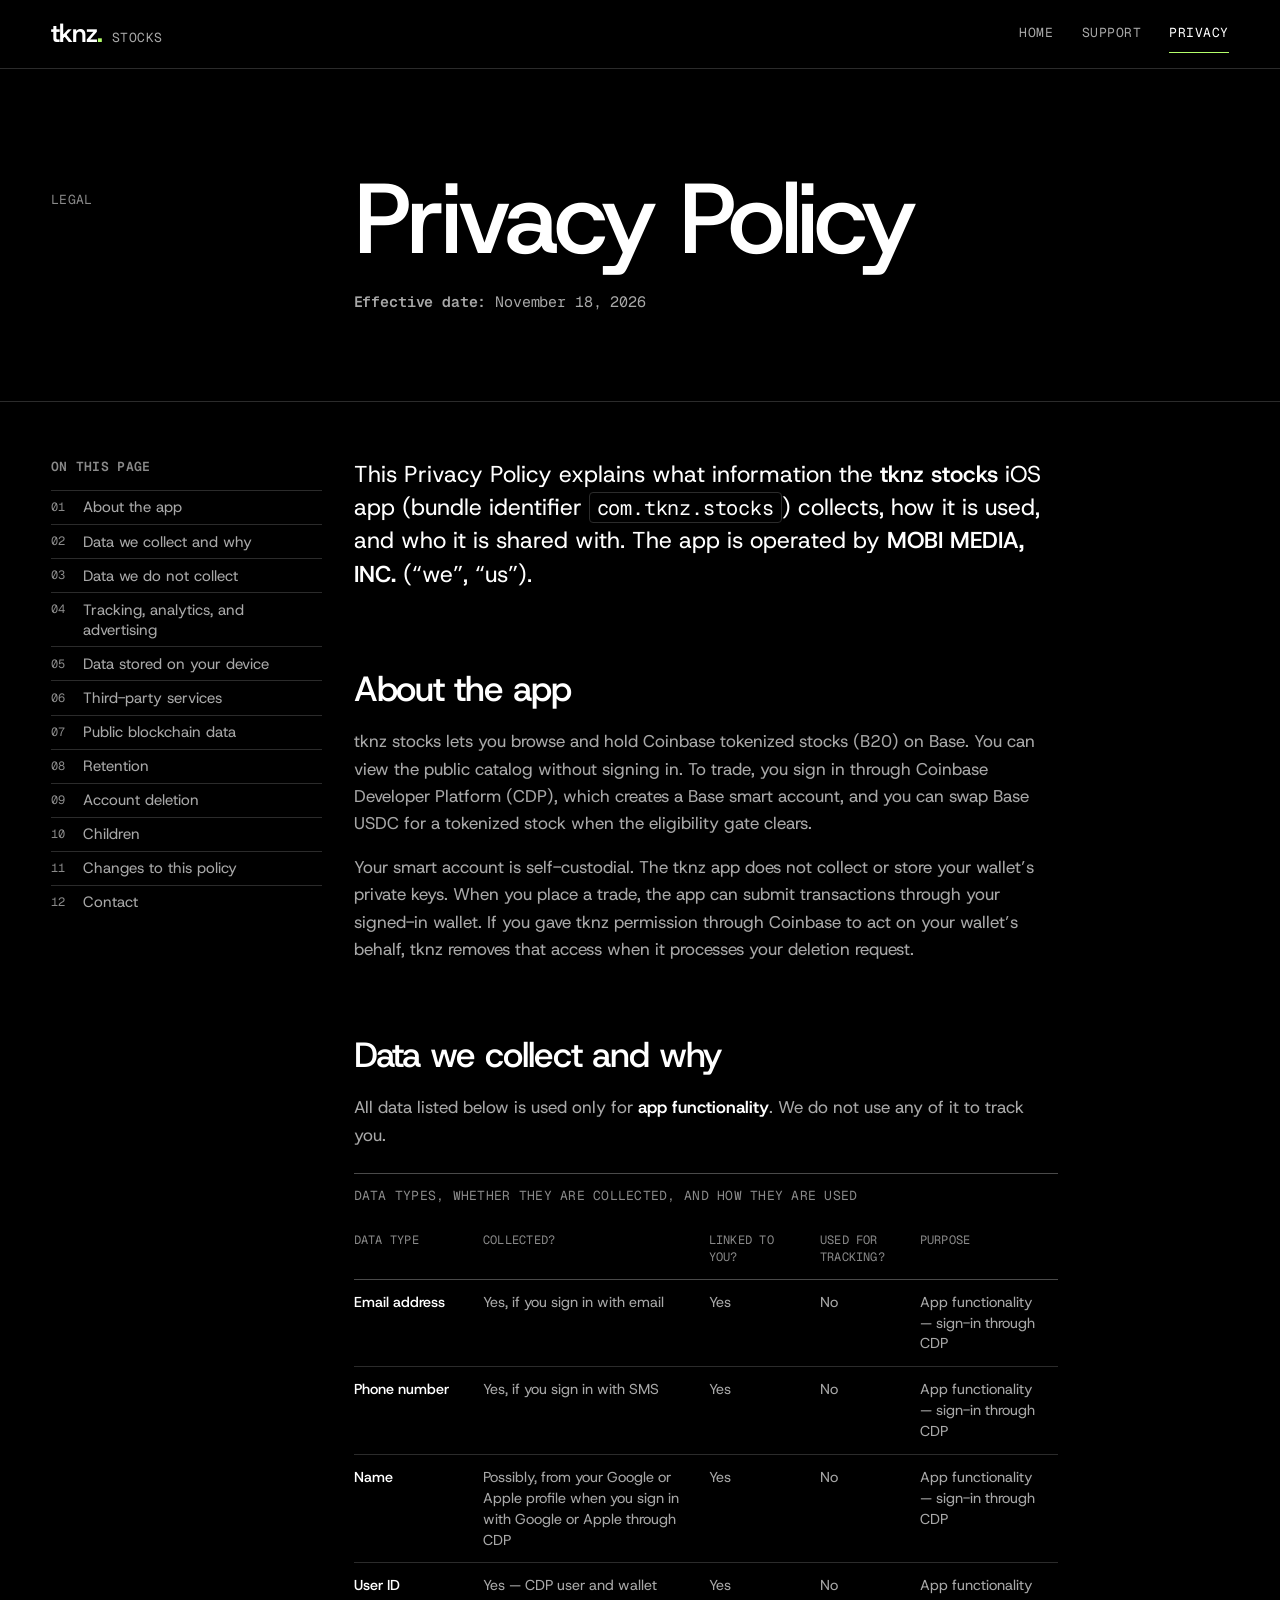
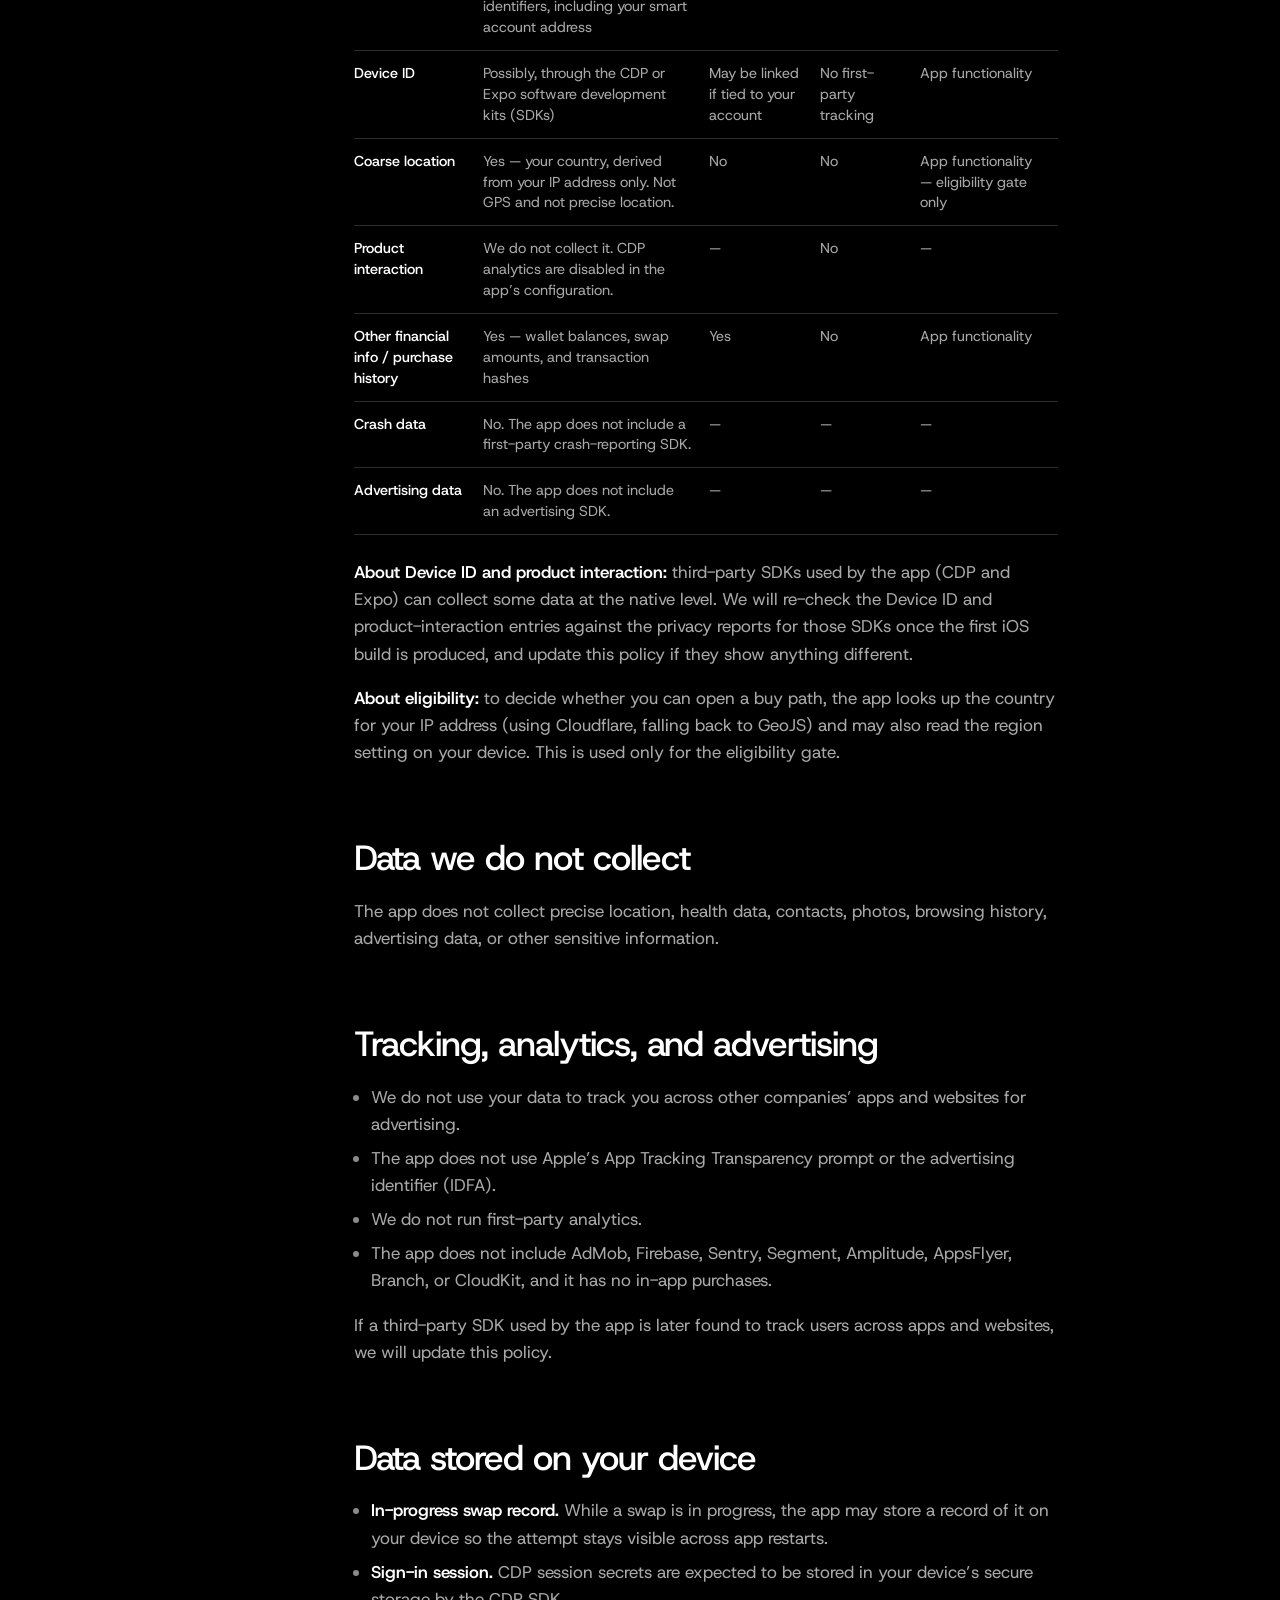
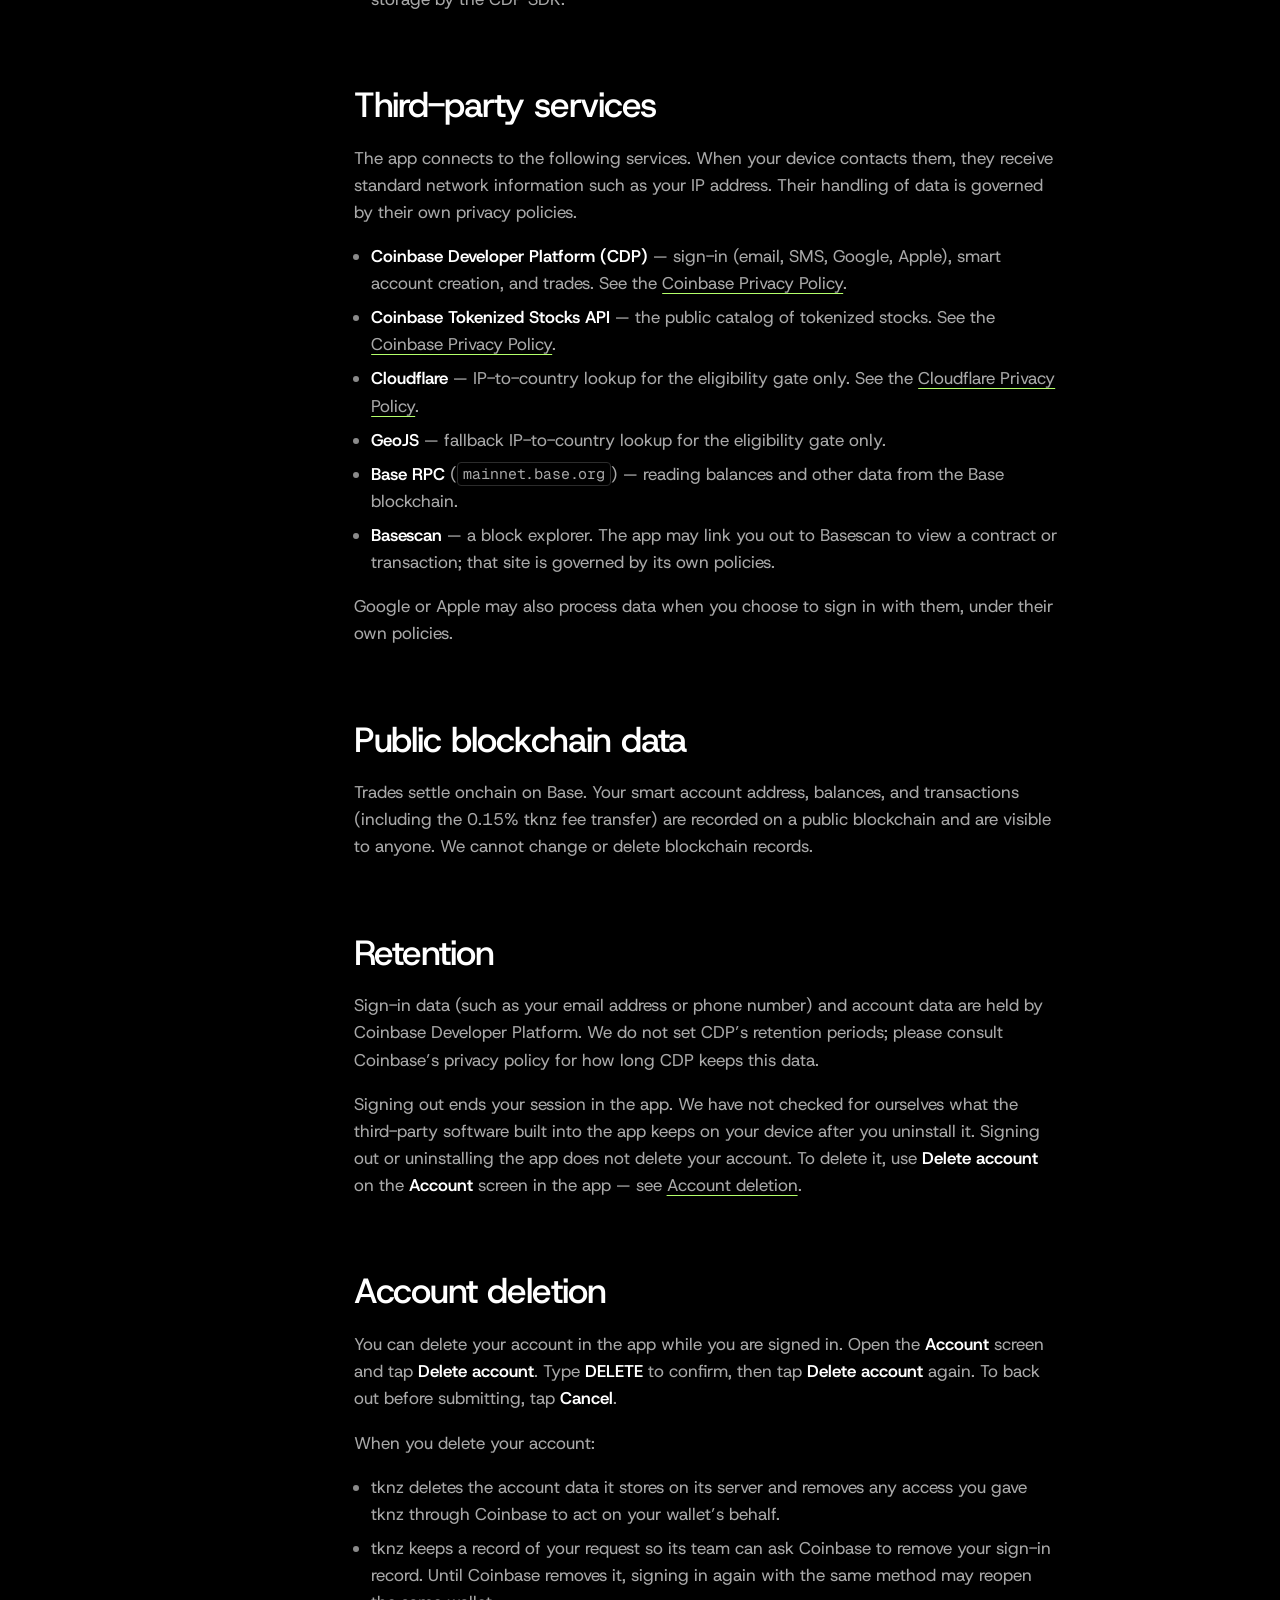
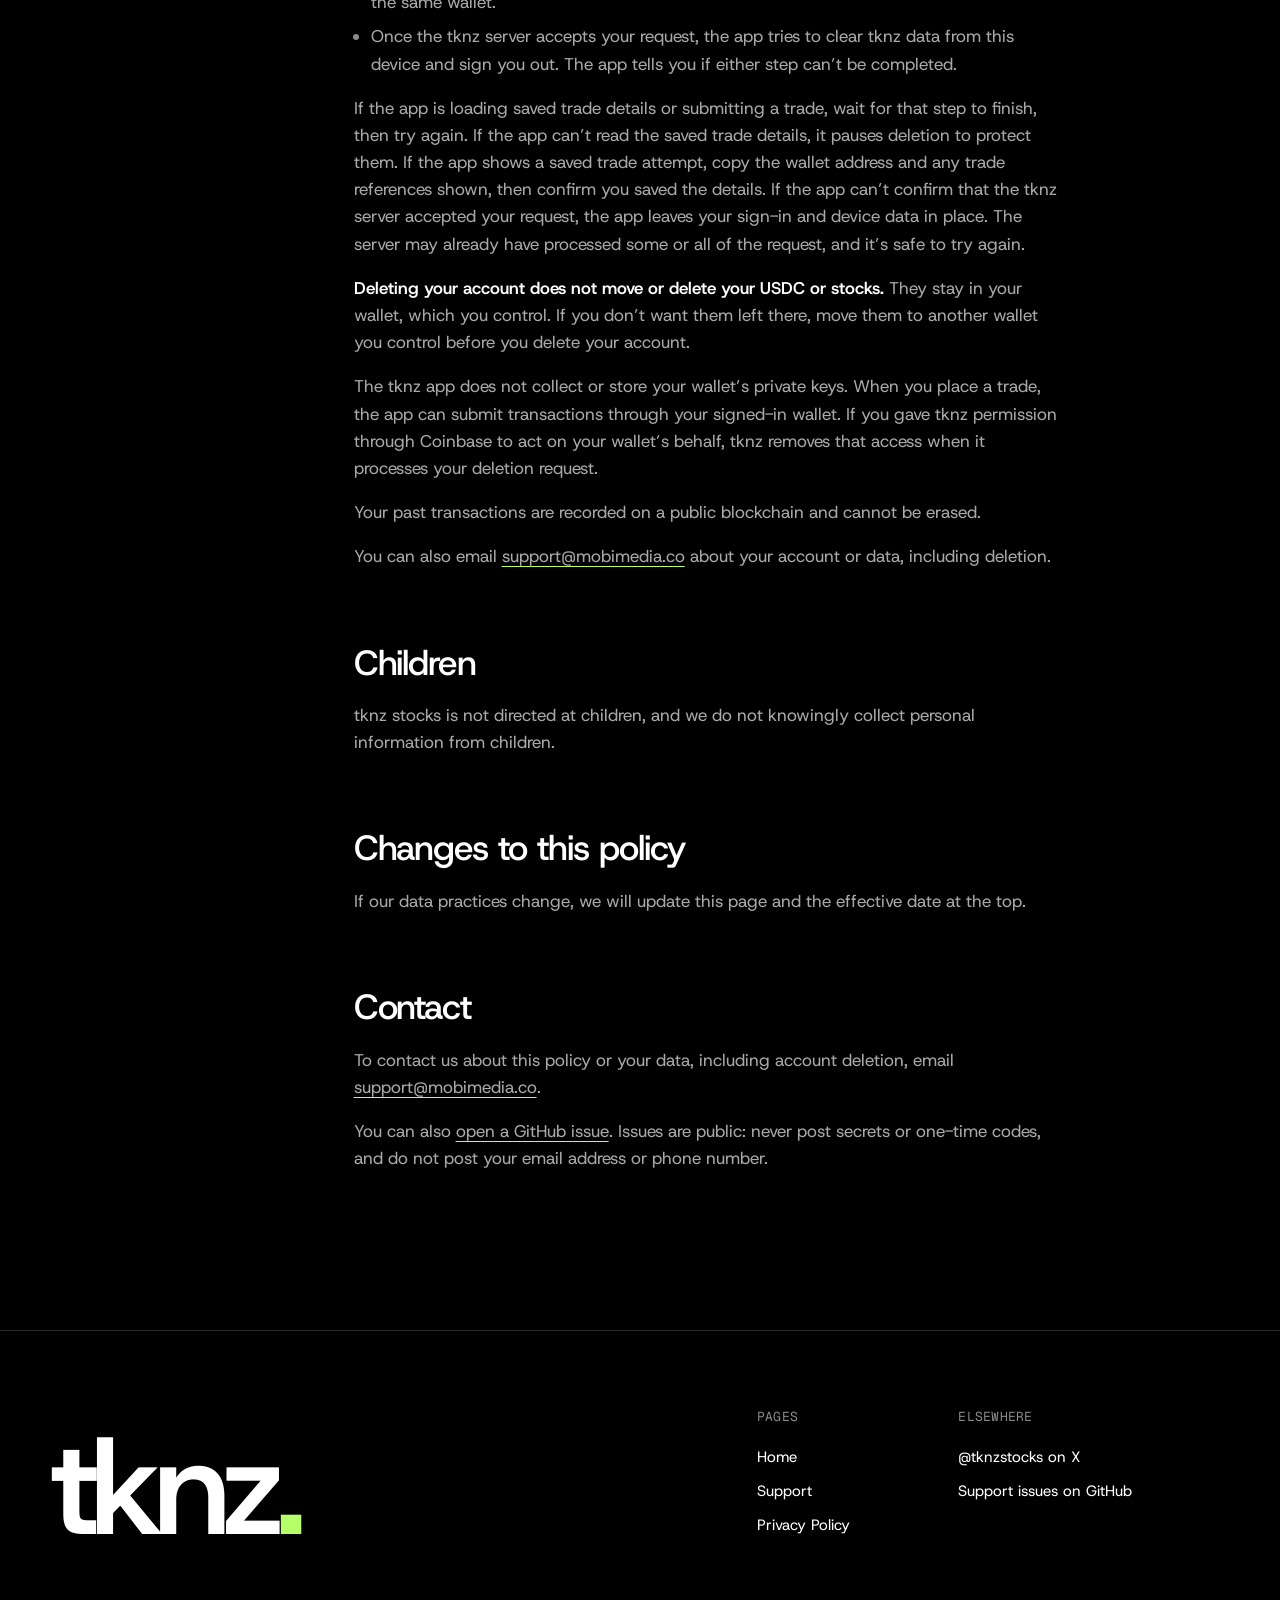
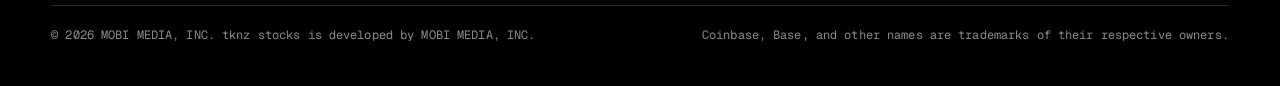
==== commit 2e3ef47e: "Plain-language in-app account deletion copy on privacy and support pages" ====
--- a/privacy/index.html
+++ b/privacy/index.html
@@ -65,7 +65,7 @@
         <section aria-labelledby="about">
           <h2 id="about">About the app</h2>
           <p>tknz stocks lets you browse and hold Coinbase tokenized stocks (B20) on Base. You can view the public catalog without signing in. To trade, you sign in through Coinbase Developer Platform (CDP), which creates a Base smart account, and you can swap Base USDC for a tokenized stock when the eligibility gate clears.</p>
-          <p>Your smart account is self-custodial. tknz never sees or stores your private keys. tknz is not a custodial wallet service and cannot sign for your account or move your funds.</p>
+          <p>Your smart account is self-custodial. The tknz app does not collect or store your wallet’s private keys. When you place a trade, the app can submit transactions through your signed-in wallet. If you gave tknz permission through Coinbase to act on your wallet’s behalf, tknz removes that access when it processes your deletion request.</p>
         </section>
 
         <section aria-labelledby="collected">
@@ -207,21 +207,22 @@
         <section aria-labelledby="retention">
           <h2 id="retention">Retention</h2>
           <p>Sign-in data (such as your email address or phone number) and account data are held by Coinbase Developer Platform. We do not set CDP’s retention periods; please consult Coinbase’s privacy policy for how long CDP keeps this data.</p>
-          <p>Signing out ends your session in the app. We have not independently verified how third-party SDKs used by the app retain data on your device after the app is uninstalled. Neither signing out nor uninstalling deletes your account. To delete it, use <strong>Delete account</strong> in the app — see <a href="#deletion">Account deletion</a>.</p>
+          <p>Signing out ends your session in the app. We have not checked for ourselves what the third-party software built into the app keeps on your device after you uninstall it. Signing out or uninstalling the app does not delete your account. To delete it, use <strong>Delete account</strong> on the <strong>Account</strong> screen in the app — see <a href="#deletion">Account deletion</a>.</p>
         </section>
 
         <section aria-labelledby="deletion">
           <h2 id="deletion">Account deletion</h2>
-          <p>You can delete your account in the app. Open the <strong>Account</strong> screen, choose <strong>Delete account</strong>, and confirm by typing <strong>DELETE</strong>. The app then sends the deletion request to our server with a POST to <code>https://api.tknzstocks.com/v1/account-deletion</code>.</p>
+          <p>You can delete your account in the app while you are signed in. Open the <strong>Account</strong> screen and tap <strong>Delete account</strong>. Type <strong>DELETE</strong> to confirm, then tap <strong>Delete account</strong> again. To back out before submitting, tap <strong>Cancel</strong>.</p>
           <p>When you delete your account:</p>
           <ul>
-            <li>Our server verifies your signed-in Coinbase Developer Platform (CDP) session, revokes any delegated access tknz has to your wallet, and deletes the tknz account data we hold for your account.</li>
-            <li>We record a request for tknz to have Coinbase remove your CDP sign-in record. CDP does not offer an instant delete for this record, so the request is processed by tknz with Coinbase and is not instant. Until Coinbase removes the CDP sign-in record, signing in again with the same method may reopen the same wallet.</li>
-            <li>After a successful deletion, tknz data is removed from your device and you are signed out.</li>
-          </ul>
-          <p><strong>Deletion does not move or delete your USDC or stock tokens.</strong> They stay in your self-custodial smart account on Base. If you do not want tokens left in that smart account, move them to another wallet you control before deleting your account.</p>
-          <p>tknz never sees or stores your private keys. tknz is not a custodial wallet service and cannot sign for your account or move your funds.</p>
-          <p>Past Base transactions are public and cannot be erased. Onchain transactions and other public blockchain data cannot be deleted.</p>
+            <li>tknz deletes the account data it stores on its server and removes any access you gave tknz through Coinbase to act on your wallet’s behalf.</li>
+            <li>tknz keeps a record of your request so its team can ask Coinbase to remove your sign-in record. Until Coinbase removes it, signing in again with the same method may reopen the same wallet.</li>
+            <li>Once the tknz server accepts your request, the app tries to clear tknz data from this device and sign you out. The app tells you if either step can’t be completed.</li>
+          </ul>
+          <p>If the app is loading saved trade details or submitting a trade, wait for that step to finish, then try again. If the app can’t read the saved trade details, it pauses deletion to protect them. If the app shows a saved trade attempt, copy the wallet address and any trade references shown, then confirm you saved the details. If the app can’t confirm that the tknz server accepted your request, the app leaves your sign-in and device data in place. The server may already have processed some or all of the request, and it’s safe to try again.</p>
+          <p><strong>Deleting your account does not move or delete your USDC or stocks.</strong> They stay in your wallet, which you control. If you don’t want them left there, move them to another wallet you control before you delete your account.</p>
+          <p>The tknz app does not collect or store your wallet’s private keys. When you place a trade, the app can submit transactions through your signed-in wallet. If you gave tknz permission through Coinbase to act on your wallet’s behalf, tknz removes that access when it processes your deletion request.</p>
+          <p>Your past transactions are recorded on a public blockchain and cannot be erased.</p>
           <p>You can also email <a href="mailto:support@mobimedia.co">support@mobimedia.co</a> about your account or data, including deletion.</p>
         </section>
 
